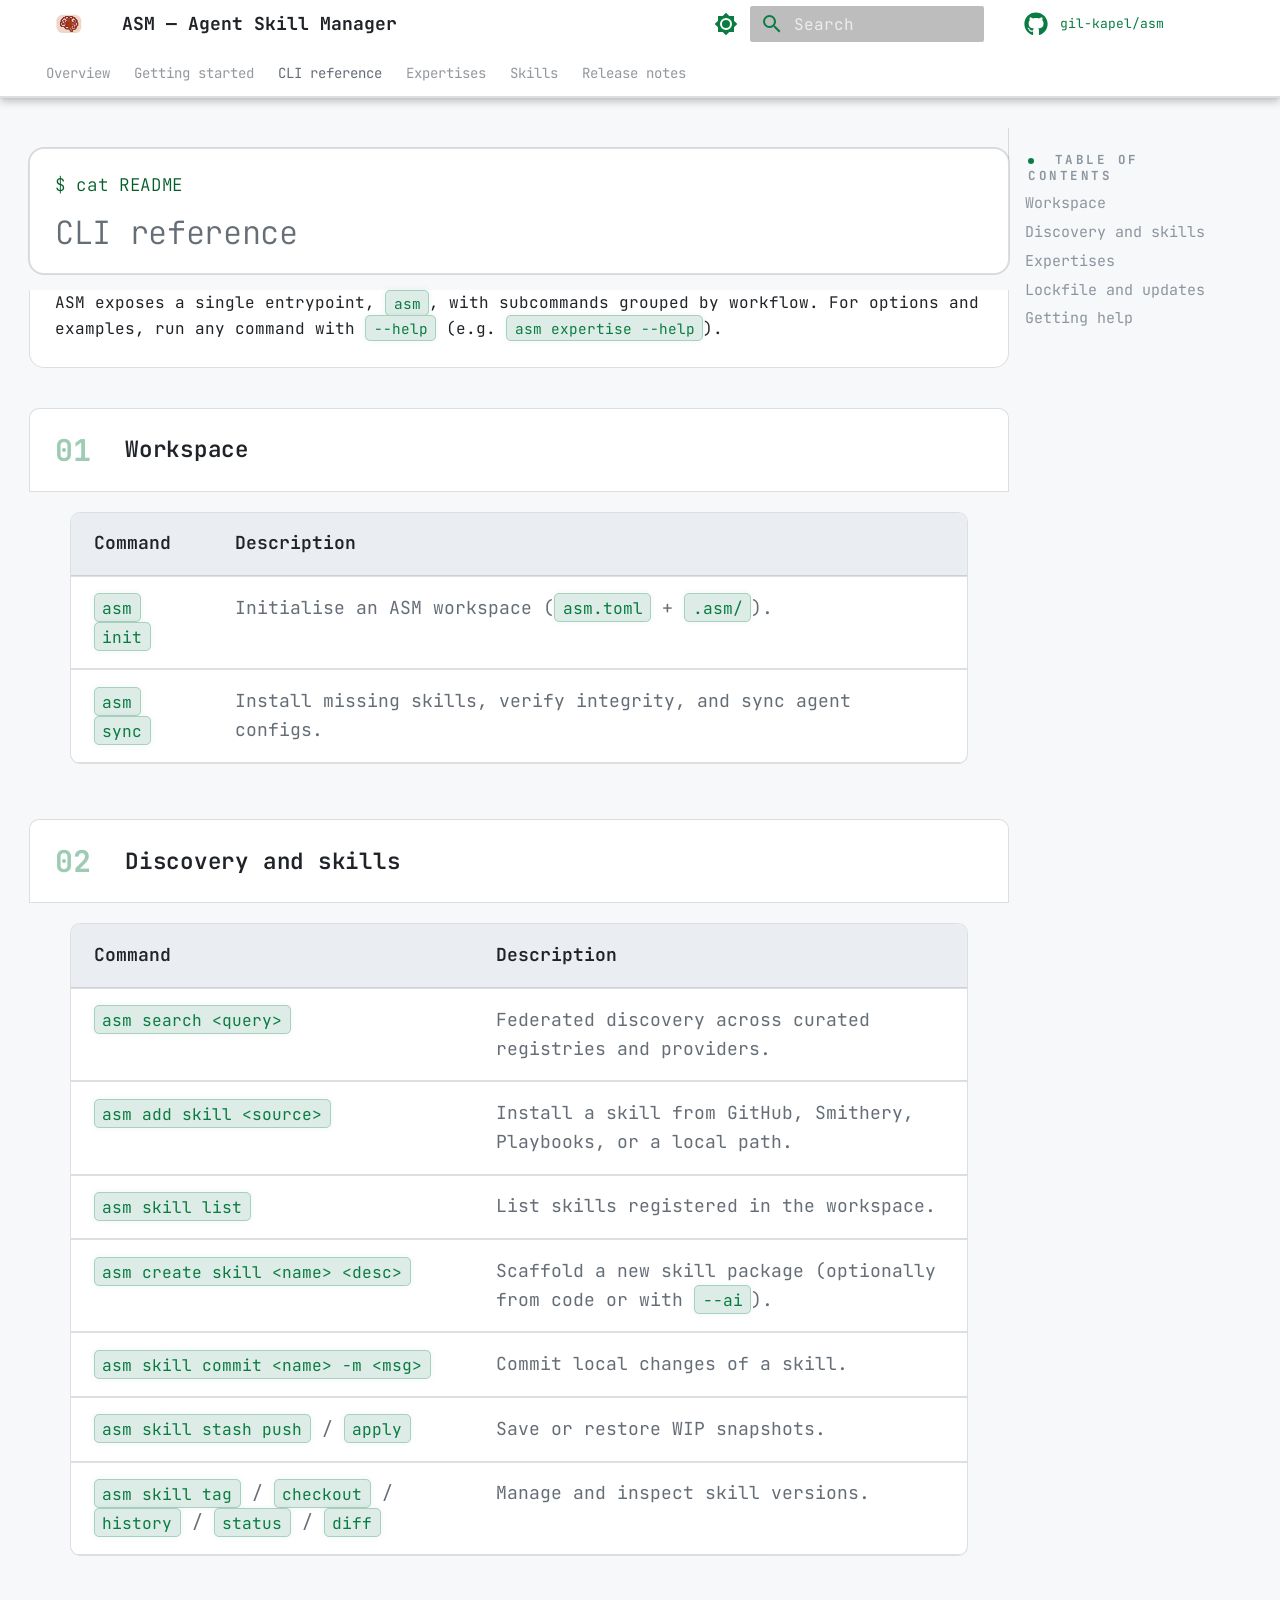
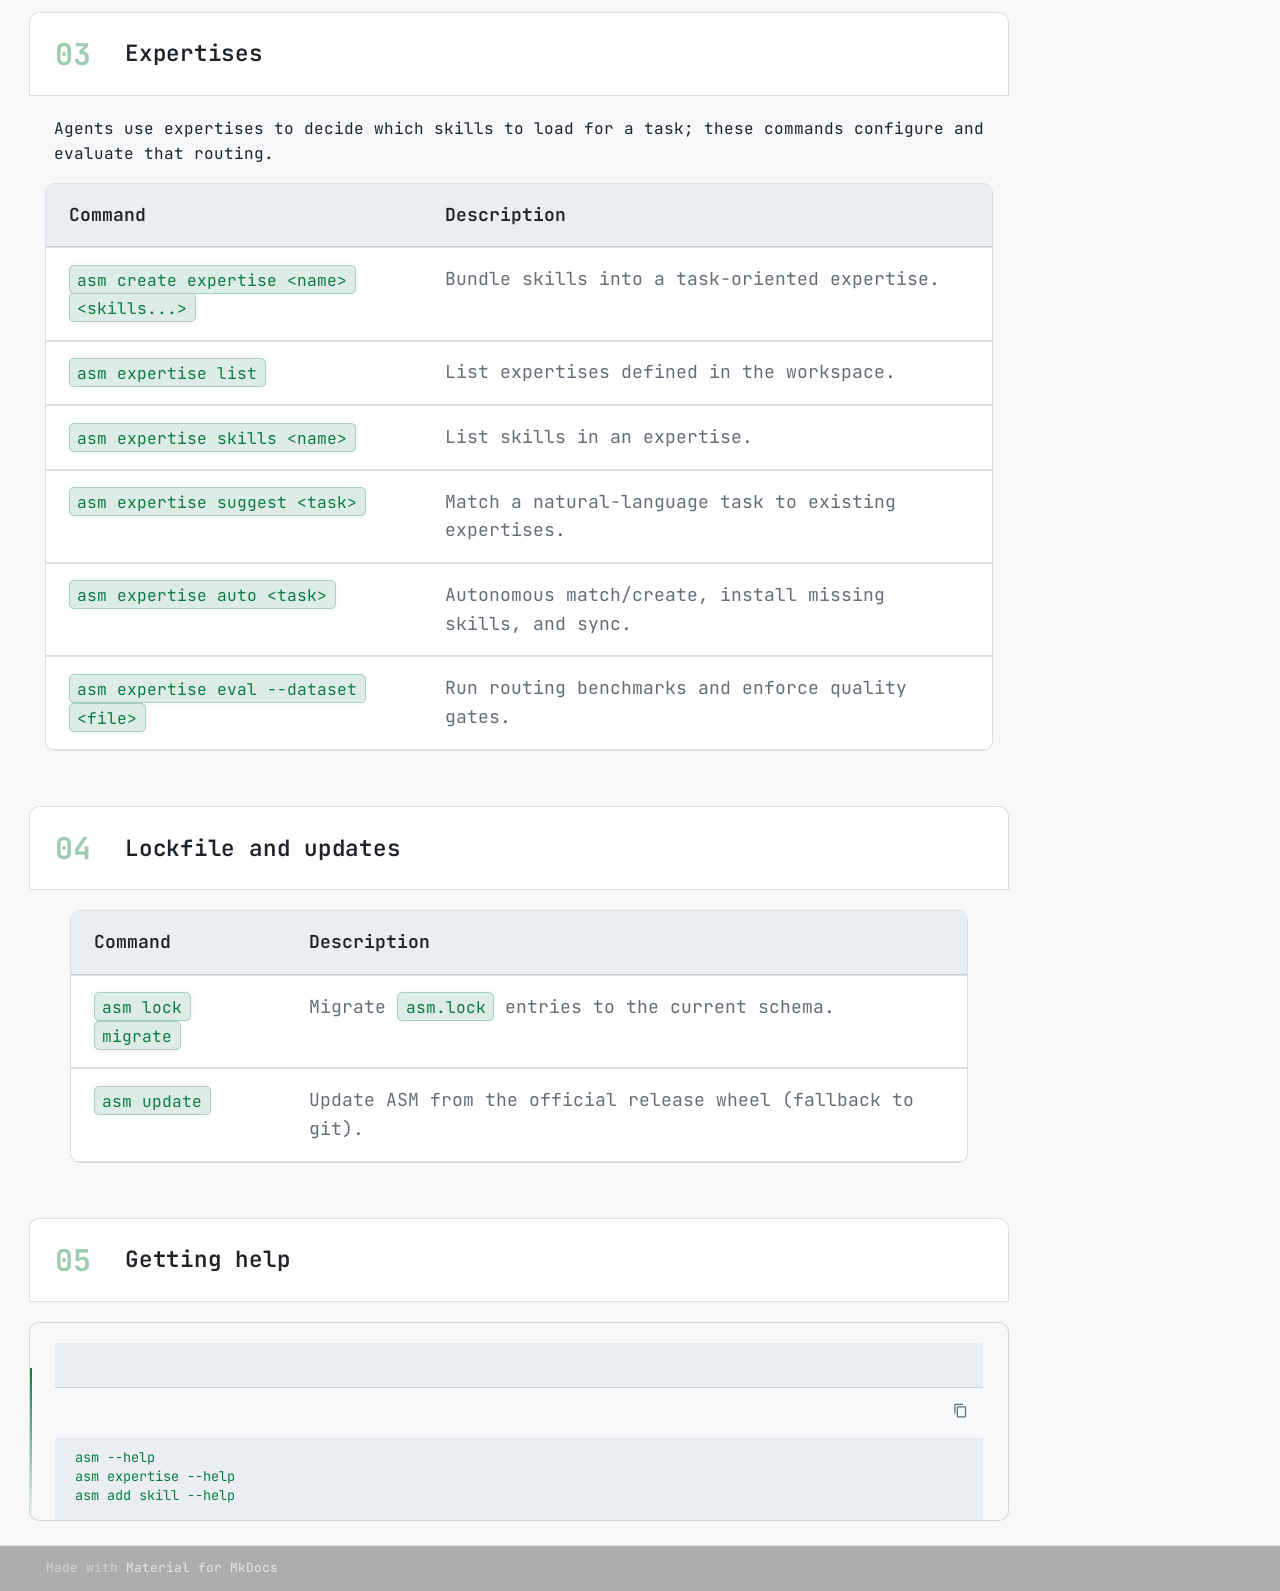
==== site/cli/index.html @ 40b1add9 "site" ====
<!doctype html>
<html lang="en" class="no-js">
  <head>
    
      <meta charset="utf-8">
      <meta name="viewport" content="width=device-width,initial-scale=1">
      
        <meta name="description" content="Agent Skill Manager — SOTA expertise for IDE agents">
      
      
      
      
        <link rel="prev" href="../getting-started/">
      
      
        <link rel="next" href="../expertises/">
      
      
        
      
      
      <link rel="icon" href="../assets/asm-logo.svg">
      <meta name="generator" content="mkdocs-1.6.1, mkdocs-material-9.7.3">
    
    
      
        <title>CLI reference - ASM — Agent Skill Manager</title>
      
    
    
      <link rel="stylesheet" href="../assets/stylesheets/main.484c7ddc.min.css">
      
        
        <link rel="stylesheet" href="../assets/stylesheets/palette.ab4e12ef.min.css">
      
      


    
    
      
    
    
      
        
        
        <link rel="preconnect" href="https://fonts.gstatic.com" crossorigin>
        <link rel="stylesheet" href="https://fonts.googleapis.com/css?family=JetBrains+Mono:300,300i,400,400i,700,700i%7CJetBrains+Mono:400,400i,700,700i&display=fallback">
        <style>:root{--md-text-font:"JetBrains Mono";--md-code-font:"JetBrains Mono"}</style>
      
    
    
      <link rel="stylesheet" href="../stylesheets/extra.css">
    
    <script>__md_scope=new URL("..",location),__md_hash=e=>[...e].reduce(((e,_)=>(e<<5)-e+_.charCodeAt(0)),0),__md_get=(e,_=localStorage,t=__md_scope)=>JSON.parse(_.getItem(t.pathname+"."+e)),__md_set=(e,_,t=localStorage,a=__md_scope)=>{try{t.setItem(a.pathname+"."+e,JSON.stringify(_))}catch(e){}}</script>
    
      

    
    
  </head>
  
  
    
    
      
    
    
    
    
    <body dir="ltr" data-md-color-scheme="default" data-md-color-primary="green" data-md-color-accent="cyan">
  
    
    <input class="md-toggle" data-md-toggle="drawer" type="checkbox" id="__drawer" autocomplete="off">
    <input class="md-toggle" data-md-toggle="search" type="checkbox" id="__search" autocomplete="off">
    <label class="md-overlay" for="__drawer"></label>
    <div data-md-component="skip">
      
        
        <a href="#cli-reference" class="md-skip">
          Skip to content
        </a>
      
    </div>
    <div data-md-component="announce">
      
    </div>
    
    
      

  

<header class="md-header md-header--shadow md-header--lifted" data-md-component="header">
  <nav class="md-header__inner md-grid" aria-label="Header">
    <a href=".." title="ASM — Agent Skill Manager" class="md-header__button md-logo" aria-label="ASM — Agent Skill Manager" data-md-component="logo">
      
  <img src="../assets/asm-logo.svg" alt="logo">

    </a>
    <label class="md-header__button md-icon" for="__drawer">
      
      <svg xmlns="http://www.w3.org/2000/svg" viewBox="0 0 24 24"><path d="M3 6h18v2H3zm0 5h18v2H3zm0 5h18v2H3z"/></svg>
    </label>
    <div class="md-header__title" data-md-component="header-title">
      <div class="md-header__ellipsis">
        <div class="md-header__topic">
          <span class="md-ellipsis">
            ASM — Agent Skill Manager
          </span>
        </div>
        <div class="md-header__topic" data-md-component="header-topic">
          <span class="md-ellipsis">
            
              CLI reference
            
          </span>
        </div>
      </div>
    </div>
    
      
        <form class="md-header__option" data-md-component="palette">
  
    
    
    
    <input class="md-option" data-md-color-media="(prefers-color-scheme: light)" data-md-color-scheme="default" data-md-color-primary="green" data-md-color-accent="cyan"  aria-label="Switch to dark mode"  type="radio" name="__palette" id="__palette_0">
    
      <label class="md-header__button md-icon" title="Switch to dark mode" for="__palette_1" hidden>
        <svg xmlns="http://www.w3.org/2000/svg" viewBox="0 0 24 24"><path d="M12 8a4 4 0 0 0-4 4 4 4 0 0 0 4 4 4 4 0 0 0 4-4 4 4 0 0 0-4-4m0 10a6 6 0 0 1-6-6 6 6 0 0 1 6-6 6 6 0 0 1 6 6 6 6 0 0 1-6 6m8-9.31V4h-4.69L12 .69 8.69 4H4v4.69L.69 12 4 15.31V20h4.69L12 23.31 15.31 20H20v-4.69L23.31 12z"/></svg>
      </label>
    
  
    
    
    
    <input class="md-option" data-md-color-media="(prefers-color-scheme: dark)" data-md-color-scheme="slate" data-md-color-primary="green" data-md-color-accent="cyan"  aria-label="Switch to light mode"  type="radio" name="__palette" id="__palette_1">
    
      <label class="md-header__button md-icon" title="Switch to light mode" for="__palette_0" hidden>
        <svg xmlns="http://www.w3.org/2000/svg" viewBox="0 0 24 24"><path d="M12 18c-.89 0-1.74-.2-2.5-.55C11.56 16.5 13 14.42 13 12s-1.44-4.5-3.5-5.45C10.26 6.2 11.11 6 12 6a6 6 0 0 1 6 6 6 6 0 0 1-6 6m8-9.31V4h-4.69L12 .69 8.69 4H4v4.69L.69 12 4 15.31V20h4.69L12 23.31 15.31 20H20v-4.69L23.31 12z"/></svg>
      </label>
    
  
</form>
      
    
    
      <script>var palette=__md_get("__palette");if(palette&&palette.color){if("(prefers-color-scheme)"===palette.color.media){var media=matchMedia("(prefers-color-scheme: light)"),input=document.querySelector(media.matches?"[data-md-color-media='(prefers-color-scheme: light)']":"[data-md-color-media='(prefers-color-scheme: dark)']");palette.color.media=input.getAttribute("data-md-color-media"),palette.color.scheme=input.getAttribute("data-md-color-scheme"),palette.color.primary=input.getAttribute("data-md-color-primary"),palette.color.accent=input.getAttribute("data-md-color-accent")}for(var[key,value]of Object.entries(palette.color))document.body.setAttribute("data-md-color-"+key,value)}</script>
    
    
    
      
      
        <label class="md-header__button md-icon" for="__search">
          
          <svg xmlns="http://www.w3.org/2000/svg" viewBox="0 0 24 24"><path d="M9.5 3A6.5 6.5 0 0 1 16 9.5c0 1.61-.59 3.09-1.56 4.23l.27.27h.79l5 5-1.5 1.5-5-5v-.79l-.27-.27A6.52 6.52 0 0 1 9.5 16 6.5 6.5 0 0 1 3 9.5 6.5 6.5 0 0 1 9.5 3m0 2C7 5 5 7 5 9.5S7 14 9.5 14 14 12 14 9.5 12 5 9.5 5"/></svg>
        </label>
        <div class="md-search" data-md-component="search" role="dialog">
  <label class="md-search__overlay" for="__search"></label>
  <div class="md-search__inner" role="search">
    <form class="md-search__form" name="search">
      <input type="text" class="md-search__input" name="query" aria-label="Search" placeholder="Search" autocapitalize="off" autocorrect="off" autocomplete="off" spellcheck="false" data-md-component="search-query" required>
      <label class="md-search__icon md-icon" for="__search">
        
        <svg xmlns="http://www.w3.org/2000/svg" viewBox="0 0 24 24"><path d="M9.5 3A6.5 6.5 0 0 1 16 9.5c0 1.61-.59 3.09-1.56 4.23l.27.27h.79l5 5-1.5 1.5-5-5v-.79l-.27-.27A6.52 6.52 0 0 1 9.5 16 6.5 6.5 0 0 1 3 9.5 6.5 6.5 0 0 1 9.5 3m0 2C7 5 5 7 5 9.5S7 14 9.5 14 14 12 14 9.5 12 5 9.5 5"/></svg>
        
        <svg xmlns="http://www.w3.org/2000/svg" viewBox="0 0 24 24"><path d="M20 11v2H8l5.5 5.5-1.42 1.42L4.16 12l7.92-7.92L13.5 5.5 8 11z"/></svg>
      </label>
      <nav class="md-search__options" aria-label="Search">
        
        <button type="reset" class="md-search__icon md-icon" title="Clear" aria-label="Clear" tabindex="-1">
          
          <svg xmlns="http://www.w3.org/2000/svg" viewBox="0 0 24 24"><path d="M19 6.41 17.59 5 12 10.59 6.41 5 5 6.41 10.59 12 5 17.59 6.41 19 12 13.41 17.59 19 19 17.59 13.41 12z"/></svg>
        </button>
      </nav>
      
        <div class="md-search__suggest" data-md-component="search-suggest"></div>
      
    </form>
    <div class="md-search__output">
      <div class="md-search__scrollwrap" tabindex="0" data-md-scrollfix>
        <div class="md-search-result" data-md-component="search-result">
          <div class="md-search-result__meta">
            Initializing search
          </div>
          <ol class="md-search-result__list" role="presentation"></ol>
        </div>
      </div>
    </div>
  </div>
</div>
      
    
    
      <div class="md-header__source">
        <a href="https://github.com/gil-kapel/asm" title="Go to repository" class="md-source" data-md-component="source">
  <div class="md-source__icon md-icon">
    
    <svg xmlns="http://www.w3.org/2000/svg" viewBox="0 0 512 512"><!--! Font Awesome Free 7.1.0 by @fontawesome - https://fontawesome.com License - https://fontawesome.com/license/free (Icons: CC BY 4.0, Fonts: SIL OFL 1.1, Code: MIT License) Copyright 2025 Fonticons, Inc.--><path d="M173.9 397.4c0 2-2.3 3.6-5.2 3.6-3.3.3-5.6-1.3-5.6-3.6 0-2 2.3-3.6 5.2-3.6 3-.3 5.6 1.3 5.6 3.6m-31.1-4.5c-.7 2 1.3 4.3 4.3 4.9 2.6 1 5.6 0 6.2-2s-1.3-4.3-4.3-5.2c-2.6-.7-5.5.3-6.2 2.3m44.2-1.7c-2.9.7-4.9 2.6-4.6 4.9.3 2 2.9 3.3 5.9 2.6 2.9-.7 4.9-2.6 4.6-4.6-.3-1.9-3-3.2-5.9-2.9M252.8 8C114.1 8 8 113.3 8 252c0 110.9 69.8 205.8 169.5 239.2 12.8 2.3 17.3-5.6 17.3-12.1 0-6.2-.3-40.4-.3-61.4 0 0-70 15-84.7-29.8 0 0-11.4-29.1-27.8-36.6 0 0-22.9-15.7 1.6-15.4 0 0 24.9 2 38.6 25.8 21.9 38.6 58.6 27.5 72.9 20.9 2.3-16 8.8-27.1 16-33.7-55.9-6.2-112.3-14.3-112.3-110.5 0-27.5 7.6-41.3 23.6-58.9-2.6-6.5-11.1-33.3 2.6-67.9 20.9-6.5 69 27 69 27 20-5.6 41.5-8.5 62.8-8.5s42.8 2.9 62.8 8.5c0 0 48.1-33.6 69-27 13.7 34.7 5.2 61.4 2.6 67.9 16 17.7 25.8 31.5 25.8 58.9 0 96.5-58.9 104.2-114.8 110.5 9.2 7.9 17 22.9 17 46.4 0 33.7-.3 75.4-.3 83.6 0 6.5 4.6 14.4 17.3 12.1C436.2 457.8 504 362.9 504 252 504 113.3 391.5 8 252.8 8M105.2 352.9c-1.3 1-1 3.3.7 5.2 1.6 1.6 3.9 2.3 5.2 1 1.3-1 1-3.3-.7-5.2-1.6-1.6-3.9-2.3-5.2-1m-10.8-8.1c-.7 1.3.3 2.9 2.3 3.9 1.6 1 3.6.7 4.3-.7.7-1.3-.3-2.9-2.3-3.9-2-.6-3.6-.3-4.3.7m32.4 35.6c-1.6 1.3-1 4.3 1.3 6.2 2.3 2.3 5.2 2.6 6.5 1 1.3-1.3.7-4.3-1.3-6.2-2.2-2.3-5.2-2.6-6.5-1m-11.4-14.7c-1.6 1-1.6 3.6 0 5.9s4.3 3.3 5.6 2.3c1.6-1.3 1.6-3.9 0-6.2-1.4-2.3-4-3.3-5.6-2"/></svg>
  </div>
  <div class="md-source__repository">
    gil-kapel/asm
  </div>
</a>
      </div>
    
  </nav>
  
    
      
<nav class="md-tabs" aria-label="Tabs" data-md-component="tabs">
  <div class="md-grid">
    <ul class="md-tabs__list">
      
        
  
  
  
  
    <li class="md-tabs__item">
      <a href=".." class="md-tabs__link">
        
  
  
    
  
  Overview

      </a>
    </li>
  

      
        
  
  
  
  
    <li class="md-tabs__item">
      <a href="../getting-started/" class="md-tabs__link">
        
  
  
    
  
  Getting started

      </a>
    </li>
  

      
        
  
  
  
    
  
  
    <li class="md-tabs__item md-tabs__item--active">
      <a href="./" class="md-tabs__link">
        
  
  
    
  
  CLI reference

      </a>
    </li>
  

      
        
  
  
  
  
    <li class="md-tabs__item">
      <a href="../expertises/" class="md-tabs__link">
        
  
  
    
  
  Expertises

      </a>
    </li>
  

      
        
  
  
  
  
    
    
      <li class="md-tabs__item">
        <a href="../skills/authoring/" class="md-tabs__link">
          
  
  
  Skills

        </a>
      </li>
    
  

      
        
  
  
  
  
    <li class="md-tabs__item">
      <a href="../releases/" class="md-tabs__link">
        
  
  
    
  
  Release notes

      </a>
    </li>
  

      
    </ul>
  </div>
</nav>
    
  
</header>
    
    <div class="md-container" data-md-component="container">
      
      
        
      
      <main class="md-main" data-md-component="main">
        <div class="md-main__inner md-grid">
          
            
              
              <div class="md-sidebar md-sidebar--primary" data-md-component="sidebar" data-md-type="navigation" >
                <div class="md-sidebar__scrollwrap">
                  <div class="md-sidebar__inner">
                    


  


<nav class="md-nav md-nav--primary md-nav--lifted" aria-label="Navigation" data-md-level="0">
  <label class="md-nav__title" for="__drawer">
    <a href=".." title="ASM — Agent Skill Manager" class="md-nav__button md-logo" aria-label="ASM — Agent Skill Manager" data-md-component="logo">
      
  <img src="../assets/asm-logo.svg" alt="logo">

    </a>
    ASM — Agent Skill Manager
  </label>
  
    <div class="md-nav__source">
      <a href="https://github.com/gil-kapel/asm" title="Go to repository" class="md-source" data-md-component="source">
  <div class="md-source__icon md-icon">
    
    <svg xmlns="http://www.w3.org/2000/svg" viewBox="0 0 512 512"><!--! Font Awesome Free 7.1.0 by @fontawesome - https://fontawesome.com License - https://fontawesome.com/license/free (Icons: CC BY 4.0, Fonts: SIL OFL 1.1, Code: MIT License) Copyright 2025 Fonticons, Inc.--><path d="M173.9 397.4c0 2-2.3 3.6-5.2 3.6-3.3.3-5.6-1.3-5.6-3.6 0-2 2.3-3.6 5.2-3.6 3-.3 5.6 1.3 5.6 3.6m-31.1-4.5c-.7 2 1.3 4.3 4.3 4.9 2.6 1 5.6 0 6.2-2s-1.3-4.3-4.3-5.2c-2.6-.7-5.5.3-6.2 2.3m44.2-1.7c-2.9.7-4.9 2.6-4.6 4.9.3 2 2.9 3.3 5.9 2.6 2.9-.7 4.9-2.6 4.6-4.6-.3-1.9-3-3.2-5.9-2.9M252.8 8C114.1 8 8 113.3 8 252c0 110.9 69.8 205.8 169.5 239.2 12.8 2.3 17.3-5.6 17.3-12.1 0-6.2-.3-40.4-.3-61.4 0 0-70 15-84.7-29.8 0 0-11.4-29.1-27.8-36.6 0 0-22.9-15.7 1.6-15.4 0 0 24.9 2 38.6 25.8 21.9 38.6 58.6 27.5 72.9 20.9 2.3-16 8.8-27.1 16-33.7-55.9-6.2-112.3-14.3-112.3-110.5 0-27.5 7.6-41.3 23.6-58.9-2.6-6.5-11.1-33.3 2.6-67.9 20.9-6.5 69 27 69 27 20-5.6 41.5-8.5 62.8-8.5s42.8 2.9 62.8 8.5c0 0 48.1-33.6 69-27 13.7 34.7 5.2 61.4 2.6 67.9 16 17.7 25.8 31.5 25.8 58.9 0 96.5-58.9 104.2-114.8 110.5 9.2 7.9 17 22.9 17 46.4 0 33.7-.3 75.4-.3 83.6 0 6.5 4.6 14.4 17.3 12.1C436.2 457.8 504 362.9 504 252 504 113.3 391.5 8 252.8 8M105.2 352.9c-1.3 1-1 3.3.7 5.2 1.6 1.6 3.9 2.3 5.2 1 1.3-1 1-3.3-.7-5.2-1.6-1.6-3.9-2.3-5.2-1m-10.8-8.1c-.7 1.3.3 2.9 2.3 3.9 1.6 1 3.6.7 4.3-.7.7-1.3-.3-2.9-2.3-3.9-2-.6-3.6-.3-4.3.7m32.4 35.6c-1.6 1.3-1 4.3 1.3 6.2 2.3 2.3 5.2 2.6 6.5 1 1.3-1.3.7-4.3-1.3-6.2-2.2-2.3-5.2-2.6-6.5-1m-11.4-14.7c-1.6 1-1.6 3.6 0 5.9s4.3 3.3 5.6 2.3c1.6-1.3 1.6-3.9 0-6.2-1.4-2.3-4-3.3-5.6-2"/></svg>
  </div>
  <div class="md-source__repository">
    gil-kapel/asm
  </div>
</a>
    </div>
  
  <ul class="md-nav__list" data-md-scrollfix>
    
      
      
  
  
  
  
    <li class="md-nav__item">
      <a href=".." class="md-nav__link">
        
  
  
  <span class="md-ellipsis">
    
  
    Overview
  

    
  </span>
  
  

      </a>
    </li>
  

    
      
      
  
  
  
  
    <li class="md-nav__item">
      <a href="../getting-started/" class="md-nav__link">
        
  
  
  <span class="md-ellipsis">
    
  
    Getting started
  

    
  </span>
  
  

      </a>
    </li>
  

    
      
      
  
  
    
  
  
  
    <li class="md-nav__item md-nav__item--active">
      
      <input class="md-nav__toggle md-toggle" type="checkbox" id="__toc">
      
      
        
      
      
        <label class="md-nav__link md-nav__link--active" for="__toc">
          
  
  
  <span class="md-ellipsis">
    
  
    CLI reference
  

    
  </span>
  
  

          <span class="md-nav__icon md-icon"></span>
        </label>
      
      <a href="./" class="md-nav__link md-nav__link--active">
        
  
  
  <span class="md-ellipsis">
    
  
    CLI reference
  

    
  </span>
  
  

      </a>
      
        

<nav class="md-nav md-nav--secondary" aria-label="Table of contents">
  
  
  
    
  
  
    <label class="md-nav__title" for="__toc">
      <span class="md-nav__icon md-icon"></span>
      Table of contents
    </label>
    <ul class="md-nav__list" data-md-component="toc" data-md-scrollfix>
      
        <li class="md-nav__item">
  <a href="#workspace" class="md-nav__link">
    <span class="md-ellipsis">
      
        Workspace
      
    </span>
  </a>
  
</li>
      
        <li class="md-nav__item">
  <a href="#discovery-and-skills" class="md-nav__link">
    <span class="md-ellipsis">
      
        Discovery and skills
      
    </span>
  </a>
  
</li>
      
        <li class="md-nav__item">
  <a href="#expertises" class="md-nav__link">
    <span class="md-ellipsis">
      
        Expertises
      
    </span>
  </a>
  
</li>
      
        <li class="md-nav__item">
  <a href="#lockfile-and-updates" class="md-nav__link">
    <span class="md-ellipsis">
      
        Lockfile and updates
      
    </span>
  </a>
  
</li>
      
        <li class="md-nav__item">
  <a href="#getting-help" class="md-nav__link">
    <span class="md-ellipsis">
      
        Getting help
      
    </span>
  </a>
  
</li>
      
    </ul>
  
</nav>
      
    </li>
  

    
      
      
  
  
  
  
    <li class="md-nav__item">
      <a href="../expertises/" class="md-nav__link">
        
  
  
  <span class="md-ellipsis">
    
  
    Expertises
  

    
  </span>
  
  

      </a>
    </li>
  

    
      
      
  
  
  
  
    
    
    
    
      
      
        
      
    
    
    <li class="md-nav__item md-nav__item--nested">
      
        
        
          
        
        <input class="md-nav__toggle md-toggle md-toggle--indeterminate" type="checkbox" id="__nav_5" >
        
          
          <label class="md-nav__link" for="__nav_5" id="__nav_5_label" tabindex="0">
            
  
  
  <span class="md-ellipsis">
    
  
    Skills
  

    
  </span>
  
  

            <span class="md-nav__icon md-icon"></span>
          </label>
        
        <nav class="md-nav" data-md-level="1" aria-labelledby="__nav_5_label" aria-expanded="false">
          <label class="md-nav__title" for="__nav_5">
            <span class="md-nav__icon md-icon"></span>
            
  
    Skills
  

          </label>
          <ul class="md-nav__list" data-md-scrollfix>
            
              
                
  
  
  
  
    <li class="md-nav__item">
      <a href="../skills/authoring/" class="md-nav__link">
        
  
  
  <span class="md-ellipsis">
    
  
    Authoring skills
  

    
  </span>
  
  

      </a>
    </li>
  

              
            
          </ul>
        </nav>
      
    </li>
  

    
      
      
  
  
  
  
    <li class="md-nav__item">
      <a href="../releases/" class="md-nav__link">
        
  
  
  <span class="md-ellipsis">
    
  
    Release notes
  

    
  </span>
  
  

      </a>
    </li>
  

    
  </ul>
</nav>
                  </div>
                </div>
              </div>
            
            
              
              <div class="md-sidebar md-sidebar--secondary" data-md-component="sidebar" data-md-type="toc" >
                <div class="md-sidebar__scrollwrap">
                  <div class="md-sidebar__inner">
                    

<nav class="md-nav md-nav--secondary" aria-label="Table of contents">
  
  
  
    
  
  
    <label class="md-nav__title" for="__toc">
      <span class="md-nav__icon md-icon"></span>
      Table of contents
    </label>
    <ul class="md-nav__list" data-md-component="toc" data-md-scrollfix>
      
        <li class="md-nav__item">
  <a href="#workspace" class="md-nav__link">
    <span class="md-ellipsis">
      
        Workspace
      
    </span>
  </a>
  
</li>
      
        <li class="md-nav__item">
  <a href="#discovery-and-skills" class="md-nav__link">
    <span class="md-ellipsis">
      
        Discovery and skills
      
    </span>
  </a>
  
</li>
      
        <li class="md-nav__item">
  <a href="#expertises" class="md-nav__link">
    <span class="md-ellipsis">
      
        Expertises
      
    </span>
  </a>
  
</li>
      
        <li class="md-nav__item">
  <a href="#lockfile-and-updates" class="md-nav__link">
    <span class="md-ellipsis">
      
        Lockfile and updates
      
    </span>
  </a>
  
</li>
      
        <li class="md-nav__item">
  <a href="#getting-help" class="md-nav__link">
    <span class="md-ellipsis">
      
        Getting help
      
    </span>
  </a>
  
</li>
      
    </ul>
  
</nav>
                  </div>
                </div>
              </div>
            
          
          
            <div class="md-content" data-md-component="content">
              
              <article class="md-content__inner md-typeset">
                
                  


  
  


<h1 id="cli-reference">CLI reference</h1>
<p>ASM exposes a single entrypoint, <code>asm</code>, with subcommands grouped by workflow. For options and examples, run any command with <code>--help</code> (e.g. <code>asm expertise --help</code>).</p>
<h2 id="workspace">Workspace</h2>
<table>
<thead>
<tr>
<th>Command</th>
<th>Description</th>
</tr>
</thead>
<tbody>
<tr>
<td><code>asm init</code></td>
<td>Initialise an ASM workspace (<code>asm.toml</code> + <code>.asm/</code>).</td>
</tr>
<tr>
<td><code>asm sync</code></td>
<td>Install missing skills, verify integrity, and sync agent configs.</td>
</tr>
</tbody>
</table>
<h2 id="discovery-and-skills">Discovery and skills</h2>
<table>
<thead>
<tr>
<th>Command</th>
<th>Description</th>
</tr>
</thead>
<tbody>
<tr>
<td><code>asm search &lt;query&gt;</code></td>
<td>Federated discovery across curated registries and providers.</td>
</tr>
<tr>
<td><code>asm add skill &lt;source&gt;</code></td>
<td>Install a skill from GitHub, Smithery, Playbooks, or a local path.</td>
</tr>
<tr>
<td><code>asm skill list</code></td>
<td>List skills registered in the workspace.</td>
</tr>
<tr>
<td><code>asm create skill &lt;name&gt; &lt;desc&gt;</code></td>
<td>Scaffold a new skill package (optionally from code or with <code>--ai</code>).</td>
</tr>
<tr>
<td><code>asm skill commit &lt;name&gt; -m &lt;msg&gt;</code></td>
<td>Commit local changes of a skill.</td>
</tr>
<tr>
<td><code>asm skill stash push</code> / <code>apply</code></td>
<td>Save or restore WIP snapshots.</td>
</tr>
<tr>
<td><code>asm skill tag</code> / <code>checkout</code> / <code>history</code> / <code>status</code> / <code>diff</code></td>
<td>Manage and inspect skill versions.</td>
</tr>
</tbody>
</table>
<h2 id="expertises">Expertises</h2>
<p>Agents use expertises to decide which skills to load for a task; these commands configure and evaluate that routing.</p>
<table>
<thead>
<tr>
<th>Command</th>
<th>Description</th>
</tr>
</thead>
<tbody>
<tr>
<td><code>asm create expertise &lt;name&gt; &lt;skills...&gt;</code></td>
<td>Bundle skills into a task-oriented expertise.</td>
</tr>
<tr>
<td><code>asm expertise list</code></td>
<td>List expertises defined in the workspace.</td>
</tr>
<tr>
<td><code>asm expertise skills &lt;name&gt;</code></td>
<td>List skills in an expertise.</td>
</tr>
<tr>
<td><code>asm expertise suggest &lt;task&gt;</code></td>
<td>Match a natural-language task to existing expertises.</td>
</tr>
<tr>
<td><code>asm expertise auto &lt;task&gt;</code></td>
<td>Autonomous match/create, install missing skills, and sync.</td>
</tr>
<tr>
<td><code>asm expertise eval --dataset &lt;file&gt;</code></td>
<td>Run routing benchmarks and enforce quality gates.</td>
</tr>
</tbody>
</table>
<h2 id="lockfile-and-updates">Lockfile and updates</h2>
<table>
<thead>
<tr>
<th>Command</th>
<th>Description</th>
</tr>
</thead>
<tbody>
<tr>
<td><code>asm lock migrate</code></td>
<td>Migrate <code>asm.lock</code> entries to the current schema.</td>
</tr>
<tr>
<td><code>asm update</code></td>
<td>Update ASM from the official release wheel (fallback to git).</td>
</tr>
</tbody>
</table>
<h2 id="getting-help">Getting help</h2>
<div class="highlight"><pre><span></span><code><a id="__codelineno-0-1" name="__codelineno-0-1" href="#__codelineno-0-1"></a>asm<span class="w"> </span>--help
<a id="__codelineno-0-2" name="__codelineno-0-2" href="#__codelineno-0-2"></a>asm<span class="w"> </span>expertise<span class="w"> </span>--help
<a id="__codelineno-0-3" name="__codelineno-0-3" href="#__codelineno-0-3"></a>asm<span class="w"> </span>add<span class="w"> </span>skill<span class="w"> </span>--help
</code></pre></div>







  
  






                
              </article>
            </div>
          
          
<script>var target=document.getElementById(location.hash.slice(1));target&&target.name&&(target.checked=target.name.startsWith("__tabbed_"))</script>
        </div>
        
          <button type="button" class="md-top md-icon" data-md-component="top" hidden>
  
  <svg xmlns="http://www.w3.org/2000/svg" viewBox="0 0 24 24"><path d="M13 20h-2V8l-5.5 5.5-1.42-1.42L12 4.16l7.92 7.92-1.42 1.42L13 8z"/></svg>
  Back to top
</button>
        
      </main>
      
        <footer class="md-footer">
  
  <div class="md-footer-meta md-typeset">
    <div class="md-footer-meta__inner md-grid">
      <div class="md-copyright">
  
  
    Made with
    <a href="https://squidfunk.github.io/mkdocs-material/" target="_blank" rel="noopener">
      Material for MkDocs
    </a>
  
</div>
      
    </div>
  </div>
</footer>
      
    </div>
    <div class="md-dialog" data-md-component="dialog">
      <div class="md-dialog__inner md-typeset"></div>
    </div>
    
    
    
      
      
      <script id="__config" type="application/json">{"annotate": null, "base": "..", "features": ["navigation.sections", "navigation.expand", "navigation.instant", "navigation.tracking", "navigation.tabs", "navigation.tabs.sticky", "navigation.top", "content.code.copy", "search.highlight", "search.suggest", "toc.follow"], "search": "../assets/javascripts/workers/search.2c215733.min.js", "tags": null, "translations": {"clipboard.copied": "Copied to clipboard", "clipboard.copy": "Copy to clipboard", "search.result.more.one": "1 more on this page", "search.result.more.other": "# more on this page", "search.result.none": "No matching documents", "search.result.one": "1 matching document", "search.result.other": "# matching documents", "search.result.placeholder": "Type to start searching", "search.result.term.missing": "Missing", "select.version": "Select version"}, "version": null}</script>
    
    
      <script src="../assets/javascripts/bundle.79ae519e.min.js"></script>
      
    
  </body>
</html>
---- site/assets/stylesheets/main.484c7ddc.min.css ----
@charset "UTF-8";html{-webkit-text-size-adjust:none;-moz-text-size-adjust:none;text-size-adjust:none;box-sizing:border-box}*,:after,:before{box-sizing:inherit}@media (prefers-reduced-motion){*,:after,:before{transition:none!important}}body{margin:0}a,button,input,label{-webkit-tap-highlight-color:transparent}a{color:inherit;text-decoration:none}hr{border:0;box-sizing:initial;display:block;height:.05rem;overflow:visible;padding:0}small{font-size:80%}sub,sup{line-height:1em}img{border-style:none}table{border-collapse:initial;border-spacing:0}td,th{font-weight:400;vertical-align:top}button{background:#0000;border:0;font-family:inherit;font-size:inherit;margin:0;padding:0}input{border:0;outline:none}:root{--md-primary-fg-color:#4051b5;--md-primary-fg-color--light:#5d6cc0;--md-primary-fg-color--dark:#303fa1;--md-primary-bg-color:#fff;--md-primary-bg-color--light:#ffffffb3;--md-accent-fg-color:#526cfe;--md-accent-fg-color--transparent:#526cfe1a;--md-accent-bg-color:#fff;--md-accent-bg-color--light:#ffffffb3}[data-md-color-scheme=default]{color-scheme:light}[data-md-color-scheme=default] img[src$="#gh-dark-mode-only"],[data-md-color-scheme=default] img[src$="#only-dark"]{display:none}:root,[data-md-color-scheme=default]{--md-hue:225deg;--md-default-fg-color:#000000de;--md-default-fg-color--light:#0000008a;--md-default-fg-color--lighter:#00000052;--md-default-fg-color--lightest:#00000012;--md-default-bg-color:#fff;--md-default-bg-color--light:#ffffffb3;--md-default-bg-color--lighter:#ffffff4d;--md-default-bg-color--lightest:#ffffff1f;--md-code-fg-color:#36464e;--md-code-bg-color:#f5f5f5;--md-code-bg-color--light:#f5f5f5b3;--md-code-bg-color--lighter:#f5f5f54d;--md-code-hl-color:#4287ff;--md-code-hl-color--light:#4287ff1a;--md-code-hl-number-color:#d52a2a;--md-code-hl-special-color:#db1457;--md-code-hl-function-color:#a846b9;--md-code-hl-constant-color:#6e59d9;--md-code-hl-keyword-color:#3f6ec6;--md-code-hl-string-color:#1c7d4d;--md-code-hl-name-color:var(--md-code-fg-color);--md-code-hl-operator-color:var(--md-default-fg-color--light);--md-code-hl-punctuation-color:var(--md-default-fg-color--light);--md-code-hl-comment-color:var(--md-default-fg-color--light);--md-code-hl-generic-color:var(--md-default-fg-color--light);--md-code-hl-variable-color:var(--md-default-fg-color--light);--md-typeset-color:var(--md-default-fg-color);--md-typeset-a-color:var(--md-primary-fg-color);--md-typeset-del-color:#f5503d26;--md-typeset-ins-color:#0bd57026;--md-typeset-kbd-color:#fafafa;--md-typeset-kbd-accent-color:#fff;--md-typeset-kbd-border-color:#b8b8b8;--md-typeset-mark-color:#ffff0080;--md-typeset-table-color:#0000001f;--md-typeset-table-color--light:rgba(0,0,0,.035);--md-admonition-fg-color:var(--md-default-fg-color);--md-admonition-bg-color:var(--md-default-bg-color);--md-warning-fg-color:#000000de;--md-warning-bg-color:#ff9;--md-footer-fg-color:#fff;--md-footer-fg-color--light:#ffffffb3;--md-footer-fg-color--lighter:#ffffff73;--md-footer-bg-color:#000000de;--md-footer-bg-color--dark:#00000052;--md-shadow-z1:0 0.2rem 0.5rem #0000000d,0 0 0.05rem #0000001a;--md-shadow-z2:0 0.2rem 0.5rem #0000001a,0 0 0.05rem #00000040;--md-shadow-z3:0 0.2rem 0.5rem #0003,0 0 0.05rem #00000059}.md-icon svg{fill:currentcolor;display:block;height:1.2rem;width:1.2rem}body{-webkit-font-smoothing:antialiased;-moz-osx-font-smoothing:grayscale;--md-text-font-family:var(--md-text-font,_),-apple-system,BlinkMacSystemFont,Helvetica,Arial,sans-serif;--md-code-font-family:var(--md-code-font,_),SFMono-Regular,Consolas,Menlo,monospace}aside,body,input{font-feature-settings:"kern","liga";color:var(--md-typeset-color);font-family:var(--md-text-font-family)}code,kbd,pre{font-feature-settings:"kern";font-family:var(--md-code-font-family)}:root{--md-typeset-table-sort-icon:url('data:image/svg+xml;charset=utf-8,<svg xmlns="http://www.w3.org/2000/svg" viewBox="0 0 24 24"><path d="m18 21-4-4h3V7h-3l4-4 4 4h-3v10h3M2 19v-2h10v2M2 13v-2h7v2M2 7V5h4v2z"/></svg>');--md-typeset-table-sort-icon--asc:url('data:image/svg+xml;charset=utf-8,<svg xmlns="http://www.w3.org/2000/svg" viewBox="0 0 24 24"><path d="M19 17h3l-4 4-4-4h3V3h2M2 17h10v2H2M6 5v2H2V5m0 6h7v2H2z"/></svg>');--md-typeset-table-sort-icon--desc:url('data:image/svg+xml;charset=utf-8,<svg xmlns="http://www.w3.org/2000/svg" viewBox="0 0 24 24"><path d="M19 7h3l-4-4-4 4h3v14h2M2 17h10v2H2M6 5v2H2V5m0 6h7v2H2z"/></svg>')}.md-typeset{-webkit-print-color-adjust:exact;color-adjust:exact;font-size:.8rem;line-height:1.6;overflow-wrap:break-word}@media print{.md-typeset{font-size:.68rem}}.md-typeset blockquote,.md-typeset dl,.md-typeset figure,.md-typeset ol,.md-typeset pre,.md-typeset ul{margin-bottom:1em;margin-top:1em}.md-typeset h1{color:var(--md-default-fg-color--light);font-size:2em;line-height:1.3;margin:0 0 1.25em}.md-typeset h1,.md-typeset h2{font-weight:300;letter-spacing:-.01em}.md-typeset h2{font-size:1.5625em;line-height:1.4;margin:1.6em 0 .64em}.md-typeset h3{font-size:1.25em;font-weight:400;letter-spacing:-.01em;line-height:1.5;margin:1.6em 0 .8em}.md-typeset h2+h3{margin-top:.8em}.md-typeset h4{font-weight:700;letter-spacing:-.01em;margin:1em 0}.md-typeset h5,.md-typeset h6{color:var(--md-default-fg-color--light);font-size:.8em;font-weight:700;letter-spacing:-.01em;margin:1.25em 0}.md-typeset h5{text-transform:uppercase}.md-typeset h5 code{text-transform:none}.md-typeset hr{border-bottom:.05rem solid var(--md-default-fg-color--lightest);display:flow-root;margin:1.5em 0}.md-typeset a{color:var(--md-typeset-a-color);word-break:break-word}.md-typeset a,.md-typeset a:before{transition:color 125ms}.md-typeset a:focus,.md-typeset a:hover{color:var(--md-accent-fg-color)}.md-typeset a:focus code,.md-typeset a:hover code{background-color:var(--md-accent-fg-color--transparent);color:var(--md-accent-fg-color)}.md-typeset a code{color:var(--md-typeset-a-color)}.md-typeset a.focus-visible{outline-color:var(--md-accent-fg-color);outline-offset:.2rem}.md-typeset code,.md-typeset kbd,.md-typeset pre{color:var(--md-code-fg-color);direction:ltr;font-variant-ligatures:none;transition:background-color 125ms}@media print{.md-typeset code,.md-typeset kbd,.md-typeset pre{white-space:pre-wrap}}.md-typeset code{background-color:var(--md-code-bg-color);border-radius:.1rem;-webkit-box-decoration-break:clone;box-decoration-break:clone;font-size:.85em;padding:0 .2941176471em;transition:color 125ms,background-color 125ms;word-break:break-word}.md-typeset code:not(.focus-visible){-webkit-tap-highlight-color:transparent;outline:none}.md-typeset pre{display:flow-root;line-height:1.4;position:relative}.md-typeset pre>code{-webkit-box-decoration-break:slice;box-decoration-break:slice;box-shadow:none;display:block;margin:0;outline-color:var(--md-accent-fg-color);overflow:auto;padding:.7720588235em 1.1764705882em;scrollbar-color:var(--md-default-fg-color--lighter) #0000;scrollbar-width:thin;touch-action:auto;word-break:normal}.md-typeset pre>code:hover{scrollbar-color:var(--md-accent-fg-color) #0000}.md-typeset pre>code::-webkit-scrollbar{height:.2rem;width:.2rem}.md-typeset pre>code::-webkit-scrollbar-thumb{background-color:var(--md-default-fg-color--lighter)}.md-typeset pre>code::-webkit-scrollbar-thumb:hover{background-color:var(--md-accent-fg-color)}.md-typeset kbd{background-color:var(--md-typeset-kbd-color);border-radius:.1rem;box-shadow:0 .1rem 0 .05rem var(--md-typeset-kbd-border-color),0 .1rem 0 var(--md-typeset-kbd-border-color),0 -.1rem .2rem var(--md-typeset-kbd-accent-color) inset;color:var(--md-default-fg-color);display:inline-block;font-size:.75em;padding:0 .6666666667em;vertical-align:text-top;word-break:break-word}.md-typeset mark{background-color:var(--md-typeset-mark-color);-webkit-box-decoration-break:clone;box-decoration-break:clone;color:inherit;word-break:break-word}.md-typeset abbr{cursor:help;text-decoration:none}.md-typeset [data-preview],.md-typeset abbr{border-bottom:.05rem dotted var(--md-default-fg-color--light)}.md-typeset small{opacity:.75}[dir=ltr] .md-typeset sub,[dir=ltr] .md-typeset sup{margin-left:.078125em}[dir=rtl] .md-typeset sub,[dir=rtl] .md-typeset sup{margin-right:.078125em}[dir=ltr] .md-typeset blockquote{padding-left:.6rem}[dir=rtl] .md-typeset blockquote{padding-right:.6rem}[dir=ltr] .md-typeset blockquote{border-left:.2rem solid var(--md-default-fg-color--lighter)}[dir=rtl] .md-typeset blockquote{border-right:.2rem solid var(--md-default-fg-color--lighter)}.md-typeset blockquote{color:var(--md-default-fg-color--light);margin-left:0;margin-right:0}.md-typeset ul{list-style-type:disc}.md-typeset ul[type]{list-style-type:revert-layer}[dir=ltr] .md-typeset ol,[dir=ltr] .md-typeset ul{margin-left:.625em}[dir=rtl] .md-typeset ol,[dir=rtl] .md-typeset ul{margin-right:.625em}.md-typeset ol,.md-typeset ul{padding:0}.md-typeset ol:not([hidden]),.md-typeset ul:not([hidden]){display:flow-root}.md-typeset ol ol,.md-typeset ul ol{list-style-type:lower-alpha}.md-typeset ol ol ol,.md-typeset ul ol ol{list-style-type:lower-roman}.md-typeset ol ol ol ol,.md-typeset ul ol ol ol{list-style-type:upper-alpha}.md-typeset ol ol ol ol ol,.md-typeset ul ol ol ol ol{list-style-type:upper-roman}.md-typeset ol[type],.md-typeset ul[type]{list-style-type:revert-layer}[dir=ltr] .md-typeset ol li,[dir=ltr] .md-typeset ul li{margin-left:1.25em}[dir=rtl] .md-typeset ol li,[dir=rtl] .md-typeset ul li{margin-right:1.25em}.md-typeset ol li,.md-typeset ul li{margin-bottom:.5em}.md-typeset ol li blockquote,.md-typeset ol li p,.md-typeset ul li blockquote,.md-typeset ul li p{margin:.5em 0}.md-typeset ol li:last-child,.md-typeset ul li:last-child{margin-bottom:0}[dir=ltr] .md-typeset ol li ol,[dir=ltr] .md-typeset ol li ul,[dir=ltr] .md-typeset ul li ol,[dir=ltr] .md-typeset ul li ul{margin-left:.625em}[dir=rtl] .md-typeset ol li ol,[dir=rtl] .md-typeset ol li ul,[dir=rtl] .md-typeset ul li ol,[dir=rtl] .md-typeset ul li ul{margin-right:.625em}.md-typeset ol li ol,.md-typeset ol li ul,.md-typeset ul li ol,.md-typeset ul li ul{margin-bottom:.5em;margin-top:.5em}[dir=ltr] .md-typeset dd{margin-left:1.875em}[dir=rtl] .md-typeset dd{margin-right:1.875em}.md-typeset dd{margin-bottom:1.5em;margin-top:1em}.md-typeset img,.md-typeset svg,.md-typeset video{height:auto;max-width:100%}.md-typeset img[align=left]{margin:1em 1em 1em 0}.md-typeset img[align=right]{margin:1em 0 1em 1em}.md-typeset img[align]:only-child{margin-top:0}.md-typeset figure{display:flow-root;margin:1em auto;max-width:100%;text-align:center;width:fit-content}.md-typeset figure img{display:block;margin:0 auto}.md-typeset figcaption{font-style:italic;margin:1em auto;max-width:24rem}.md-typeset iframe{max-width:100%}.md-typeset table:not([class]){background-color:var(--md-default-bg-color);border:.05rem solid var(--md-typeset-table-color);border-radius:.1rem;display:inline-block;font-size:.64rem;max-width:100%;overflow:auto;touch-action:auto}@media print{.md-typeset table:not([class]){display:table}}.md-typeset table:not([class])+*{margin-top:1.5em}.md-typeset table:not([class]) td>:first-child,.md-typeset table:not([class]) th>:first-child{margin-top:0}.md-typeset table:not([class]) td>:last-child,.md-typeset table:not([class]) th>:last-child{margin-bottom:0}.md-typeset table:not([class]) td:not([align]),.md-typeset table:not([class]) th:not([align]){text-align:left}[dir=rtl] .md-typeset table:not([class]) td:not([align]),[dir=rtl] .md-typeset table:not([class]) th:not([align]){text-align:right}.md-typeset table:not([class]) th{font-weight:700;min-width:5rem;padding:.9375em 1.25em;vertical-align:top}.md-typeset table:not([class]) td{border-top:.05rem solid var(--md-typeset-table-color);padding:.9375em 1.25em;vertical-align:top}.md-typeset table:not([class]) tbody tr{transition:background-color 125ms}.md-typeset table:not([class]) tbody tr:hover{background-color:var(--md-typeset-table-color--light);box-shadow:0 .05rem 0 var(--md-default-bg-color) inset}.md-typeset table:not([class]) a{word-break:normal}.md-typeset table th[role=columnheader]{cursor:pointer}[dir=ltr] .md-typeset table th[role=columnheader]:after{margin-left:.5em}[dir=rtl] .md-typeset table th[role=columnheader]:after{margin-right:.5em}.md-typeset table th[role=columnheader]:after{content:"";display:inline-block;height:1.2em;-webkit-mask-image:var(--md-typeset-table-sort-icon);mask-image:var(--md-typeset-table-sort-icon);-webkit-mask-repeat:no-repeat;mask-repeat:no-repeat;-webkit-mask-size:contain;mask-size:contain;transition:background-color 125ms;vertical-align:text-bottom;width:1.2em}.md-typeset table th[role=columnheader]:hover:after{background-color:var(--md-default-fg-color--lighter)}.md-typeset table th[role=columnheader][aria-sort=ascending]:after{background-color:var(--md-default-fg-color--light);-webkit-mask-image:var(--md-typeset-table-sort-icon--asc);mask-image:var(--md-typeset-table-sort-icon--asc)}.md-typeset table th[role=columnheader][aria-sort=descending]:after{background-color:var(--md-default-fg-color--light);-webkit-mask-image:var(--md-typeset-table-sort-icon--desc);mask-image:var(--md-typeset-table-sort-icon--desc)}.md-typeset__scrollwrap{margin:1em -.8rem;overflow-x:auto;touch-action:auto}.md-typeset__table{display:inline-block;margin-bottom:.5em;padding:0 .8rem}@media print{.md-typeset__table{display:block}}html .md-typeset__table table{display:table;margin:0;overflow:hidden;width:100%}@media screen and (max-width:44.984375em){.md-content__inner>pre{margin:1em -.8rem}.md-content__inner>pre code{border-radius:0}}.md-typeset .md-author{border-radius:100%;display:block;flex-shrink:0;height:1.6rem;overflow:hidden;position:relative;transition:color 125ms,transform 125ms;width:1.6rem}.md-typeset .md-author img{display:block}.md-typeset .md-author--more{background:var(--md-default-fg-color--lightest);color:var(--md-default-fg-color--lighter);font-size:.6rem;font-weight:700;line-height:1.6rem;text-align:center}.md-typeset .md-author--long{height:2.4rem;width:2.4rem}.md-typeset a.md-author{transform:scale(1)}.md-typeset a.md-author img{border-radius:100%;filter:grayscale(100%) opacity(75%);transition:filter 125ms}.md-typeset a.md-author:focus,.md-typeset a.md-author:hover{transform:scale(1.1);z-index:1}.md-typeset a.md-author:focus img,.md-typeset a.md-author:hover img{filter:grayscale(0)}.md-banner{background-color:var(--md-footer-bg-color);color:var(--md-footer-fg-color);overflow:auto}@media print{.md-banner{display:none}}.md-banner--warning{background-color:var(--md-warning-bg-color);color:var(--md-warning-fg-color)}.md-banner__inner{font-size:.7rem;margin:.6rem auto;padding:0 .8rem}[dir=ltr] .md-banner__button{float:right}[dir=rtl] .md-banner__button{float:left}.md-banner__button{color:inherit;cursor:pointer;transition:opacity .25s}.no-js .md-banner__button{display:none}.md-banner__button:hover{opacity:.7}html{font-size:125%;height:100%;overflow-x:hidden}@media screen and (min-width:100em){html{font-size:137.5%}}@media screen and (min-width:125em){html{font-size:150%}}body{background-color:var(--md-default-bg-color);display:flex;flex-direction:column;font-size:.5rem;min-height:100%;position:relative;width:100%}@media print{body{display:block}}@media screen and (max-width:59.984375em){body[data-md-scrolllock]{position:fixed}}.md-grid{margin-left:auto;margin-right:auto;max-width:61rem}.md-container{display:flex;flex-direction:column;flex-grow:1}@media print{.md-container{display:block}}.md-main{flex-grow:1}.md-main__inner{display:flex;height:100%;margin-top:1.5rem}.md-ellipsis{overflow:hidden;text-overflow:ellipsis}.md-toggle{display:none}.md-option{height:0;opacity:0;position:absolute;width:0}.md-option:checked+label:not([hidden]){display:block}.md-option.focus-visible+label{outline-color:var(--md-accent-fg-color);outline-style:auto}.md-skip{background-color:var(--md-default-fg-color);border-radius:.1rem;color:var(--md-default-bg-color);font-size:.64rem;margin:.5rem;opacity:0;outline-color:var(--md-accent-fg-color);padding:.3rem .5rem;position:fixed;transform:translateY(.4rem);z-index:-1}.md-skip:focus{opacity:1;transform:translateY(0);transition:transform .25s cubic-bezier(.4,0,.2,1),opacity 175ms 75ms;z-index:10}@page{margin:25mm}:root{--md-clipboard-icon:url('data:image/svg+xml;charset=utf-8,<svg xmlns="http://www.w3.org/2000/svg" viewBox="0 0 24 24"><path d="M19 21H8V7h11m0-2H8a2 2 0 0 0-2 2v14a2 2 0 0 0 2 2h11a2 2 0 0 0 2-2V7a2 2 0 0 0-2-2m-3-4H4a2 2 0 0 0-2 2v14h2V3h12z"/></svg>')}.md-clipboard{border-radius:.1rem;color:var(--md-default-fg-color--lightest);cursor:pointer;height:1.5em;outline-color:var(--md-accent-fg-color);outline-offset:.1rem;transition:color .25s;width:1.5em;z-index:1}@media print{.md-clipboard{display:none}}.md-clipboard:not(.focus-visible){-webkit-tap-highlight-color:transparent;outline:none}:hover>.md-clipboard{color:var(--md-default-fg-color--light)}.md-clipboard:focus,.md-clipboard:hover{color:var(--md-accent-fg-color)}.md-clipboard:after{background-color:currentcolor;content:"";display:block;height:1.125em;margin:0 auto;-webkit-mask-image:var(--md-clipboard-icon);mask-image:var(--md-clipboard-icon);-webkit-mask-position:center;mask-position:center;-webkit-mask-repeat:no-repeat;mask-repeat:no-repeat;-webkit-mask-size:contain;mask-size:contain;width:1.125em}.md-clipboard--inline{cursor:pointer}.md-clipboard--inline code{transition:color .25s,background-color .25s}.md-clipboard--inline:focus code,.md-clipboard--inline:hover code{background-color:var(--md-accent-fg-color--transparent);color:var(--md-accent-fg-color)}:root{--md-code-select-icon:url('data:image/svg+xml;charset=utf-8,<svg xmlns="http://www.w3.org/2000/svg" viewBox="0 0 24 24"><path d="M19 19h-4v2h4c1.1 0 2-.9 2-2v-4h-2m0-12h-4v2h4v4h2V5c0-1.1-.9-2-2-2M5 5h4V3H5c-1.1 0-2 .9-2 2v4h2m0 6H3v4c0 1.1.9 2 2 2h4v-2H5zm2-4h2v2H7zm4 0h2v2h-2zm4 0h2v2h-2zM7 7h2v2H7zm4 0h2v2h-2zm4 0h2v2h-2zm-8 8h2v2H7zm4 0h2v2h-2zm4 0h2v2h-2z"/></svg>');--md-code-copy-icon:url('data:image/svg+xml;charset=utf-8,<svg xmlns="http://www.w3.org/2000/svg" viewBox="0 0 24 24"><path d="M19 21H8V7h11m0-2H8a2 2 0 0 0-2 2v14a2 2 0 0 0 2 2h11a2 2 0 0 0 2-2V7a2 2 0 0 0-2-2m-3-4H4a2 2 0 0 0-2 2v14h2V3h12z"/></svg>')}.md-typeset .md-code__content{display:grid}.md-code__nav{background-color:var(--md-code-bg-color--lighter);border-radius:.1rem;display:flex;gap:.2rem;padding:.2rem;position:absolute;right:.25em;top:.25em;transition:background-color .25s;z-index:1}:hover>.md-code__nav{background-color:var(--md-code-bg-color--light)}.md-code__button{color:var(--md-default-fg-color--lightest);cursor:pointer;display:block;height:1.5em;outline-color:var(--md-accent-fg-color);outline-offset:.1rem;transition:color .25s;width:1.5em}:hover>*>.md-code__button{color:var(--md-default-fg-color--light)}.md-code__button.focus-visible,.md-code__button:hover{color:var(--md-accent-fg-color)}.md-code__button--active{color:var(--md-default-fg-color)!important}.md-code__button:after{background-color:currentcolor;content:"";display:block;height:1.125em;margin:0 auto;-webkit-mask-position:center;mask-position:center;-webkit-mask-repeat:no-repeat;mask-repeat:no-repeat;-webkit-mask-size:contain;mask-size:contain;width:1.125em}.md-code__button[data-md-type=select]:after{-webkit-mask-image:var(--md-code-select-icon);mask-image:var(--md-code-select-icon)}.md-code__button[data-md-type=copy]:after{-webkit-mask-image:var(--md-code-copy-icon);mask-image:var(--md-code-copy-icon)}@keyframes consent{0%{opacity:0;transform:translateY(100%)}to{opacity:1;transform:translateY(0)}}@keyframes overlay{0%{opacity:0}to{opacity:1}}.md-consent__overlay{animation:overlay .25s both;-webkit-backdrop-filter:blur(.1rem);backdrop-filter:blur(.1rem);background-color:#0000008a;height:100%;opacity:1;position:fixed;top:0;width:100%;z-index:5}.md-consent__inner{animation:consent .5s cubic-bezier(.1,.7,.1,1) both;background-color:var(--md-default-bg-color);border:0;border-radius:.1rem;bottom:0;box-shadow:0 0 .2rem #0000001a,0 .2rem .4rem #0003;max-height:100%;overflow:auto;padding:0;position:fixed;width:100%;z-index:5}.md-consent__form{padding:.8rem}.md-consent__settings{display:none;margin:1em 0}input:checked+.md-consent__settings{display:block}.md-consent__controls{margin-bottom:.8rem}.md-typeset .md-consent__controls .md-button{display:inline}@media screen and (max-width:44.984375em){.md-typeset .md-consent__controls .md-button{display:block;margin-top:.4rem;text-align:center;width:100%}}.md-consent label{cursor:pointer}.md-content{flex-grow:1;min-width:0}.md-content__inner{margin:0 .8rem 1.2rem;padding-top:.6rem}@media screen and (min-width:76.25em){[dir=ltr] .md-sidebar--primary:not([hidden])~.md-content>.md-content__inner{margin-left:1.2rem}[dir=ltr] .md-sidebar--secondary:not([hidden])~.md-content>.md-content__inner,[dir=rtl] .md-sidebar--primary:not([hidden])~.md-content>.md-content__inner{margin-right:1.2rem}[dir=rtl] .md-sidebar--secondary:not([hidden])~.md-content>.md-content__inner{margin-left:1.2rem}}.md-content__inner:before{content:"";display:block;height:.4rem}.md-content__inner>:last-child{margin-bottom:0}[dir=ltr] .md-content__button{float:right}[dir=rtl] .md-content__button{float:left}[dir=ltr] .md-content__button{margin-left:.4rem}[dir=rtl] .md-content__button{margin-right:.4rem}.md-content__button{margin:.4rem 0;padding:0}@media print{.md-content__button{display:none}}.md-typeset .md-content__button{color:var(--md-default-fg-color--lighter)}.md-content__button svg{display:inline;vertical-align:top}[dir=rtl] .md-content__button svg{transform:scaleX(-1)}[dir=ltr] .md-dialog{right:.8rem}[dir=rtl] .md-dialog{left:.8rem}.md-dialog{background-color:var(--md-default-fg-color);border-radius:.1rem;bottom:.8rem;box-shadow:var(--md-shadow-z3);min-width:11.1rem;opacity:0;padding:.4rem .6rem;pointer-events:none;position:fixed;transform:translateY(100%);transition:transform 0ms .4s,opacity .4s;z-index:4}@media print{.md-dialog{display:none}}.md-dialog--active{opacity:1;pointer-events:auto;transform:translateY(0);transition:transform .4s cubic-bezier(.075,.85,.175,1),opacity .4s}.md-dialog__inner{color:var(--md-default-bg-color);font-size:.7rem}.md-feedback{margin:2em 0 1em;text-align:center}.md-feedback fieldset{border:none;margin:0;padding:0}.md-feedback__title{font-weight:700;margin:1em auto}.md-feedback__inner{position:relative}.md-feedback__list{display:flex;flex-wrap:wrap;place-content:baseline center;position:relative}.md-feedback__list:hover .md-icon:not(:disabled){color:var(--md-default-fg-color--lighter)}:disabled .md-feedback__list{min-height:1.8rem}.md-feedback__icon{color:var(--md-default-fg-color--light);cursor:pointer;flex-shrink:0;margin:0 .1rem;transition:color 125ms}.md-feedback__icon:not(:disabled).md-icon:hover{color:var(--md-accent-fg-color)}.md-feedback__icon:disabled{color:var(--md-default-fg-color--lightest);pointer-events:none}.md-feedback__note{opacity:0;position:relative;transform:translateY(.4rem);transition:transform .4s cubic-bezier(.1,.7,.1,1),opacity .15s}.md-feedback__note>*{margin:0 auto;max-width:16rem}:disabled .md-feedback__note{opacity:1;transform:translateY(0)}@media print{.md-feedback{display:none}}.md-footer{background-color:var(--md-footer-bg-color);color:var(--md-footer-fg-color)}@media print{.md-footer{display:none}}.md-footer__inner{justify-content:space-between;overflow:auto;padding:.2rem}.md-footer__inner:not([hidden]){display:flex}.md-footer__link{align-items:end;display:flex;flex-grow:0.01;margin-bottom:.4rem;margin-top:1rem;max-width:100%;outline-color:var(--md-accent-fg-color);overflow:hidden;transition:opacity .25s}.md-footer__link:focus,.md-footer__link:hover{opacity:.7}[dir=rtl] .md-footer__link svg{transform:scaleX(-1)}@media screen and (max-width:44.984375em){.md-footer__link--prev{flex-shrink:0}.md-footer__link--prev .md-footer__title{display:none}}[dir=ltr] .md-footer__link--next{margin-left:auto}[dir=rtl] .md-footer__link--next{margin-right:auto}.md-footer__link--next{text-align:right}[dir=rtl] .md-footer__link--next{text-align:left}.md-footer__title{flex-grow:1;font-size:.9rem;margin-bottom:.7rem;max-width:calc(100% - 2.4rem);padding:0 1rem;white-space:nowrap}.md-footer__button{margin:.2rem;padding:.4rem}.md-footer__direction{font-size:.64rem;opacity:.7}.md-footer-meta{background-color:var(--md-footer-bg-color--dark)}.md-footer-meta__inner{display:flex;flex-wrap:wrap;justify-content:space-between;padding:.2rem}html .md-footer-meta.md-typeset a{color:var(--md-footer-fg-color--light)}html .md-footer-meta.md-typeset a:focus,html .md-footer-meta.md-typeset a:hover{color:var(--md-footer-fg-color)}.md-copyright{color:var(--md-footer-fg-color--lighter);font-size:.64rem;margin:auto .6rem;padding:.4rem 0;width:100%}@media screen and (min-width:45em){.md-copyright{width:auto}}.md-copyright__highlight{color:var(--md-footer-fg-color--light)}.md-social{display:inline-flex;gap:.2rem;margin:0 .4rem;padding:.2rem 0 .6rem}@media screen and (min-width:45em){.md-social{padding:.6rem 0}}.md-social__link{display:inline-block;height:1.6rem;text-align:center;width:1.6rem}.md-social__link:before{line-height:1.9}.md-social__link svg{fill:currentcolor;max-height:.8rem;vertical-align:-25%}.md-typeset .md-button{border:.1rem solid;border-radius:.1rem;color:var(--md-primary-fg-color);cursor:pointer;display:inline-block;font-weight:700;padding:.625em 2em;transition:color 125ms,background-color 125ms,border-color 125ms}.md-typeset .md-button--primary{background-color:var(--md-primary-fg-color);border-color:var(--md-primary-fg-color);color:var(--md-primary-bg-color)}.md-typeset .md-button:focus,.md-typeset .md-button:hover{background-color:var(--md-accent-fg-color);border-color:var(--md-accent-fg-color);color:var(--md-accent-bg-color)}[dir=ltr] .md-typeset .md-input{border-top-left-radius:.1rem}[dir=ltr] .md-typeset .md-input,[dir=rtl] .md-typeset .md-input{border-top-right-radius:.1rem}[dir=rtl] .md-typeset .md-input{border-top-left-radius:.1rem}.md-typeset .md-input{border-bottom:.1rem solid var(--md-default-fg-color--lighter);box-shadow:var(--md-shadow-z1);font-size:.8rem;height:1.8rem;padding:0 .6rem;transition:border .25s,box-shadow .25s}.md-typeset .md-input:focus,.md-typeset .md-input:hover{border-bottom-color:var(--md-accent-fg-color);box-shadow:var(--md-shadow-z2)}.md-typeset .md-input--stretch{width:100%}.md-header{background-color:var(--md-primary-fg-color);box-shadow:0 0 .2rem #0000,0 .2rem .4rem #0000;color:var(--md-primary-bg-color);display:block;left:0;position:sticky;right:0;top:0;z-index:4}@media print{.md-header{display:none}}.md-header[hidden]{transform:translateY(-100%);transition:transform .25s cubic-bezier(.8,0,.6,1),box-shadow .25s}.md-header--shadow{box-shadow:0 0 .2rem #0000001a,0 .2rem .4rem #0003;transition:transform .25s cubic-bezier(.1,.7,.1,1),box-shadow .25s}.md-header__inner{align-items:center;display:flex;padding:0 .2rem}.md-header__button{color:currentcolor;cursor:pointer;margin:.2rem;outline-color:var(--md-accent-fg-color);padding:.4rem;position:relative;transition:opacity .25s;vertical-align:middle;z-index:1}.md-header__button:hover{opacity:.7}.md-header__button:not([hidden]){display:inline-block}.md-header__button:not(.focus-visible){-webkit-tap-highlight-color:transparent;outline:none}.md-header__button.md-logo{margin:.2rem;padding:.4rem}@media screen and (max-width:76.234375em){.md-header__button.md-logo{display:none}}.md-header__button.md-logo img,.md-header__button.md-logo svg{fill:currentcolor;display:block;height:1.2rem;width:auto}@media screen and (min-width:60em){.md-header__button[for=__search]{display:none}}.no-js .md-header__button[for=__search]{display:none}[dir=rtl] .md-header__button[for=__search] svg{transform:scaleX(-1)}@media screen and (min-width:76.25em){.md-header__button[for=__drawer]{display:none}}.md-header__topic{display:flex;max-width:100%;position:absolute;transition:transform .4s cubic-bezier(.1,.7,.1,1),opacity .15s;white-space:nowrap}.md-header__topic+.md-header__topic{opacity:0;pointer-events:none;transform:translateX(1.25rem);transition:transform .4s cubic-bezier(1,.7,.1,.1),opacity .15s;z-index:-1}[dir=rtl] .md-header__topic+.md-header__topic{transform:translateX(-1.25rem)}.md-header__topic:first-child{font-weight:700}[dir=ltr] .md-header__title{margin-left:1rem;margin-right:.4rem}[dir=rtl] .md-header__title{margin-left:.4rem;margin-right:1rem}.md-header__title{flex-grow:1;font-size:.9rem;height:2.4rem;line-height:2.4rem}.md-header__title--active .md-header__topic{opacity:0;pointer-events:none;transform:translateX(-1.25rem);transition:transform .4s cubic-bezier(1,.7,.1,.1),opacity .15s;z-index:-1}[dir=rtl] .md-header__title--active .md-header__topic{transform:translateX(1.25rem)}.md-header__title--active .md-header__topic+.md-header__topic{opacity:1;pointer-events:auto;transform:translateX(0);transition:transform .4s cubic-bezier(.1,.7,.1,1),opacity .15s;z-index:0}.md-header__title>.md-header__ellipsis{height:100%;position:relative;width:100%}.md-header__option{display:flex;flex-shrink:0;max-width:100%;transition:max-width 0ms .25s,opacity .25s .25s;white-space:nowrap}[data-md-toggle=search]:checked~.md-header .md-header__option{max-width:0;opacity:0;transition:max-width 0ms,opacity 0ms}.md-header__option>input{bottom:0}.md-header__source{display:none}@media screen and (min-width:60em){[dir=ltr] .md-header__source{margin-left:1rem}[dir=rtl] .md-header__source{margin-right:1rem}.md-header__source{display:block;max-width:11.7rem;width:11.7rem}}@media screen and (min-width:76.25em){[dir=ltr] .md-header__source{margin-left:1.4rem}[dir=rtl] .md-header__source{margin-right:1.4rem}}.md-meta{color:var(--md-default-fg-color--light);font-size:.7rem;line-height:1.3}.md-meta__list{display:inline-flex;flex-wrap:wrap;list-style:none;margin:0;padding:0}.md-meta__item:not(:last-child):after{content:"·";margin-left:.2rem;margin-right:.2rem}.md-meta__link{color:var(--md-typeset-a-color)}.md-meta__link:focus,.md-meta__link:hover{color:var(--md-accent-fg-color)}.md-draft{background-color:#ff1744;border-radius:.125em;color:#fff;display:inline-block;font-weight:700;padding-left:.5714285714em;padding-right:.5714285714em}:root{--md-nav-icon--prev:url('data:image/svg+xml;charset=utf-8,<svg xmlns="http://www.w3.org/2000/svg" viewBox="0 0 24 24"><path d="M20 11v2H8l5.5 5.5-1.42 1.42L4.16 12l7.92-7.92L13.5 5.5 8 11z"/></svg>');--md-nav-icon--next:url('data:image/svg+xml;charset=utf-8,<svg xmlns="http://www.w3.org/2000/svg" viewBox="0 0 24 24"><path d="M8.59 16.58 13.17 12 8.59 7.41 10 6l6 6-6 6z"/></svg>');--md-toc-icon:url('data:image/svg+xml;charset=utf-8,<svg xmlns="http://www.w3.org/2000/svg" viewBox="0 0 24 24"><path d="M3 9h14V7H3zm0 4h14v-2H3zm0 4h14v-2H3zm16 0h2v-2h-2zm0-10v2h2V7zm0 6h2v-2h-2z"/></svg>')}.md-nav{font-size:.7rem;line-height:1.3}.md-nav__title{color:var(--md-default-fg-color--light);display:block;font-weight:700;overflow:hidden;padding:0 .6rem;text-overflow:ellipsis}.md-nav__title .md-nav__button{display:none}.md-nav__title .md-nav__button img{height:100%;width:auto}.md-nav__title .md-nav__button.md-logo img,.md-nav__title .md-nav__button.md-logo svg{fill:currentcolor;display:block;height:2.4rem;max-width:100%;object-fit:contain;width:auto}.md-nav__list{list-style:none;margin:0;padding:0}.md-nav__link{align-items:flex-start;display:flex;gap:.4rem;margin-top:.625em;scroll-snap-align:start;transition:color 125ms}.md-nav__link--passed,.md-nav__link--passed code{color:var(--md-default-fg-color--light)}.md-nav__item .md-nav__link--active,.md-nav__item .md-nav__link--active code{color:var(--md-typeset-a-color)}.md-nav__link .md-ellipsis{position:relative}.md-nav__link .md-ellipsis code{word-break:normal}[dir=ltr] .md-nav__link .md-icon:last-child{margin-left:auto}[dir=rtl] .md-nav__link .md-icon:last-child{margin-right:auto}.md-nav__link .md-typeset{font-size:.7rem;line-height:1.3}.md-nav__link svg{fill:currentcolor;flex-shrink:0;height:1.3em;position:relative}.md-nav__link[for]:focus,.md-nav__link[for]:hover,.md-nav__link[href]:focus,.md-nav__link[href]:hover{color:var(--md-accent-fg-color);cursor:pointer}.md-nav__link[for]:focus code,.md-nav__link[for]:hover code,.md-nav__link[href]:focus code,.md-nav__link[href]:hover code{background-color:var(--md-accent-fg-color--transparent);color:var(--md-accent-fg-color)}.md-nav__link.focus-visible{outline-color:var(--md-accent-fg-color);outline-offset:.2rem}.md-nav--primary .md-nav__link[for=__toc]{display:none}.md-nav--primary .md-nav__link[for=__toc] .md-icon:after{background-color:currentcolor;display:block;height:100%;-webkit-mask-image:var(--md-toc-icon);mask-image:var(--md-toc-icon);width:100%}.md-nav--primary .md-nav__link[for=__toc]~.md-nav{display:none}.md-nav__container>.md-nav__link{margin-top:0}.md-nav__container>.md-nav__link:first-child{flex-grow:1;min-width:0}.md-nav__icon{flex-shrink:0}.md-nav__source{display:none}@media screen and (max-width:76.234375em){.md-nav--primary,.md-nav--primary .md-nav{background-color:var(--md-default-bg-color);display:flex;flex-direction:column;height:100%;left:0;position:absolute;right:0;top:0;z-index:1}.md-nav--primary .md-nav__item,.md-nav--primary .md-nav__title{font-size:.8rem;line-height:1.5}.md-nav--primary .md-nav__title{background-color:var(--md-default-fg-color--lightest);color:var(--md-default-fg-color--light);cursor:pointer;height:5.6rem;line-height:2.4rem;padding:3rem .8rem .2rem;position:relative;white-space:nowrap}[dir=ltr] .md-nav--primary .md-nav__title .md-nav__icon{left:.4rem}[dir=rtl] .md-nav--primary .md-nav__title .md-nav__icon{right:.4rem}.md-nav--primary .md-nav__title .md-nav__icon{display:block;height:1.2rem;margin:.2rem;position:absolute;top:.4rem;width:1.2rem}.md-nav--primary .md-nav__title .md-nav__icon:after{background-color:currentcolor;content:"";display:block;height:100%;-webkit-mask-image:var(--md-nav-icon--prev);mask-image:var(--md-nav-icon--prev);-webkit-mask-position:center;mask-position:center;-webkit-mask-repeat:no-repeat;mask-repeat:no-repeat;-webkit-mask-size:contain;mask-size:contain;width:100%}.md-nav--primary .md-nav__title~.md-nav__list{background-color:var(--md-default-bg-color);box-shadow:0 .05rem 0 var(--md-default-fg-color--lightest) inset;overflow-y:auto;scroll-snap-type:y mandatory;touch-action:pan-y}.md-nav--primary .md-nav__title~.md-nav__list>:first-child{border-top:0}.md-nav--primary .md-nav__title[for=__drawer]{background-color:var(--md-primary-fg-color);color:var(--md-primary-bg-color);font-weight:700}.md-nav--primary .md-nav__title .md-logo{display:block;left:.2rem;margin:.2rem;padding:.4rem;position:absolute;right:.2rem;top:.2rem}.md-nav--primary .md-nav__list{flex:1}.md-nav--primary .md-nav__item{border-top:.05rem solid var(--md-default-fg-color--lightest)}.md-nav--primary .md-nav__item--active>.md-nav__link{color:var(--md-typeset-a-color)}.md-nav--primary .md-nav__item--active>.md-nav__link:focus,.md-nav--primary .md-nav__item--active>.md-nav__link:hover{color:var(--md-accent-fg-color)}.md-nav--primary .md-nav__link{margin-top:0;padding:.6rem .8rem}.md-nav--primary .md-nav__link svg{margin-top:.1em}.md-nav--primary .md-nav__link>.md-nav__link{padding:0}[dir=ltr] .md-nav--primary .md-nav__link .md-nav__icon{margin-right:-.2rem}[dir=rtl] .md-nav--primary .md-nav__link .md-nav__icon{margin-left:-.2rem}.md-nav--primary .md-nav__link .md-nav__icon{font-size:1.2rem;height:1.2rem;width:1.2rem}.md-nav--primary .md-nav__link .md-nav__icon:after{background-color:currentcolor;content:"";display:block;height:100%;-webkit-mask-image:var(--md-nav-icon--next);mask-image:var(--md-nav-icon--next);-webkit-mask-position:center;mask-position:center;-webkit-mask-repeat:no-repeat;mask-repeat:no-repeat;-webkit-mask-size:contain;mask-size:contain;width:100%}[dir=rtl] .md-nav--primary .md-nav__icon:after{transform:scale(-1)}.md-nav--primary .md-nav--secondary .md-nav{background-color:initial;position:static}[dir=ltr] .md-nav--primary .md-nav--secondary .md-nav .md-nav__link{padding-left:1.4rem}[dir=rtl] .md-nav--primary .md-nav--secondary .md-nav .md-nav__link{padding-right:1.4rem}[dir=ltr] .md-nav--primary .md-nav--secondary .md-nav .md-nav .md-nav__link{padding-left:2rem}[dir=rtl] .md-nav--primary .md-nav--secondary .md-nav .md-nav .md-nav__link{padding-right:2rem}[dir=ltr] .md-nav--primary .md-nav--secondary .md-nav .md-nav .md-nav .md-nav__link{padding-left:2.6rem}[dir=rtl] .md-nav--primary .md-nav--secondary .md-nav .md-nav .md-nav .md-nav__link{padding-right:2.6rem}[dir=ltr] .md-nav--primary .md-nav--secondary .md-nav .md-nav .md-nav .md-nav .md-nav__link{padding-left:3.2rem}[dir=rtl] .md-nav--primary .md-nav--secondary .md-nav .md-nav .md-nav .md-nav .md-nav__link{padding-right:3.2rem}.md-nav--secondary{background-color:initial}.md-nav__toggle~.md-nav{display:flex;opacity:0;transform:translateX(100%);transition:transform .25s cubic-bezier(.8,0,.6,1),opacity 125ms 50ms}[dir=rtl] .md-nav__toggle~.md-nav{transform:translateX(-100%)}.md-nav__toggle:checked~.md-nav{opacity:1;transform:translateX(0);transition:transform .25s cubic-bezier(.4,0,.2,1),opacity 125ms 125ms}.md-nav__toggle:checked~.md-nav>.md-nav__list{backface-visibility:hidden}}@media screen and (max-width:59.984375em){.md-nav--primary .md-nav__link[for=__toc]{display:flex}.md-nav--primary .md-nav__link[for=__toc] .md-icon:after{content:""}.md-nav--primary .md-nav__link[for=__toc]+.md-nav__link{display:none}.md-nav--primary .md-nav__link[for=__toc]~.md-nav{display:flex}.md-nav__source{background-color:var(--md-primary-fg-color--dark);color:var(--md-primary-bg-color);display:block;padding:0 .2rem}}@media screen and (min-width:60em) and (max-width:76.234375em){.md-nav--integrated .md-nav__link[for=__toc]{display:flex}.md-nav--integrated .md-nav__link[for=__toc] .md-icon:after{content:""}.md-nav--integrated .md-nav__link[for=__toc]+.md-nav__link{display:none}.md-nav--integrated .md-nav__link[for=__toc]~.md-nav{display:flex}}@media screen and (min-width:60em){.md-nav{margin-bottom:-.4rem}.md-nav--secondary .md-nav__title{background:var(--md-default-bg-color);box-shadow:0 0 .4rem .4rem var(--md-default-bg-color);position:sticky;top:0;z-index:1}.md-nav--secondary .md-nav__title[for=__toc]{scroll-snap-align:start}.md-nav--secondary .md-nav__title .md-nav__icon{display:none}[dir=ltr] .md-nav--secondary .md-nav__list{padding-left:.6rem}[dir=rtl] .md-nav--secondary .md-nav__list{padding-right:.6rem}.md-nav--secondary .md-nav__list{padding-bottom:.4rem}[dir=ltr] .md-nav--secondary .md-nav__item>.md-nav__link{margin-right:.4rem}[dir=rtl] .md-nav--secondary .md-nav__item>.md-nav__link{margin-left:.4rem}}@media screen and (min-width:76.25em){.md-nav{margin-bottom:-.4rem;transition:max-height .25s cubic-bezier(.86,0,.07,1)}.md-nav--primary .md-nav__title{background:var(--md-default-bg-color);box-shadow:0 0 .4rem .4rem var(--md-default-bg-color);position:sticky;top:0;z-index:1}.md-nav--primary .md-nav__title[for=__drawer]{scroll-snap-align:start}.md-nav--primary .md-nav__title .md-nav__icon{display:none}[dir=ltr] .md-nav--primary .md-nav__list{padding-left:.6rem}[dir=rtl] .md-nav--primary .md-nav__list{padding-right:.6rem}.md-nav--primary .md-nav__list{padding-bottom:.4rem}[dir=ltr] .md-nav--primary .md-nav__item>.md-nav__link{margin-right:.4rem}[dir=rtl] .md-nav--primary .md-nav__item>.md-nav__link{margin-left:.4rem}.md-nav__toggle~.md-nav{display:grid;grid-template-rows:minmax(.4rem,0fr);opacity:0;transition:grid-template-rows .25s cubic-bezier(.86,0,.07,1),opacity .25s,visibility 0ms .25s;visibility:collapse}.md-nav__toggle~.md-nav>.md-nav__list{overflow:hidden}.md-nav__toggle.md-toggle--indeterminate~.md-nav,.md-nav__toggle:checked~.md-nav{grid-template-rows:minmax(.4rem,1fr);opacity:1;transition:grid-template-rows .25s cubic-bezier(.86,0,.07,1),opacity .15s .1s,visibility 0ms;visibility:visible}.md-nav__toggle.md-toggle--indeterminate~.md-nav{transition:none}.md-nav__item--nested>.md-nav>.md-nav__title{display:none}.md-nav__item--section{display:block;margin:1.25em 0}.md-nav__item--section:last-child{margin-bottom:0}.md-nav__item--section>.md-nav__link{font-weight:700}.md-nav__item--section>.md-nav__link[for]{color:var(--md-default-fg-color--light)}.md-nav__item--section>.md-nav__link:not(.md-nav__container){pointer-events:none}.md-nav__item--section>.md-nav__link .md-icon,.md-nav__item--section>.md-nav__link>[for]{display:none}[dir=ltr] .md-nav__item--section>.md-nav{margin-left:-.6rem}[dir=rtl] .md-nav__item--section>.md-nav{margin-right:-.6rem}.md-nav__item--section>.md-nav{display:block;opacity:1;visibility:visible}.md-nav__item--section>.md-nav>.md-nav__list>.md-nav__item{padding:0}.md-nav__icon{border-radius:100%;height:.9rem;transition:background-color .25s;width:.9rem}.md-nav__icon:hover{background-color:var(--md-accent-fg-color--transparent)}.md-nav__icon:after{background-color:currentcolor;border-radius:100%;content:"";display:inline-block;height:100%;-webkit-mask-image:var(--md-nav-icon--next);mask-image:var(--md-nav-icon--next);-webkit-mask-position:center;mask-position:center;-webkit-mask-repeat:no-repeat;mask-repeat:no-repeat;-webkit-mask-size:contain;mask-size:contain;transition:transform .25s;vertical-align:-.1rem;width:100%}[dir=rtl] .md-nav__icon:after{transform:rotate(180deg)}.md-nav__item--nested .md-nav__toggle:checked~.md-nav__link .md-nav__icon:after,.md-nav__item--nested .md-toggle--indeterminate~.md-nav__link .md-nav__icon:after{transform:rotate(90deg)}.md-nav--lifted>.md-nav__list>.md-nav__item,.md-nav--lifted>.md-nav__title{display:none}.md-nav--lifted>.md-nav__list>.md-nav__item--active{display:block}.md-nav--lifted>.md-nav__list>.md-nav__item--active>.md-nav__link{background:var(--md-default-bg-color);box-shadow:0 0 .4rem .4rem var(--md-default-bg-color);margin-top:0;position:sticky;top:0;z-index:1}.md-nav--lifted>.md-nav__list>.md-nav__item--active>.md-nav__link:not(.md-nav__container){pointer-events:none}.md-nav--lifted>.md-nav__list>.md-nav__item--active.md-nav__item--section{margin:0}[dir=ltr] .md-nav--lifted>.md-nav__list>.md-nav__item>.md-nav:not(.md-nav--secondary){margin-left:-.6rem}[dir=rtl] .md-nav--lifted>.md-nav__list>.md-nav__item>.md-nav:not(.md-nav--secondary){margin-right:-.6rem}.md-nav--lifted>.md-nav__list>.md-nav__item>[for]{color:var(--md-default-fg-color--light)}.md-nav--lifted .md-nav[data-md-level="1"]{grid-template-rows:minmax(.4rem,1fr);opacity:1;visibility:visible}[dir=ltr] .md-nav--integrated>.md-nav__list>.md-nav__item--active .md-nav--secondary{border-left:.05rem solid var(--md-primary-fg-color)}[dir=rtl] .md-nav--integrated>.md-nav__list>.md-nav__item--active .md-nav--secondary{border-right:.05rem solid var(--md-primary-fg-color)}.md-nav--integrated>.md-nav__list>.md-nav__item--active .md-nav--secondary{display:block;margin-bottom:1.25em;opacity:1;visibility:visible}.md-nav--integrated>.md-nav__list>.md-nav__item--active .md-nav--secondary>.md-nav__list{overflow:visible;padding-bottom:0}.md-nav--integrated>.md-nav__list>.md-nav__item--active .md-nav--secondary>.md-nav__title{display:none}}.md-pagination{font-size:.8rem;font-weight:700;gap:.4rem}.md-pagination,.md-pagination>*{align-items:center;display:flex;justify-content:center}.md-pagination>*{border-radius:.2rem;height:1.8rem;min-width:1.8rem;text-align:center}.md-pagination__current{background-color:var(--md-default-fg-color--lightest);color:var(--md-default-fg-color--light)}.md-pagination__link{transition:color 125ms,background-color 125ms}.md-pagination__link:focus,.md-pagination__link:hover{background-color:var(--md-accent-fg-color--transparent);color:var(--md-accent-fg-color)}.md-pagination__link:focus svg,.md-pagination__link:hover svg{color:var(--md-accent-fg-color)}.md-pagination__link.focus-visible{outline-color:var(--md-accent-fg-color);outline-offset:.2rem}.md-pagination__link svg{fill:currentcolor;color:var(--md-default-fg-color--lighter);display:block;max-height:100%;width:1.2rem}:root{--md-path-icon:url('data:image/svg+xml;charset=utf-8,<svg xmlns="http://www.w3.org/2000/svg" viewBox="0 0 24 24"><path d="M8.59 16.58 13.17 12 8.59 7.41 10 6l6 6-6 6z"/></svg>')}.md-path{font-size:.7rem;margin:0 .8rem;overflow:auto;padding-top:1.2rem}.md-path:not([hidden]){display:block}@media screen and (min-width:76.25em){.md-path{margin:0 1.2rem}}.md-path__list{align-items:center;display:flex;gap:.2rem;list-style:none;margin:0;padding:0}.md-path__item:not(:first-child){display:inline-flex;gap:.2rem;white-space:nowrap}.md-path__item:not(:first-child):before{background-color:var(--md-default-fg-color--lighter);content:"";display:inline;height:.8rem;-webkit-mask-image:var(--md-path-icon);mask-image:var(--md-path-icon);width:.8rem}.md-path__link{align-items:center;color:var(--md-default-fg-color--light);display:flex}.md-path__link:focus,.md-path__link:hover{color:var(--md-accent-fg-color)}:root{--md-post-pin-icon:url('data:image/svg+xml;charset=utf-8,<svg xmlns="http://www.w3.org/2000/svg" viewBox="0 0 24 24"><path d="M16 12V4h1V2H7v2h1v8l-2 2v2h5.2v6h1.6v-6H18v-2z"/></svg>')}.md-post__back{border-bottom:.05rem solid var(--md-default-fg-color--lightest);margin-bottom:1.2rem;padding-bottom:1.2rem}@media screen and (max-width:76.234375em){.md-post__back{display:none}}[dir=rtl] .md-post__back svg{transform:scaleX(-1)}.md-post__authors{display:flex;flex-direction:column;gap:.6rem;margin:0 .6rem 1.2rem}.md-post .md-post__meta a{transition:color 125ms}.md-post .md-post__meta a:focus,.md-post .md-post__meta a:hover{color:var(--md-accent-fg-color)}.md-post__title{color:var(--md-default-fg-color--light);font-weight:700}.md-post--excerpt{margin-bottom:3.2rem}.md-post--excerpt .md-post__header{align-items:center;display:flex;gap:.6rem;min-height:1.6rem}.md-post--excerpt .md-post__authors{align-items:center;display:inline-flex;flex-direction:row;gap:.2rem;margin:0;min-height:2.4rem}[dir=ltr] .md-post--excerpt .md-post__meta .md-meta__list{margin-right:.4rem}[dir=rtl] .md-post--excerpt .md-post__meta .md-meta__list{margin-left:.4rem}.md-post--excerpt .md-post__content>:first-child{--md-scroll-margin:6rem;margin-top:0}.md-post>.md-nav--secondary{margin:1em 0}.md-pin{background:var(--md-default-fg-color--lightest);border-radius:1rem;margin-top:-.05rem;padding:.2rem}.md-pin:after{background-color:currentcolor;content:"";display:block;height:.6rem;margin:0 auto;-webkit-mask-image:var(--md-post-pin-icon);mask-image:var(--md-post-pin-icon);-webkit-mask-position:center;mask-position:center;-webkit-mask-repeat:no-repeat;mask-repeat:no-repeat;-webkit-mask-size:contain;mask-size:contain;width:.6rem}.md-profile{align-items:center;display:flex;font-size:.7rem;gap:.6rem;line-height:1.4;width:100%}.md-profile__description{flex-grow:1}.md-content--post{display:flex}@media screen and (max-width:76.234375em){.md-content--post{flex-flow:column-reverse}}.md-content--post>.md-content__inner{flex-grow:1;min-width:0}@media screen and (min-width:76.25em){[dir=ltr] .md-content--post>.md-content__inner{margin-left:1.2rem}[dir=rtl] .md-content--post>.md-content__inner{margin-right:1.2rem}}@media screen and (max-width:76.234375em){.md-sidebar.md-sidebar--post{padding:0;position:static;width:100%}.md-sidebar.md-sidebar--post .md-sidebar__scrollwrap{overflow:visible}.md-sidebar.md-sidebar--post .md-sidebar__inner{padding:0}.md-sidebar.md-sidebar--post .md-post__meta{margin-left:.6rem;margin-right:.6rem}.md-sidebar.md-sidebar--post .md-nav__item{border:none;display:inline}.md-sidebar.md-sidebar--post .md-nav__list{display:inline-flex;flex-wrap:wrap;gap:.6rem;padding-bottom:.6rem;padding-top:.6rem}.md-sidebar.md-sidebar--post .md-nav__link{padding:0}.md-sidebar.md-sidebar--post .md-nav{height:auto;margin-bottom:0;position:static}}:root{--md-progress-value:0;--md-progress-delay:400ms}.md-progress{background:var(--md-primary-bg-color);height:.075rem;opacity:min(clamp(0,var(--md-progress-value),1),clamp(0,100 - var(--md-progress-value),1));position:fixed;top:0;transform:scaleX(calc(var(--md-progress-value)*1%));transform-origin:left;transition:transform .5s cubic-bezier(.19,1,.22,1),opacity .25s var(--md-progress-delay);width:100%;z-index:4}:root{--md-search-result-icon:url('data:image/svg+xml;charset=utf-8,<svg xmlns="http://www.w3.org/2000/svg" viewBox="0 0 24 24"><path d="M14 2H6a2 2 0 0 0-2 2v16a2 2 0 0 0 2 2h7c-.41-.25-.8-.56-1.14-.9-.33-.33-.61-.7-.86-1.1H6V4h7v5h5v1.18c.71.16 1.39.43 2 .82V8zm6.31 16.9c1.33-2.11.69-4.9-1.4-6.22-2.11-1.33-4.91-.68-6.22 1.4-1.34 2.11-.69 4.89 1.4 6.22 1.46.93 3.32.93 4.79.02L22 23.39 23.39 22zm-3.81.1a2.5 2.5 0 0 1-2.5-2.5 2.5 2.5 0 0 1 2.5-2.5 2.5 2.5 0 0 1 2.5 2.5 2.5 2.5 0 0 1-2.5 2.5"/></svg>')}.md-search{position:relative}@media screen and (min-width:60em){.md-search{padding:.2rem 0}}.no-js .md-search{display:none}.md-search__overlay{opacity:0;z-index:1}@media screen and (max-width:59.984375em){[dir=ltr] .md-search__overlay{left:-2.2rem}[dir=rtl] .md-search__overlay{right:-2.2rem}.md-search__overlay{background-color:var(--md-default-bg-color);border-radius:1rem;height:2rem;overflow:hidden;pointer-events:none;position:absolute;top:-1rem;transform-origin:center;transition:transform .3s .1s,opacity .2s .2s;width:2rem}[data-md-toggle=search]:checked~.md-header .md-search__overlay{opacity:1;transition:transform .4s,opacity .1s}}@media screen and (min-width:60em){[dir=ltr] .md-search__overlay{left:0}[dir=rtl] .md-search__overlay{right:0}.md-search__overlay{background-color:#0000008a;cursor:pointer;height:0;position:fixed;top:0;transition:width 0ms .25s,height 0ms .25s,opacity .25s;width:0}[data-md-toggle=search]:checked~.md-header .md-search__overlay{height:200vh;opacity:1;transition:width 0ms,height 0ms,opacity .25s;width:100%}}@media screen and (max-width:29.984375em){[data-md-toggle=search]:checked~.md-header .md-search__overlay{transform:scale(45)}}@media screen and (min-width:30em) and (max-width:44.984375em){[data-md-toggle=search]:checked~.md-header .md-search__overlay{transform:scale(60)}}@media screen and (min-width:45em) and (max-width:59.984375em){[data-md-toggle=search]:checked~.md-header .md-search__overlay{transform:scale(75)}}.md-search__inner{backface-visibility:hidden}@media screen and (max-width:59.984375em){[dir=ltr] .md-search__inner{left:0}[dir=rtl] .md-search__inner{right:0}.md-search__inner{height:0;opacity:0;overflow:hidden;position:fixed;top:0;transform:translateX(5%);transition:width 0ms .3s,height 0ms .3s,transform .15s cubic-bezier(.4,0,.2,1) .15s,opacity .15s .15s;width:0;z-index:2}[dir=rtl] .md-search__inner{transform:translateX(-5%)}[data-md-toggle=search]:checked~.md-header .md-search__inner{height:100%;opacity:1;transform:translateX(0);transition:width 0ms 0ms,height 0ms 0ms,transform .15s cubic-bezier(.1,.7,.1,1) .15s,opacity .15s .15s;width:100%}}@media screen and (min-width:60em){[dir=ltr] .md-search__inner{float:right}[dir=rtl] .md-search__inner{float:left}.md-search__inner{padding:.1rem 0;position:relative;transition:width .25s cubic-bezier(.1,.7,.1,1);width:11.7rem}}@media screen and (min-width:60em) and (max-width:76.234375em){[data-md-toggle=search]:checked~.md-header .md-search__inner{width:23.4rem}}@media screen and (min-width:76.25em){[data-md-toggle=search]:checked~.md-header .md-search__inner{width:34.4rem}}.md-search__form{background-color:var(--md-default-bg-color);box-shadow:0 0 .6rem #0000;height:2.4rem;position:relative;transition:color .25s,background-color .25s;z-index:2}@media screen and (min-width:60em){.md-search__form{background-color:#00000042;border-radius:.1rem;height:1.8rem}.md-search__form:hover{background-color:#ffffff1f}}[data-md-toggle=search]:checked~.md-header .md-search__form{background-color:var(--md-default-bg-color);border-radius:.1rem .1rem 0 0;box-shadow:0 0 .6rem #00000012;color:var(--md-default-fg-color)}[dir=ltr] .md-search__input{padding-left:3.6rem;padding-right:2.2rem}[dir=rtl] .md-search__input{padding-left:2.2rem;padding-right:3.6rem}.md-search__input{background:#0000;font-size:.9rem;height:100%;position:relative;text-overflow:ellipsis;width:100%;z-index:2}.md-search__input::placeholder{transition:color .25s}.md-search__input::placeholder,.md-search__input~.md-search__icon{color:var(--md-default-fg-color--light)}.md-search__input::-ms-clear{display:none}@media screen and (max-width:59.984375em){.md-search__input{font-size:.9rem;height:2.4rem;width:100%}}@media screen and (min-width:60em){[dir=ltr] .md-search__input{padding-left:2.2rem}[dir=rtl] .md-search__input{padding-right:2.2rem}.md-search__input{color:inherit;font-size:.8rem}.md-search__input::placeholder{color:var(--md-primary-bg-color--light)}.md-search__input+.md-search__icon{color:var(--md-primary-bg-color)}[data-md-toggle=search]:checked~.md-header .md-search__input{text-overflow:clip}[data-md-toggle=search]:checked~.md-header .md-search__input+.md-search__icon{color:var(--md-default-fg-color--light)}[data-md-toggle=search]:checked~.md-header .md-search__input::placeholder{color:#0000}}.md-search__icon{cursor:pointer;display:inline-block;height:1.2rem;transition:color .25s,opacity .25s;width:1.2rem}.md-search__icon:hover{opacity:.7}[dir=ltr] .md-search__icon[for=__search]{left:.5rem}[dir=rtl] .md-search__icon[for=__search]{right:.5rem}.md-search__icon[for=__search]{position:absolute;top:.3rem;z-index:2}[dir=rtl] .md-search__icon[for=__search] svg{transform:scaleX(-1)}@media screen and (max-width:59.984375em){[dir=ltr] .md-search__icon[for=__search]{left:.8rem}[dir=rtl] .md-search__icon[for=__search]{right:.8rem}.md-search__icon[for=__search]{top:.6rem}.md-search__icon[for=__search] svg:first-child{display:none}}@media screen and (min-width:60em){.md-search__icon[for=__search]{pointer-events:none}.md-search__icon[for=__search] svg:last-child{display:none}}[dir=ltr] .md-search__options{right:.5rem}[dir=rtl] .md-search__options{left:.5rem}.md-search__options{pointer-events:none;position:absolute;top:.3rem;z-index:2}@media screen and (max-width:59.984375em){[dir=ltr] .md-search__options{right:.8rem}[dir=rtl] .md-search__options{left:.8rem}.md-search__options{top:.6rem}}[dir=ltr] .md-search__options>.md-icon{margin-left:.2rem}[dir=rtl] .md-search__options>.md-icon{margin-right:.2rem}.md-search__options>.md-icon{color:var(--md-default-fg-color--light);opacity:0;transform:scale(.75);transition:transform .15s cubic-bezier(.1,.7,.1,1),opacity .15s}.md-search__options>.md-icon:not(.focus-visible){-webkit-tap-highlight-color:transparent;outline:none}[data-md-toggle=search]:checked~.md-header .md-search__input:valid~.md-search__options>.md-icon{opacity:1;pointer-events:auto;transform:scale(1)}[data-md-toggle=search]:checked~.md-header .md-search__input:valid~.md-search__options>.md-icon:hover{opacity:.7}[dir=ltr] .md-search__suggest{padding-left:3.6rem;padding-right:2.2rem}[dir=rtl] .md-search__suggest{padding-left:2.2rem;padding-right:3.6rem}.md-search__suggest{align-items:center;color:var(--md-default-fg-color--lighter);display:flex;font-size:.9rem;height:100%;opacity:0;position:absolute;top:0;transition:opacity 50ms;white-space:nowrap;width:100%}@media screen and (min-width:60em){[dir=ltr] .md-search__suggest{padding-left:2.2rem}[dir=rtl] .md-search__suggest{padding-right:2.2rem}.md-search__suggest{font-size:.8rem}}[data-md-toggle=search]:checked~.md-header .md-search__suggest{opacity:1;transition:opacity .3s .1s}[dir=ltr] .md-search__output{border-bottom-left-radius:.1rem}[dir=ltr] .md-search__output,[dir=rtl] .md-search__output{border-bottom-right-radius:.1rem}[dir=rtl] .md-search__output{border-bottom-left-radius:.1rem}.md-search__output{overflow:hidden;position:absolute;width:100%;z-index:1}@media screen and (max-width:59.984375em){.md-search__output{bottom:0;top:2.4rem}}@media screen and (min-width:60em){.md-search__output{opacity:0;top:1.9rem;transition:opacity .4s}[data-md-toggle=search]:checked~.md-header .md-search__output{box-shadow:var(--md-shadow-z3);opacity:1}}.md-search__scrollwrap{backface-visibility:hidden;background-color:var(--md-default-bg-color);height:100%;overflow-y:auto;touch-action:pan-y}@media (-webkit-max-device-pixel-ratio:1),(max-resolution:1dppx){.md-search__scrollwrap{transform:translateZ(0)}}@media screen and (min-width:60em) and (max-width:76.234375em){.md-search__scrollwrap{width:23.4rem}}@media screen and (min-width:76.25em){.md-search__scrollwrap{width:34.4rem}}@media screen and (min-width:60em){.md-search__scrollwrap{max-height:0;scrollbar-color:var(--md-default-fg-color--lighter) #0000;scrollbar-width:thin}[data-md-toggle=search]:checked~.md-header .md-search__scrollwrap{max-height:75vh}.md-search__scrollwrap:hover{scrollbar-color:var(--md-accent-fg-color) #0000}.md-search__scrollwrap::-webkit-scrollbar{height:.2rem;width:.2rem}.md-search__scrollwrap::-webkit-scrollbar-thumb{background-color:var(--md-default-fg-color--lighter)}.md-search__scrollwrap::-webkit-scrollbar-thumb:hover{background-color:var(--md-accent-fg-color)}}.md-search-result{color:var(--md-default-fg-color);word-break:break-word}.md-search-result__meta{background-color:var(--md-default-fg-color--lightest);color:var(--md-default-fg-color--light);font-size:.64rem;line-height:1.8rem;padding:0 .8rem;scroll-snap-align:start}@media screen and (min-width:60em){[dir=ltr] .md-search-result__meta{padding-left:2.2rem}[dir=rtl] .md-search-result__meta{padding-right:2.2rem}}.md-search-result__list{list-style:none;margin:0;padding:0;-webkit-user-select:none;user-select:none}.md-search-result__item{box-shadow:0 -.05rem var(--md-default-fg-color--lightest)}.md-search-result__item:first-child{box-shadow:none}.md-search-result__link{display:block;outline:none;scroll-snap-align:start;transition:background-color .25s}.md-search-result__link:focus,.md-search-result__link:hover{background-color:var(--md-accent-fg-color--transparent)}.md-search-result__link:last-child p:last-child{margin-bottom:.6rem}.md-search-result__more>summary{cursor:pointer;display:block;outline:none;position:sticky;scroll-snap-align:start;top:0;z-index:1}.md-search-result__more>summary::marker{display:none}.md-search-result__more>summary::-webkit-details-marker{display:none}.md-search-result__more>summary>div{color:var(--md-typeset-a-color);font-size:.64rem;padding:.75em .8rem;transition:color .25s,background-color .25s}@media screen and (min-width:60em){[dir=ltr] .md-search-result__more>summary>div{padding-left:2.2rem}[dir=rtl] .md-search-result__more>summary>div{padding-right:2.2rem}}.md-search-result__more>summary:focus>div,.md-search-result__more>summary:hover>div{background-color:var(--md-accent-fg-color--transparent);color:var(--md-accent-fg-color)}.md-search-result__more[open]>summary{background-color:var(--md-default-bg-color)}.md-search-result__article{overflow:hidden;padding:0 .8rem;position:relative}@media screen and (min-width:60em){[dir=ltr] .md-search-result__article{padding-left:2.2rem}[dir=rtl] .md-search-result__article{padding-right:2.2rem}}[dir=ltr] .md-search-result__icon{left:0}[dir=rtl] .md-search-result__icon{right:0}.md-search-result__icon{color:var(--md-default-fg-color--light);height:1.2rem;margin:.5rem;position:absolute;width:1.2rem}@media screen and (max-width:59.984375em){.md-search-result__icon{display:none}}.md-search-result__icon:after{background-color:currentcolor;content:"";display:inline-block;height:100%;-webkit-mask-image:var(--md-search-result-icon);mask-image:var(--md-search-result-icon);-webkit-mask-position:center;mask-position:center;-webkit-mask-repeat:no-repeat;mask-repeat:no-repeat;-webkit-mask-size:contain;mask-size:contain;width:100%}[dir=rtl] .md-search-result__icon:after{transform:scaleX(-1)}.md-search-result .md-typeset{color:var(--md-default-fg-color--light);font-size:.64rem;line-height:1.6}.md-search-result .md-typeset h1{color:var(--md-default-fg-color);font-size:.8rem;font-weight:400;line-height:1.4;margin:.55rem 0}.md-search-result .md-typeset h1 mark{text-decoration:none}.md-search-result .md-typeset h2{color:var(--md-default-fg-color);font-size:.64rem;font-weight:700;line-height:1.6;margin:.5em 0}.md-search-result .md-typeset h2 mark{text-decoration:none}.md-search-result__terms{color:var(--md-default-fg-color);display:block;font-size:.64rem;font-style:italic;margin:.5em 0}.md-search-result mark{background-color:initial;color:var(--md-accent-fg-color);text-decoration:underline}.md-select{position:relative;z-index:1}.md-select__inner{background-color:var(--md-default-bg-color);border-radius:.1rem;box-shadow:var(--md-shadow-z2);color:var(--md-default-fg-color);left:50%;margin-top:.2rem;max-height:0;opacity:0;position:absolute;top:calc(100% - .2rem);transform:translate3d(-50%,.3rem,0);transition:transform .25s 375ms,opacity .25s .25s,max-height 0ms .5s}.md-select:focus-within .md-select__inner,.md-select:hover .md-select__inner{max-height:10rem;opacity:1;transform:translate3d(-50%,0,0);transition:transform .25s cubic-bezier(.1,.7,.1,1),opacity .25s,max-height 0ms}.md-select__inner:after{border-bottom:.2rem solid #0000;border-bottom-color:var(--md-default-bg-color);border-left:.2rem solid #0000;border-right:.2rem solid #0000;border-top:0;content:"";height:0;left:50%;margin-left:-.2rem;margin-top:-.2rem;position:absolute;top:0;width:0}.md-select__list{border-radius:.1rem;font-size:.8rem;list-style-type:none;margin:0;max-height:inherit;overflow:auto;padding:0}.md-select__item{line-height:1.8rem}[dir=ltr] .md-select__link{padding-left:.6rem;padding-right:1.2rem}[dir=rtl] .md-select__link{padding-left:1.2rem;padding-right:.6rem}.md-select__link{cursor:pointer;display:block;outline:none;scroll-snap-align:start;transition:background-color .25s,color .25s;width:100%}.md-select__link:focus,.md-select__link:hover{color:var(--md-accent-fg-color)}.md-select__link:focus{background-color:var(--md-default-fg-color--lightest)}.md-sidebar{align-self:flex-start;flex-shrink:0;padding:1.2rem 0;position:sticky;top:2.4rem;width:12.1rem}@media print{.md-sidebar{display:none}}@media screen and (max-width:76.234375em){[dir=ltr] .md-sidebar--primary{left:-12.1rem}[dir=rtl] .md-sidebar--primary{right:-12.1rem}.md-sidebar--primary{background-color:var(--md-default-bg-color);display:block;height:100%;position:fixed;top:0;transform:translateX(0);transition:transform .25s cubic-bezier(.4,0,.2,1),box-shadow .25s;width:12.1rem;z-index:5}[data-md-toggle=drawer]:checked~.md-container .md-sidebar--primary{box-shadow:var(--md-shadow-z3);transform:translateX(12.1rem)}[dir=rtl] [data-md-toggle=drawer]:checked~.md-container .md-sidebar--primary{transform:translateX(-12.1rem)}.md-sidebar--primary .md-sidebar__scrollwrap{bottom:0;left:0;margin:0;overflow:hidden;position:absolute;right:0;scroll-snap-type:none;top:0}}@media screen and (min-width:76.25em){.md-sidebar{height:0}.no-js .md-sidebar{height:auto}.md-header--lifted~.md-container .md-sidebar{top:4.8rem}}.md-sidebar--secondary{display:none;order:2}@media screen and (min-width:60em){.md-sidebar--secondary{height:0}.no-js .md-sidebar--secondary{height:auto}.md-sidebar--secondary:not([hidden]){display:block}.md-sidebar--secondary .md-sidebar__scrollwrap{touch-action:pan-y}}.md-sidebar__scrollwrap{backface-visibility:hidden;margin:0 .2rem;overflow-y:auto;scrollbar-color:var(--md-default-fg-color--lighter) #0000}@media screen and (min-width:60em){.md-sidebar__scrollwrap{scrollbar-gutter:stable;scrollbar-width:thin}}.md-sidebar__scrollwrap::-webkit-scrollbar{height:.2rem;width:.2rem}.md-sidebar__scrollwrap:focus-within,.md-sidebar__scrollwrap:hover{scrollbar-color:var(--md-accent-fg-color) #0000}.md-sidebar__scrollwrap:focus-within::-webkit-scrollbar-thumb,.md-sidebar__scrollwrap:hover::-webkit-scrollbar-thumb{background-color:var(--md-default-fg-color--lighter)}.md-sidebar__scrollwrap:focus-within::-webkit-scrollbar-thumb:hover,.md-sidebar__scrollwrap:hover::-webkit-scrollbar-thumb:hover{background-color:var(--md-accent-fg-color)}@supports selector(::-webkit-scrollbar){.md-sidebar__scrollwrap{scrollbar-gutter:auto}[dir=ltr] .md-sidebar__inner{padding-right:calc(100% - 11.5rem)}[dir=rtl] .md-sidebar__inner{padding-left:calc(100% - 11.5rem)}}@media screen and (max-width:76.234375em){.md-overlay{background-color:#0000008a;height:0;opacity:0;position:fixed;top:0;transition:width 0ms .25s,height 0ms .25s,opacity .25s;width:0;z-index:5}[data-md-toggle=drawer]:checked~.md-overlay{height:100%;opacity:1;transition:width 0ms,height 0ms,opacity .25s;width:100%}}@keyframes facts{0%{height:0}to{height:.65rem}}@keyframes fact{0%{opacity:0;transform:translateY(100%)}50%{opacity:0}to{opacity:1;transform:translateY(0)}}:root{--md-source-forks-icon:url('data:image/svg+xml;charset=utf-8,<svg xmlns="http://www.w3.org/2000/svg" viewBox="0 0 16 16"><path d="M5 5.372v.878c0 .414.336.75.75.75h4.5a.75.75 0 0 0 .75-.75v-.878a2.25 2.25 0 1 1 1.5 0v.878a2.25 2.25 0 0 1-2.25 2.25h-1.5v2.128a2.251 2.251 0 1 1-1.5 0V8.5h-1.5A2.25 2.25 0 0 1 3.5 6.25v-.878a2.25 2.25 0 1 1 1.5 0M5 3.25a.75.75 0 1 0-1.5 0 .75.75 0 0 0 1.5 0m6.75.75a.75.75 0 1 0 0-1.5.75.75 0 0 0 0 1.5m-3 8.75a.75.75 0 1 0-1.5 0 .75.75 0 0 0 1.5 0"/></svg>');--md-source-repositories-icon:url('data:image/svg+xml;charset=utf-8,<svg xmlns="http://www.w3.org/2000/svg" viewBox="0 0 16 16"><path d="M2 2.5A2.5 2.5 0 0 1 4.5 0h8.75a.75.75 0 0 1 .75.75v12.5a.75.75 0 0 1-.75.75h-2.5a.75.75 0 0 1 0-1.5h1.75v-2h-8a1 1 0 0 0-.714 1.7.75.75 0 1 1-1.072 1.05A2.5 2.5 0 0 1 2 11.5Zm10.5-1h-8a1 1 0 0 0-1 1v6.708A2.5 2.5 0 0 1 4.5 9h8ZM5 12.25a.25.25 0 0 1 .25-.25h3.5a.25.25 0 0 1 .25.25v3.25a.25.25 0 0 1-.4.2l-1.45-1.087a.25.25 0 0 0-.3 0L5.4 15.7a.25.25 0 0 1-.4-.2Z"/></svg>');--md-source-stars-icon:url('data:image/svg+xml;charset=utf-8,<svg xmlns="http://www.w3.org/2000/svg" viewBox="0 0 16 16"><path d="M8 .25a.75.75 0 0 1 .673.418l1.882 3.815 4.21.612a.75.75 0 0 1 .416 1.279l-3.046 2.97.719 4.192a.751.751 0 0 1-1.088.791L8 12.347l-3.766 1.98a.75.75 0 0 1-1.088-.79l.72-4.194L.818 6.374a.75.75 0 0 1 .416-1.28l4.21-.611L7.327.668A.75.75 0 0 1 8 .25m0 2.445L6.615 5.5a.75.75 0 0 1-.564.41l-3.097.45 2.24 2.184a.75.75 0 0 1 .216.664l-.528 3.084 2.769-1.456a.75.75 0 0 1 .698 0l2.77 1.456-.53-3.084a.75.75 0 0 1 .216-.664l2.24-2.183-3.096-.45a.75.75 0 0 1-.564-.41z"/></svg>');--md-source-version-icon:url('data:image/svg+xml;charset=utf-8,<svg xmlns="http://www.w3.org/2000/svg" viewBox="0 0 16 16"><path d="M1 7.775V2.75C1 1.784 1.784 1 2.75 1h5.025c.464 0 .91.184 1.238.513l6.25 6.25a1.75 1.75 0 0 1 0 2.474l-5.026 5.026a1.75 1.75 0 0 1-2.474 0l-6.25-6.25A1.75 1.75 0 0 1 1 7.775m1.5 0c0 .066.026.13.073.177l6.25 6.25a.25.25 0 0 0 .354 0l5.025-5.025a.25.25 0 0 0 0-.354l-6.25-6.25a.25.25 0 0 0-.177-.073H2.75a.25.25 0 0 0-.25.25ZM6 5a1 1 0 1 1 0 2 1 1 0 0 1 0-2"/></svg>')}.md-source{backface-visibility:hidden;display:block;font-size:.65rem;line-height:1.2;outline-color:var(--md-accent-fg-color);transition:opacity .25s;white-space:nowrap}.md-source:hover{opacity:.7}.md-source__icon{display:inline-block;height:2.4rem;vertical-align:middle;width:2rem}[dir=ltr] .md-source__icon svg{margin-left:.6rem}[dir=rtl] .md-source__icon svg{margin-right:.6rem}.md-source__icon svg{margin-top:.6rem}[dir=ltr] .md-source__icon+.md-source__repository{padding-left:2rem}[dir=rtl] .md-source__icon+.md-source__repository{padding-right:2rem}[dir=ltr] .md-source__icon+.md-source__repository{margin-left:-2rem}[dir=rtl] .md-source__icon+.md-source__repository{margin-right:-2rem}[dir=ltr] .md-source__repository{margin-left:.6rem}[dir=rtl] .md-source__repository{margin-right:.6rem}.md-source__repository{display:inline-block;max-width:calc(100% - 1.2rem);overflow:hidden;text-overflow:ellipsis;vertical-align:middle}.md-source__facts{display:flex;font-size:.55rem;gap:.4rem;list-style-type:none;margin:.1rem 0 0;opacity:.75;overflow:hidden;padding:0;width:100%}.md-source__repository--active .md-source__facts{animation:facts .25s ease-in}.md-source__fact{overflow:hidden;text-overflow:ellipsis}.md-source__repository--active .md-source__fact{animation:fact .4s ease-out}[dir=ltr] .md-source__fact:before{margin-right:.1rem}[dir=rtl] .md-source__fact:before{margin-left:.1rem}.md-source__fact:before{background-color:currentcolor;content:"";display:inline-block;height:.6rem;-webkit-mask-position:center;mask-position:center;-webkit-mask-repeat:no-repeat;mask-repeat:no-repeat;-webkit-mask-size:contain;mask-size:contain;vertical-align:text-top;width:.6rem}.md-source__fact:nth-child(1n+2){flex-shrink:0}.md-source__fact--version:before{-webkit-mask-image:var(--md-source-version-icon);mask-image:var(--md-source-version-icon)}.md-source__fact--stars:before{-webkit-mask-image:var(--md-source-stars-icon);mask-image:var(--md-source-stars-icon)}.md-source__fact--forks:before{-webkit-mask-image:var(--md-source-forks-icon);mask-image:var(--md-source-forks-icon)}.md-source__fact--repositories:before{-webkit-mask-image:var(--md-source-repositories-icon);mask-image:var(--md-source-repositories-icon)}.md-source-file{margin:1em 0}[dir=ltr] .md-source-file__fact{margin-right:.6rem}[dir=rtl] .md-source-file__fact{margin-left:.6rem}.md-source-file__fact{align-items:center;color:var(--md-default-fg-color--light);display:inline-flex;font-size:.68rem;gap:.3rem}.md-source-file__fact .md-icon{flex-shrink:0;margin-bottom:.05rem}[dir=ltr] .md-source-file__fact .md-author{float:left}[dir=rtl] .md-source-file__fact .md-author{float:right}.md-source-file__fact .md-author{margin-right:.2rem}.md-source-file__fact svg{width:.9rem}:root{--md-status:url('data:image/svg+xml;charset=utf-8,<svg xmlns="http://www.w3.org/2000/svg" viewBox="0 0 24 24"><path d="M11 9h2V7h-2m1 13c-4.41 0-8-3.59-8-8s3.59-8 8-8 8 3.59 8 8-3.59 8-8 8m0-18A10 10 0 0 0 2 12a10 10 0 0 0 10 10 10 10 0 0 0 10-10A10 10 0 0 0 12 2m-1 15h2v-6h-2z"/></svg>');--md-status--new:url('data:image/svg+xml;charset=utf-8,<svg xmlns="http://www.w3.org/2000/svg" viewBox="0 0 24 24"><path d="m23 12-2.44-2.78.34-3.68-3.61-.82-1.89-3.18L12 3 8.6 1.54 6.71 4.72l-3.61.81.34 3.68L1 12l2.44 2.78-.34 3.69 3.61.82 1.89 3.18L12 21l3.4 1.46 1.89-3.18 3.61-.82-.34-3.68zm-10 5h-2v-2h2zm0-4h-2V7h2z"/></svg>');--md-status--deprecated:url('data:image/svg+xml;charset=utf-8,<svg xmlns="http://www.w3.org/2000/svg" viewBox="0 0 24 24"><path d="M9 3v1H4v2h1v13a2 2 0 0 0 2 2h10a2 2 0 0 0 2-2V6h1V4h-5V3zm0 5h2v9H9zm4 0h2v9h-2z"/></svg>');--md-status--encrypted:url('data:image/svg+xml;charset=utf-8,<svg xmlns="http://www.w3.org/2000/svg" viewBox="0 0 24 24"><path d="M12 1 3 5v6c0 5.55 3.84 10.74 9 12 5.16-1.26 9-6.45 9-12V5zm0 6c1.4 0 2.8 1.1 2.8 2.5V11c.6 0 1.2.6 1.2 1.3v3.5c0 .6-.6 1.2-1.3 1.2H9.2c-.6 0-1.2-.6-1.2-1.3v-3.5c0-.6.6-1.2 1.2-1.2V9.5C9.2 8.1 10.6 7 12 7m0 1.2c-.8 0-1.5.5-1.5 1.3V11h3V9.5c0-.8-.7-1.3-1.5-1.3"/></svg>')}.md-status:after{background-color:var(--md-default-fg-color--light);content:"";display:inline-block;height:1.125em;-webkit-mask-image:var(--md-status);mask-image:var(--md-status);-webkit-mask-position:center;mask-position:center;-webkit-mask-repeat:no-repeat;mask-repeat:no-repeat;-webkit-mask-size:contain;mask-size:contain;vertical-align:text-bottom;width:1.125em}.md-status:hover:after{background-color:currentcolor}.md-status--new:after{-webkit-mask-image:var(--md-status--new);mask-image:var(--md-status--new)}.md-status--deprecated:after{-webkit-mask-image:var(--md-status--deprecated);mask-image:var(--md-status--deprecated)}.md-status--encrypted:after{-webkit-mask-image:var(--md-status--encrypted);mask-image:var(--md-status--encrypted)}.md-tabs{background-color:var(--md-primary-fg-color);color:var(--md-primary-bg-color);display:block;line-height:1.3;overflow:auto;width:100%;z-index:3}@media print{.md-tabs{display:none}}@media screen and (max-width:76.234375em){.md-tabs{display:none}}.md-tabs[hidden]{pointer-events:none}[dir=ltr] .md-tabs__list{margin-left:.2rem}[dir=rtl] .md-tabs__list{margin-right:.2rem}.md-tabs__list{contain:content;display:flex;list-style:none;margin:0;overflow:auto;padding:0;scrollbar-width:none;white-space:nowrap}.md-tabs__list::-webkit-scrollbar{display:none}.md-tabs__item{height:2.4rem;padding-left:.6rem;padding-right:.6rem}.md-tabs__item--active .md-tabs__link{color:inherit;opacity:1}.md-tabs__link{backface-visibility:hidden;display:flex;font-size:.7rem;margin-top:.8rem;opacity:.7;outline-color:var(--md-accent-fg-color);outline-offset:.2rem;transition:transform .4s cubic-bezier(.1,.7,.1,1),opacity .25s}.md-tabs__link:focus,.md-tabs__link:hover{color:inherit;opacity:1}[dir=ltr] .md-tabs__link svg{margin-right:.4rem}[dir=rtl] .md-tabs__link svg{margin-left:.4rem}.md-tabs__link svg{fill:currentcolor;height:1.3em}.md-tabs__item:nth-child(2) .md-tabs__link{transition-delay:20ms}.md-tabs__item:nth-child(3) .md-tabs__link{transition-delay:40ms}.md-tabs__item:nth-child(4) .md-tabs__link{transition-delay:60ms}.md-tabs__item:nth-child(5) .md-tabs__link{transition-delay:80ms}.md-tabs__item:nth-child(6) .md-tabs__link{transition-delay:.1s}.md-tabs__item:nth-child(7) .md-tabs__link{transition-delay:.12s}.md-tabs__item:nth-child(8) .md-tabs__link{transition-delay:.14s}.md-tabs__item:nth-child(9) .md-tabs__link{transition-delay:.16s}.md-tabs__item:nth-child(10) .md-tabs__link{transition-delay:.18s}.md-tabs__item:nth-child(11) .md-tabs__link{transition-delay:.2s}.md-tabs__item:nth-child(12) .md-tabs__link{transition-delay:.22s}.md-tabs__item:nth-child(13) .md-tabs__link{transition-delay:.24s}.md-tabs__item:nth-child(14) .md-tabs__link{transition-delay:.26s}.md-tabs__item:nth-child(15) .md-tabs__link{transition-delay:.28s}.md-tabs__item:nth-child(16) .md-tabs__link{transition-delay:.3s}.md-tabs[hidden] .md-tabs__link{opacity:0;transform:translateY(50%);transition:transform 0ms .1s,opacity .1s}:root{--md-tag-icon:url('data:image/svg+xml;charset=utf-8,<svg xmlns="http://www.w3.org/2000/svg" viewBox="0 0 24 24"><path d="m5.41 21 .71-4h-4l.35-2h4l1.06-6h-4l.35-2h4l.71-4h2l-.71 4h6l.71-4h2l-.71 4h4l-.35 2h-4l-1.06 6h4l-.35 2h-4l-.71 4h-2l.71-4h-6l-.71 4zM9.53 9l-1.06 6h6l1.06-6z"/></svg>')}.md-typeset .md-tags:not([hidden]){display:inline-flex;flex-wrap:wrap;gap:.5em;margin-bottom:.75em;margin-top:-.125em}.md-typeset .md-tag{align-items:center;background:var(--md-default-fg-color--lightest);border-radius:2.4rem;display:inline-flex;font-size:.64rem;font-size:min(.8em,.64rem);font-weight:700;gap:.5em;letter-spacing:normal;line-height:1.6;padding:.3125em .78125em}.md-typeset .md-tag[href]{-webkit-tap-highlight-color:transparent;color:inherit;outline:none;transition:color 125ms,background-color 125ms}.md-typeset .md-tag[href]:focus,.md-typeset .md-tag[href]:hover{background-color:var(--md-accent-fg-color);color:var(--md-accent-bg-color)}[id]>.md-typeset .md-tag{vertical-align:text-top}.md-typeset .md-tag-shadow{opacity:.5}.md-typeset .md-tag-icon:before{background-color:var(--md-default-fg-color--lighter);content:"";display:inline-block;height:1.2em;-webkit-mask-image:var(--md-tag-icon);mask-image:var(--md-tag-icon);-webkit-mask-position:center;mask-position:center;-webkit-mask-repeat:no-repeat;mask-repeat:no-repeat;-webkit-mask-size:contain;mask-size:contain;transition:background-color 125ms;vertical-align:text-bottom;width:1.2em}.md-typeset .md-tag-icon[href]:focus:before,.md-typeset .md-tag-icon[href]:hover:before{background-color:var(--md-accent-bg-color)}@keyframes pulse{0%{transform:scale(.95)}75%{transform:scale(1)}to{transform:scale(.95)}}:root{--md-annotation-bg-icon:url('data:image/svg+xml;charset=utf-8,<svg xmlns="http://www.w3.org/2000/svg" viewBox="0 0 24 24"><path d="M12 2A10 10 0 0 0 2 12a10 10 0 0 0 10 10 10 10 0 0 0 10-10A10 10 0 0 0 12 2"/></svg>');--md-annotation-icon:url('data:image/svg+xml;charset=utf-8,<svg xmlns="http://www.w3.org/2000/svg" viewBox="0 0 24 24"><path d="M17 13h-4v4h-2v-4H7v-2h4V7h2v4h4m-5-9A10 10 0 0 0 2 12a10 10 0 0 0 10 10 10 10 0 0 0 10-10A10 10 0 0 0 12 2"/></svg>')}.md-tooltip{backface-visibility:hidden;background-color:var(--md-default-bg-color);border-radius:.1rem;box-shadow:var(--md-shadow-z2);color:var(--md-default-fg-color);font-family:var(--md-text-font-family);left:clamp(var(--md-tooltip-0,0rem) + .8rem,var(--md-tooltip-x),100vw + var(--md-tooltip-0,0rem) + .8rem - var(--md-tooltip-width) - 2 * .8rem);max-width:calc(100vw - 1.6rem);opacity:0;position:absolute;top:var(--md-tooltip-y);transform:translateY(-.4rem);transition:transform 0ms .25s,opacity .25s,z-index .25s;width:var(--md-tooltip-width);z-index:0}.md-tooltip--active{opacity:1;transform:translateY(0);transition:transform .25s cubic-bezier(.1,.7,.1,1),opacity .25s,z-index 0ms;z-index:2}.md-tooltip--inline{font-weight:700;-webkit-user-select:none;user-select:none;width:auto}.md-tooltip--inline:not(.md-tooltip--active){transform:translateY(.2rem) scale(.9)}.md-tooltip--inline .md-tooltip__inner{font-size:.5rem;padding:.2rem .4rem}[hidden]+.md-tooltip--inline{display:none}.focus-visible>.md-tooltip,.md-tooltip:target{outline:var(--md-accent-fg-color) auto}.md-tooltip__inner{font-size:.64rem;padding:.8rem}.md-tooltip__inner.md-typeset>:first-child{margin-top:0}.md-tooltip__inner.md-typeset>:last-child{margin-bottom:0}.md-annotation{font-style:normal;font-weight:400;outline:none;text-align:initial;vertical-align:text-bottom;white-space:normal}[dir=rtl] .md-annotation{direction:rtl}code .md-annotation{font-family:var(--md-code-font-family);font-size:inherit}.md-annotation:not([hidden]){display:inline-block;line-height:1.25}.md-annotation__index{border-radius:.01px;cursor:pointer;display:inline-block;margin-left:.4ch;margin-right:.4ch;outline:none;overflow:hidden;position:relative;-webkit-user-select:none;user-select:none;vertical-align:text-top;z-index:0}.md-annotation .md-annotation__index{transition:z-index .25s}@media screen{.md-annotation__index{width:2.2ch}[data-md-visible]>.md-annotation__index{animation:pulse 2s infinite}.md-annotation__index:before{background:var(--md-default-bg-color);-webkit-mask-image:var(--md-annotation-bg-icon);mask-image:var(--md-annotation-bg-icon)}.md-annotation__index:after,.md-annotation__index:before{content:"";height:2.2ch;-webkit-mask-position:center;mask-position:center;-webkit-mask-repeat:no-repeat;mask-repeat:no-repeat;-webkit-mask-size:contain;mask-size:contain;position:absolute;top:-.1ch;width:2.2ch;z-index:-1}.md-annotation__index:after{background-color:var(--md-default-fg-color--lighter);-webkit-mask-image:var(--md-annotation-icon);mask-image:var(--md-annotation-icon);transform:scale(1.0001);transition:background-color .25s,transform .25s}.md-tooltip--active+.md-annotation__index:after{transform:rotate(45deg)}.md-tooltip--active+.md-annotation__index:after,:hover>.md-annotation__index:after{background-color:var(--md-accent-fg-color)}}.md-tooltip--active+.md-annotation__index{animation-play-state:paused;transition-duration:0ms;z-index:2}.md-annotation__index [data-md-annotation-id]{display:inline-block}@media print{.md-annotation__index [data-md-annotation-id]{background:var(--md-default-fg-color--lighter);border-radius:2ch;color:var(--md-default-bg-color);font-weight:700;padding:0 .6ch;white-space:nowrap}.md-annotation__index [data-md-annotation-id]:after{content:attr(data-md-annotation-id)}}.md-typeset .md-annotation-list{counter-reset:annotation;list-style:none!important}.md-typeset .md-annotation-list li{position:relative}[dir=ltr] .md-typeset .md-annotation-list li:before{left:-2.125em}[dir=rtl] .md-typeset .md-annotation-list li:before{right:-2.125em}.md-typeset .md-annotation-list li:before{background:var(--md-default-fg-color--lighter);border-radius:2ch;color:var(--md-default-bg-color);content:counter(annotation);counter-increment:annotation;font-size:.8875em;font-weight:700;height:2ch;line-height:1.25;min-width:2ch;padding:0 .6ch;position:absolute;text-align:center;top:.25em}:root{--md-tooltip-width:20rem;--md-tooltip-tail:0.3rem}.md-tooltip2{backface-visibility:hidden;color:var(--md-default-fg-color);font-family:var(--md-text-font-family);opacity:0;pointer-events:none;position:absolute;top:calc(var(--md-tooltip-host-y) + var(--md-tooltip-y));transform:translateY(-.4rem);transform-origin:calc(var(--md-tooltip-host-x) + var(--md-tooltip-x)) 0;transition:transform 0ms .25s,opacity .25s,z-index .25s;width:100%;z-index:0}.md-tooltip2:before{border-left:var(--md-tooltip-tail) solid #0000;border-right:var(--md-tooltip-tail) solid #0000;content:"";display:block;left:clamp(1.5 * .8rem,var(--md-tooltip-host-x) + var(--md-tooltip-x) - var(--md-tooltip-tail),100vw - 2 * var(--md-tooltip-tail) - 1.5 * .8rem);position:absolute;z-index:1}.md-tooltip2--top:before{border-top:var(--md-tooltip-tail) solid var(--md-default-bg-color);bottom:calc(var(--md-tooltip-tail)*-1 + .025rem);filter:drop-shadow(0 1px 0 hsla(0,0%,0%,.05))}.md-tooltip2--bottom:before{border-bottom:var(--md-tooltip-tail) solid var(--md-default-bg-color);filter:drop-shadow(0 -1px 0 hsla(0,0%,0%,.05));top:calc(var(--md-tooltip-tail)*-1 + .025rem)}.md-tooltip2--active{opacity:1;transform:translateY(0);transition:transform .4s cubic-bezier(0,1,.5,1),opacity .25s,z-index 0ms;z-index:2}.md-tooltip2__inner{scrollbar-gutter:stable;background-color:var(--md-default-bg-color);border-radius:.1rem;box-shadow:var(--md-shadow-z2);left:clamp(.8rem,var(--md-tooltip-host-x) - .8rem,100vw - var(--md-tooltip-width) - .8rem);max-height:40vh;max-width:calc(100vw - 1.6rem);position:relative;scrollbar-width:thin}.md-tooltip2__inner::-webkit-scrollbar{height:.2rem;width:.2rem}.md-tooltip2__inner::-webkit-scrollbar-thumb{background-color:var(--md-default-fg-color--lighter)}.md-tooltip2__inner::-webkit-scrollbar-thumb:hover{background-color:var(--md-accent-fg-color)}[role=dialog]>.md-tooltip2__inner{font-size:.64rem;overflow:auto;padding:0 .8rem;pointer-events:auto;width:var(--md-tooltip-width)}[role=dialog]>.md-tooltip2__inner:after,[role=dialog]>.md-tooltip2__inner:before{content:"";display:block;height:.8rem;position:sticky;width:100%;z-index:10}[role=dialog]>.md-tooltip2__inner:before{background:linear-gradient(var(--md-default-bg-color),#0000 75%);top:0}[role=dialog]>.md-tooltip2__inner:after{background:linear-gradient(#0000,var(--md-default-bg-color) 75%);bottom:0}[role=tooltip]>.md-tooltip2__inner{font-size:.5rem;font-weight:700;left:clamp(.8rem,var(--md-tooltip-host-x) + var(--md-tooltip-x) - var(--md-tooltip-width)/2,100vw - var(--md-tooltip-width) - .8rem);max-width:min(100vw - 2 * .8rem,400px);padding:.2rem .4rem;-webkit-user-select:none;user-select:none;width:fit-content}.md-tooltip2__inner.md-typeset>:first-child{margin-top:0}.md-tooltip2__inner.md-typeset>:last-child{margin-bottom:0}[dir=ltr] .md-top{margin-left:50%}[dir=rtl] .md-top{margin-right:50%}.md-top{background-color:var(--md-default-bg-color);border-radius:1.6rem;box-shadow:var(--md-shadow-z2);color:var(--md-default-fg-color--light);cursor:pointer;display:block;font-size:.7rem;outline:none;padding:.4rem .8rem;position:fixed;top:3.2rem;transform:translate(-50%);transition:color 125ms,background-color 125ms,transform 125ms cubic-bezier(.4,0,.2,1),opacity 125ms;z-index:2}@media print{.md-top{display:none}}[dir=rtl] .md-top{transform:translate(50%)}.md-top[hidden]{opacity:0;pointer-events:none;transform:translate(-50%,.2rem);transition-duration:0ms}[dir=rtl] .md-top[hidden]{transform:translate(50%,.2rem)}.md-top:focus,.md-top:hover{background-color:var(--md-accent-fg-color);color:var(--md-accent-bg-color)}.md-top svg{display:inline-block;vertical-align:-.5em}@keyframes hoverfix{0%{pointer-events:none}}:root{--md-version-icon:url('data:image/svg+xml;charset=utf-8,<svg xmlns="http://www.w3.org/2000/svg" viewBox="0 0 320 512"><!--! Font Awesome Free 7.1.0 by @fontawesome - https://fontawesome.com License - https://fontawesome.com/license/free (Icons: CC BY 4.0, Fonts: SIL OFL 1.1, Code: MIT License) Copyright 2025 Fonticons, Inc.--><path d="M140.3 376.8c12.6 10.2 31.1 9.5 42.8-2.2l128-128c9.2-9.2 11.9-22.9 6.9-34.9S301.4 192 288.5 192h-256c-12.9 0-24.6 7.8-29.6 19.8s-2.2 25.7 7 34.8l128 128z"/></svg>')}.md-version{flex-shrink:0;font-size:.8rem;height:2.4rem}[dir=ltr] .md-version__current{margin-left:1.4rem;margin-right:.4rem}[dir=rtl] .md-version__current{margin-left:.4rem;margin-right:1.4rem}.md-version__current{color:inherit;cursor:pointer;outline:none;position:relative;top:.05rem}[dir=ltr] .md-version__current:after{margin-left:.4rem}[dir=rtl] .md-version__current:after{margin-right:.4rem}.md-version__current:after{background-color:currentcolor;content:"";display:inline-block;height:.6rem;-webkit-mask-image:var(--md-version-icon);mask-image:var(--md-version-icon);-webkit-mask-position:center;mask-position:center;-webkit-mask-repeat:no-repeat;mask-repeat:no-repeat;-webkit-mask-size:contain;mask-size:contain;width:.4rem}.md-version__alias{margin-left:.3rem;opacity:.7}.md-version__list{background-color:var(--md-default-bg-color);border-radius:.1rem;box-shadow:var(--md-shadow-z2);color:var(--md-default-fg-color);list-style-type:none;margin:.2rem .8rem;max-height:0;opacity:0;overflow:auto;padding:0;position:absolute;scroll-snap-type:y mandatory;top:.15rem;transition:max-height 0ms .5s,opacity .25s .25s;z-index:3}.md-version:focus-within .md-version__list,.md-version:hover .md-version__list{max-height:10rem;opacity:1;transition:max-height 0ms,opacity .25s}@media (hover:none),(pointer:coarse){.md-version:hover .md-version__list{animation:hoverfix .25s forwards}.md-version:focus-within .md-version__list{animation:none}}.md-version__item{line-height:1.8rem}[dir=ltr] .md-version__link{padding-left:.6rem;padding-right:1.2rem}[dir=rtl] .md-version__link{padding-left:1.2rem;padding-right:.6rem}.md-version__link{cursor:pointer;display:block;outline:none;scroll-snap-align:start;transition:color .25s,background-color .25s;white-space:nowrap;width:100%}.md-version__link:focus,.md-version__link:hover{color:var(--md-accent-fg-color)}.md-version__link:focus{background-color:var(--md-default-fg-color--lightest)}:root{--md-admonition-icon--note:url('data:image/svg+xml;charset=utf-8,<svg xmlns="http://www.w3.org/2000/svg" viewBox="0 0 24 24"><path d="M12 2C6.47 2 2 6.47 2 12s4.47 10 10 10 10-4.47 10-10S17.53 2 12 2m3.1 5.07c.14 0 .28.05.4.16l1.27 1.27c.23.22.23.57 0 .78l-1 1-2.05-2.05 1-1c.1-.11.24-.16.38-.16m-1.97 1.74 2.06 2.06-6.06 6.06H7.07v-2.06z"/></svg>');--md-admonition-icon--abstract:url('data:image/svg+xml;charset=utf-8,<svg xmlns="http://www.w3.org/2000/svg" viewBox="0 0 24 24"><path d="M17 9H7V7h10m0 6H7v-2h10m-3 6H7v-2h7M12 3a1 1 0 0 1 1 1 1 1 0 0 1-1 1 1 1 0 0 1-1-1 1 1 0 0 1 1-1m7 0h-4.18C14.4 1.84 13.3 1 12 1s-2.4.84-2.82 2H5a2 2 0 0 0-2 2v14a2 2 0 0 0 2 2h14a2 2 0 0 0 2-2V5a2 2 0 0 0-2-2"/></svg>');--md-admonition-icon--info:url('data:image/svg+xml;charset=utf-8,<svg xmlns="http://www.w3.org/2000/svg" viewBox="0 0 24 24"><path d="M13 9h-2V7h2m0 10h-2v-6h2m-1-9A10 10 0 0 0 2 12a10 10 0 0 0 10 10 10 10 0 0 0 10-10A10 10 0 0 0 12 2"/></svg>');--md-admonition-icon--tip:url('data:image/svg+xml;charset=utf-8,<svg xmlns="http://www.w3.org/2000/svg" viewBox="0 0 24 24"><path d="M17.66 11.2c-.23-.3-.51-.56-.77-.82-.67-.6-1.43-1.03-2.07-1.66C13.33 7.26 13 4.85 13.95 3c-.95.23-1.78.75-2.49 1.32-2.59 2.08-3.61 5.75-2.39 8.9.04.1.08.2.08.33 0 .22-.15.42-.35.5-.23.1-.47.04-.66-.12a.6.6 0 0 1-.14-.17c-1.13-1.43-1.31-3.48-.55-5.12C5.78 10 4.87 12.3 5 14.47c.06.5.12 1 .29 1.5.14.6.41 1.2.71 1.73 1.08 1.73 2.95 2.97 4.96 3.22 2.14.27 4.43-.12 6.07-1.6 1.83-1.66 2.47-4.32 1.53-6.6l-.13-.26c-.21-.46-.77-1.26-.77-1.26m-3.16 6.3c-.28.24-.74.5-1.1.6-1.12.4-2.24-.16-2.9-.82 1.19-.28 1.9-1.16 2.11-2.05.17-.8-.15-1.46-.28-2.23-.12-.74-.1-1.37.17-2.06.19.38.39.76.63 1.06.77 1 1.98 1.44 2.24 2.8.04.14.06.28.06.43.03.82-.33 1.72-.93 2.27"/></svg>');--md-admonition-icon--success:url('data:image/svg+xml;charset=utf-8,<svg xmlns="http://www.w3.org/2000/svg" viewBox="0 0 24 24"><path d="M21 7 9 19l-5.5-5.5 1.41-1.41L9 16.17 19.59 5.59z"/></svg>');--md-admonition-icon--question:url('data:image/svg+xml;charset=utf-8,<svg xmlns="http://www.w3.org/2000/svg" viewBox="0 0 24 24"><path d="m15.07 11.25-.9.92C13.45 12.89 13 13.5 13 15h-2v-.5c0-1.11.45-2.11 1.17-2.83l1.24-1.26c.37-.36.59-.86.59-1.41a2 2 0 0 0-2-2 2 2 0 0 0-2 2H8a4 4 0 0 1 4-4 4 4 0 0 1 4 4 3.2 3.2 0 0 1-.93 2.25M13 19h-2v-2h2M12 2A10 10 0 0 0 2 12a10 10 0 0 0 10 10 10 10 0 0 0 10-10c0-5.53-4.5-10-10-10"/></svg>');--md-admonition-icon--warning:url('data:image/svg+xml;charset=utf-8,<svg xmlns="http://www.w3.org/2000/svg" viewBox="0 0 24 24"><path d="M13 14h-2V9h2m0 9h-2v-2h2M1 21h22L12 2z"/></svg>');--md-admonition-icon--failure:url('data:image/svg+xml;charset=utf-8,<svg xmlns="http://www.w3.org/2000/svg" viewBox="0 0 24 24"><path d="M19 6.41 17.59 5 12 10.59 6.41 5 5 6.41 10.59 12 5 17.59 6.41 19 12 13.41 17.59 19 19 17.59 13.41 12z"/></svg>');--md-admonition-icon--danger:url('data:image/svg+xml;charset=utf-8,<svg xmlns="http://www.w3.org/2000/svg" viewBox="0 0 24 24"><path d="m11.5 20 4.86-9.73H13V4l-5 9.73h3.5zM12 2c2.75 0 5.1 1 7.05 2.95S22 9.25 22 12s-1 5.1-2.95 7.05S14.75 22 12 22s-5.1-1-7.05-2.95S2 14.75 2 12s1-5.1 2.95-7.05S9.25 2 12 2"/></svg>');--md-admonition-icon--bug:url('data:image/svg+xml;charset=utf-8,<svg xmlns="http://www.w3.org/2000/svg" viewBox="0 0 24 24"><path d="M11 13h2v1h-2zm10-8v6c0 5.5-3.8 10.7-9 12-5.2-1.3-9-6.5-9-12V5l9-4zm-4 5h-2.2c-.2-.6-.6-1.1-1.1-1.5l1.2-1.2-.7-.7L12.8 8H12c-.2 0-.5 0-.7.1L9.9 6.6l-.8.8 1.2 1.2c-.5.3-.9.8-1.1 1.4H7v1h2v1H7v1h2v1H7v1h2.2c.4 1.2 1.5 2 2.8 2s2.4-.8 2.8-2H17v-1h-2v-1h2v-1h-2v-1h2zm-6 2h2v-1h-2z"/></svg>');--md-admonition-icon--example:url('data:image/svg+xml;charset=utf-8,<svg xmlns="http://www.w3.org/2000/svg" viewBox="0 0 24 24"><path d="M7 2v2h1v14a4 4 0 0 0 4 4 4 4 0 0 0 4-4V4h1V2zm4 14c-.6 0-1-.4-1-1s.4-1 1-1 1 .4 1 1-.4 1-1 1m2-4c-.6 0-1-.4-1-1s.4-1 1-1 1 .4 1 1-.4 1-1 1m1-5h-4V4h4z"/></svg>');--md-admonition-icon--quote:url('data:image/svg+xml;charset=utf-8,<svg xmlns="http://www.w3.org/2000/svg" viewBox="0 0 24 24"><path d="M14 17h3l2-4V7h-6v6h3M6 17h3l2-4V7H5v6h3z"/></svg>')}.md-typeset .admonition,.md-typeset details{background-color:var(--md-admonition-bg-color);border:.075rem solid #448aff;border-radius:.2rem;box-shadow:var(--md-shadow-z1);color:var(--md-admonition-fg-color);display:flow-root;font-size:.64rem;margin:1.5625em 0;padding:0 .6rem;page-break-inside:avoid;transition:box-shadow 125ms}@media print{.md-typeset .admonition,.md-typeset details{box-shadow:none}}.md-typeset .admonition:focus-within,.md-typeset details:focus-within{box-shadow:0 0 0 .2rem #448aff1a}.md-typeset .admonition>*,.md-typeset details>*{box-sizing:border-box}.md-typeset .admonition .admonition,.md-typeset .admonition details,.md-typeset details .admonition,.md-typeset details details{margin-bottom:1em;margin-top:1em}.md-typeset .admonition .md-typeset__scrollwrap,.md-typeset details .md-typeset__scrollwrap{margin:1em -.6rem}.md-typeset .admonition .md-typeset__table,.md-typeset details .md-typeset__table{padding:0 .6rem}.md-typeset .admonition>.tabbed-set:only-child,.md-typeset details>.tabbed-set:only-child{margin-top:0}html .md-typeset .admonition>:last-child,html .md-typeset details>:last-child{margin-bottom:.6rem}[dir=ltr] .md-typeset .admonition-title,[dir=ltr] .md-typeset summary{padding-left:2rem;padding-right:.6rem}[dir=rtl] .md-typeset .admonition-title,[dir=rtl] .md-typeset summary{padding-left:.6rem;padding-right:2rem}[dir=ltr] .md-typeset .admonition-title,[dir=ltr] .md-typeset summary{border-left-width:.2rem}[dir=rtl] .md-typeset .admonition-title,[dir=rtl] .md-typeset summary{border-right-width:.2rem}[dir=ltr] .md-typeset .admonition-title,[dir=ltr] .md-typeset summary{border-top-left-radius:.1rem}[dir=ltr] .md-typeset .admonition-title,[dir=ltr] .md-typeset summary,[dir=rtl] .md-typeset .admonition-title,[dir=rtl] .md-typeset summary{border-top-right-radius:.1rem}[dir=rtl] .md-typeset .admonition-title,[dir=rtl] .md-typeset summary{border-top-left-radius:.1rem}.md-typeset .admonition-title,.md-typeset summary{background-color:#448aff1a;border:none;font-weight:700;margin:0 -.6rem;padding-bottom:.4rem;padding-top:.4rem;position:relative}html .md-typeset .admonition-title:last-child,html .md-typeset summary:last-child{margin-bottom:0}[dir=ltr] .md-typeset .admonition-title:before,[dir=ltr] .md-typeset summary:before{left:.6rem}[dir=rtl] .md-typeset .admonition-title:before,[dir=rtl] .md-typeset summary:before{right:.6rem}.md-typeset .admonition-title:before,.md-typeset summary:before{background-color:#448aff;content:"";height:1rem;-webkit-mask-image:var(--md-admonition-icon--note);mask-image:var(--md-admonition-icon--note);-webkit-mask-position:center;mask-position:center;-webkit-mask-repeat:no-repeat;mask-repeat:no-repeat;-webkit-mask-size:contain;mask-size:contain;position:absolute;top:.625em;width:1rem}.md-typeset .admonition-title code,.md-typeset summary code{box-shadow:0 0 0 .05rem var(--md-default-fg-color--lightest)}.md-typeset .admonition.note,.md-typeset details.note{border-color:#448aff}.md-typeset .admonition.note:focus-within,.md-typeset details.note:focus-within{box-shadow:0 0 0 .2rem #448aff1a}.md-typeset .note>.admonition-title,.md-typeset .note>summary{background-color:#448aff1a}.md-typeset .note>.admonition-title:before,.md-typeset .note>summary:before{background-color:#448aff;-webkit-mask-image:var(--md-admonition-icon--note);mask-image:var(--md-admonition-icon--note)}.md-typeset .note>.admonition-title:after,.md-typeset .note>summary:after{color:#448aff}.md-typeset .admonition.abstract,.md-typeset details.abstract{border-color:#00b0ff}.md-typeset .admonition.abstract:focus-within,.md-typeset details.abstract:focus-within{box-shadow:0 0 0 .2rem #00b0ff1a}.md-typeset .abstract>.admonition-title,.md-typeset .abstract>summary{background-color:#00b0ff1a}.md-typeset .abstract>.admonition-title:before,.md-typeset .abstract>summary:before{background-color:#00b0ff;-webkit-mask-image:var(--md-admonition-icon--abstract);mask-image:var(--md-admonition-icon--abstract)}.md-typeset .abstract>.admonition-title:after,.md-typeset .abstract>summary:after{color:#00b0ff}.md-typeset .admonition.info,.md-typeset details.info{border-color:#00b8d4}.md-typeset .admonition.info:focus-within,.md-typeset details.info:focus-within{box-shadow:0 0 0 .2rem #00b8d41a}.md-typeset .info>.admonition-title,.md-typeset .info>summary{background-color:#00b8d41a}.md-typeset .info>.admonition-title:before,.md-typeset .info>summary:before{background-color:#00b8d4;-webkit-mask-image:var(--md-admonition-icon--info);mask-image:var(--md-admonition-icon--info)}.md-typeset .info>.admonition-title:after,.md-typeset .info>summary:after{color:#00b8d4}.md-typeset .admonition.tip,.md-typeset details.tip{border-color:#00bfa5}.md-typeset .admonition.tip:focus-within,.md-typeset details.tip:focus-within{box-shadow:0 0 0 .2rem #00bfa51a}.md-typeset .tip>.admonition-title,.md-typeset .tip>summary{background-color:#00bfa51a}.md-typeset .tip>.admonition-title:before,.md-typeset .tip>summary:before{background-color:#00bfa5;-webkit-mask-image:var(--md-admonition-icon--tip);mask-image:var(--md-admonition-icon--tip)}.md-typeset .tip>.admonition-title:after,.md-typeset .tip>summary:after{color:#00bfa5}.md-typeset .admonition.success,.md-typeset details.success{border-color:#00c853}.md-typeset .admonition.success:focus-within,.md-typeset details.success:focus-within{box-shadow:0 0 0 .2rem #00c8531a}.md-typeset .success>.admonition-title,.md-typeset .success>summary{background-color:#00c8531a}.md-typeset .success>.admonition-title:before,.md-typeset .success>summary:before{background-color:#00c853;-webkit-mask-image:var(--md-admonition-icon--success);mask-image:var(--md-admonition-icon--success)}.md-typeset .success>.admonition-title:after,.md-typeset .success>summary:after{color:#00c853}.md-typeset .admonition.question,.md-typeset details.question{border-color:#64dd17}.md-typeset .admonition.question:focus-within,.md-typeset details.question:focus-within{box-shadow:0 0 0 .2rem #64dd171a}.md-typeset .question>.admonition-title,.md-typeset .question>summary{background-color:#64dd171a}.md-typeset .question>.admonition-title:before,.md-typeset .question>summary:before{background-color:#64dd17;-webkit-mask-image:var(--md-admonition-icon--question);mask-image:var(--md-admonition-icon--question)}.md-typeset .question>.admonition-title:after,.md-typeset .question>summary:after{color:#64dd17}.md-typeset .admonition.warning,.md-typeset details.warning{border-color:#ff9100}.md-typeset .admonition.warning:focus-within,.md-typeset details.warning:focus-within{box-shadow:0 0 0 .2rem #ff91001a}.md-typeset .warning>.admonition-title,.md-typeset .warning>summary{background-color:#ff91001a}.md-typeset .warning>.admonition-title:before,.md-typeset .warning>summary:before{background-color:#ff9100;-webkit-mask-image:var(--md-admonition-icon--warning);mask-image:var(--md-admonition-icon--warning)}.md-typeset .warning>.admonition-title:after,.md-typeset .warning>summary:after{color:#ff9100}.md-typeset .admonition.failure,.md-typeset details.failure{border-color:#ff5252}.md-typeset .admonition.failure:focus-within,.md-typeset details.failure:focus-within{box-shadow:0 0 0 .2rem #ff52521a}.md-typeset .failure>.admonition-title,.md-typeset .failure>summary{background-color:#ff52521a}.md-typeset .failure>.admonition-title:before,.md-typeset .failure>summary:before{background-color:#ff5252;-webkit-mask-image:var(--md-admonition-icon--failure);mask-image:var(--md-admonition-icon--failure)}.md-typeset .failure>.admonition-title:after,.md-typeset .failure>summary:after{color:#ff5252}.md-typeset .admonition.danger,.md-typeset details.danger{border-color:#ff1744}.md-typeset .admonition.danger:focus-within,.md-typeset details.danger:focus-within{box-shadow:0 0 0 .2rem #ff17441a}.md-typeset .danger>.admonition-title,.md-typeset .danger>summary{background-color:#ff17441a}.md-typeset .danger>.admonition-title:before,.md-typeset .danger>summary:before{background-color:#ff1744;-webkit-mask-image:var(--md-admonition-icon--danger);mask-image:var(--md-admonition-icon--danger)}.md-typeset .danger>.admonition-title:after,.md-typeset .danger>summary:after{color:#ff1744}.md-typeset .admonition.bug,.md-typeset details.bug{border-color:#f50057}.md-typeset .admonition.bug:focus-within,.md-typeset details.bug:focus-within{box-shadow:0 0 0 .2rem #f500571a}.md-typeset .bug>.admonition-title,.md-typeset .bug>summary{background-color:#f500571a}.md-typeset .bug>.admonition-title:before,.md-typeset .bug>summary:before{background-color:#f50057;-webkit-mask-image:var(--md-admonition-icon--bug);mask-image:var(--md-admonition-icon--bug)}.md-typeset .bug>.admonition-title:after,.md-typeset .bug>summary:after{color:#f50057}.md-typeset .admonition.example,.md-typeset details.example{border-color:#7c4dff}.md-typeset .admonition.example:focus-within,.md-typeset details.example:focus-within{box-shadow:0 0 0 .2rem #7c4dff1a}.md-typeset .example>.admonition-title,.md-typeset .example>summary{background-color:#7c4dff1a}.md-typeset .example>.admonition-title:before,.md-typeset .example>summary:before{background-color:#7c4dff;-webkit-mask-image:var(--md-admonition-icon--example);mask-image:var(--md-admonition-icon--example)}.md-typeset .example>.admonition-title:after,.md-typeset .example>summary:after{color:#7c4dff}.md-typeset .admonition.quote,.md-typeset details.quote{border-color:#9e9e9e}.md-typeset .admonition.quote:focus-within,.md-typeset details.quote:focus-within{box-shadow:0 0 0 .2rem #9e9e9e1a}.md-typeset .quote>.admonition-title,.md-typeset .quote>summary{background-color:#9e9e9e1a}.md-typeset .quote>.admonition-title:before,.md-typeset .quote>summary:before{background-color:#9e9e9e;-webkit-mask-image:var(--md-admonition-icon--quote);mask-image:var(--md-admonition-icon--quote)}.md-typeset .quote>.admonition-title:after,.md-typeset .quote>summary:after{color:#9e9e9e}:root{--md-footnotes-icon:url('data:image/svg+xml;charset=utf-8,<svg xmlns="http://www.w3.org/2000/svg" viewBox="0 0 24 24"><path d="M19 7v4H5.83l3.58-3.59L8 6l-6 6 6 6 1.41-1.42L5.83 13H21V7z"/></svg>')}.md-typeset .footnote{color:var(--md-default-fg-color--light);font-size:.64rem}[dir=ltr] .md-typeset .footnote>ol{margin-left:0}[dir=rtl] .md-typeset .footnote>ol{margin-right:0}.md-typeset .footnote>ol>li{transition:color 125ms}.md-typeset .footnote>ol>li:target{color:var(--md-default-fg-color)}.md-typeset .footnote>ol>li:focus-within .footnote-backref{opacity:1;transform:translateX(0);transition:none}.md-typeset .footnote>ol>li:hover .footnote-backref,.md-typeset .footnote>ol>li:target .footnote-backref{opacity:1;transform:translateX(0)}.md-typeset .footnote>ol>li>:first-child{margin-top:0}.md-typeset .footnote-ref{font-size:.75em;font-weight:700}html .md-typeset .footnote-ref{outline-offset:.1rem}.md-typeset [id^="fnref:"]:target>.footnote-ref{outline:auto}.md-typeset .footnote-backref{color:var(--md-typeset-a-color);display:inline-block;font-size:0;opacity:0;transform:translateX(.25rem);transition:color .25s,transform .25s .25s,opacity 125ms .25s;vertical-align:text-bottom}@media print{.md-typeset .footnote-backref{color:var(--md-typeset-a-color);opacity:1;transform:translateX(0)}}[dir=rtl] .md-typeset .footnote-backref{transform:translateX(-.25rem)}.md-typeset .footnote-backref:hover{color:var(--md-accent-fg-color)}.md-typeset .footnote-backref:before{background-color:currentcolor;content:"";display:inline-block;height:.8rem;-webkit-mask-image:var(--md-footnotes-icon);mask-image:var(--md-footnotes-icon);-webkit-mask-position:center;mask-position:center;-webkit-mask-repeat:no-repeat;mask-repeat:no-repeat;-webkit-mask-size:contain;mask-size:contain;width:.8rem}[dir=rtl] .md-typeset .footnote-backref:before{transform:scaleX(-1)}[dir=ltr] .md-typeset .headerlink{margin-left:.5rem}[dir=rtl] .md-typeset .headerlink{margin-right:.5rem}.md-typeset .headerlink{color:var(--md-default-fg-color--lighter);display:inline-block;opacity:0;transition:color .25s,opacity 125ms}@media print{.md-typeset .headerlink{display:none}}.md-typeset .headerlink:focus,.md-typeset :hover>.headerlink,.md-typeset :target>.headerlink{opacity:1;transition:color .25s,opacity 125ms}.md-typeset .headerlink:focus,.md-typeset .headerlink:hover,.md-typeset :target>.headerlink{color:var(--md-accent-fg-color)}.md-typeset :target{--md-scroll-margin:3.6rem;--md-scroll-offset:0rem;scroll-margin-top:calc(var(--md-scroll-margin) - var(--md-scroll-offset))}@media screen and (min-width:76.25em){.md-header--lifted~.md-container .md-typeset :target{--md-scroll-margin:6rem}}.md-typeset h1:target,.md-typeset h2:target,.md-typeset h3:target{--md-scroll-offset:0.2rem}.md-typeset h4:target{--md-scroll-offset:0.15rem}.md-typeset div.arithmatex{overflow:auto}@media screen and (max-width:44.984375em){.md-typeset div.arithmatex{margin:0 -.8rem}.md-typeset div.arithmatex>*{width:min-content}}.md-typeset div.arithmatex>*{margin-left:auto!important;margin-right:auto!important;padding:0 .8rem;touch-action:auto}.md-typeset div.arithmatex>* mjx-container{margin:0!important}.md-typeset div.arithmatex mjx-assistive-mml{height:0}.md-typeset .katex-html svg{max-width:revert}.md-typeset del.critic{background-color:var(--md-typeset-del-color)}.md-typeset del.critic,.md-typeset ins.critic{-webkit-box-decoration-break:clone;box-decoration-break:clone}.md-typeset ins.critic{background-color:var(--md-typeset-ins-color)}.md-typeset .critic.comment{-webkit-box-decoration-break:clone;box-decoration-break:clone;color:var(--md-code-hl-comment-color)}.md-typeset .critic.comment:before{content:"/* "}.md-typeset .critic.comment:after{content:" */"}.md-typeset .critic.block{box-shadow:none;display:block;margin:1em 0;overflow:auto;padding-left:.8rem;padding-right:.8rem}.md-typeset .critic.block>:first-child{margin-top:.5em}.md-typeset .critic.block>:last-child{margin-bottom:.5em}:root{--md-details-icon:url('data:image/svg+xml;charset=utf-8,<svg xmlns="http://www.w3.org/2000/svg" viewBox="0 0 24 24"><path d="M8.59 16.58 13.17 12 8.59 7.41 10 6l6 6-6 6z"/></svg>')}.md-typeset details{display:flow-root;overflow:visible;padding-top:0}.md-typeset details[open]>summary:after{transform:rotate(90deg)}.md-typeset details:not([open]){box-shadow:none;padding-bottom:0}.md-typeset details:not([open])>summary{border-radius:.1rem}[dir=ltr] .md-typeset summary{padding-right:1.8rem}[dir=rtl] .md-typeset summary{padding-left:1.8rem}[dir=ltr] .md-typeset summary{border-top-left-radius:.1rem}[dir=ltr] .md-typeset summary,[dir=rtl] .md-typeset summary{border-top-right-radius:.1rem}[dir=rtl] .md-typeset summary{border-top-left-radius:.1rem}.md-typeset summary{cursor:pointer;display:block;min-height:1rem;overflow:hidden}.md-typeset summary.focus-visible{outline-color:var(--md-accent-fg-color);outline-offset:.2rem}.md-typeset summary:not(.focus-visible){-webkit-tap-highlight-color:transparent;outline:none}[dir=ltr] .md-typeset summary:after{right:.4rem}[dir=rtl] .md-typeset summary:after{left:.4rem}.md-typeset summary:after{background-color:currentcolor;content:"";height:1rem;-webkit-mask-image:var(--md-details-icon);mask-image:var(--md-details-icon);-webkit-mask-position:center;mask-position:center;-webkit-mask-repeat:no-repeat;mask-repeat:no-repeat;-webkit-mask-size:contain;mask-size:contain;position:absolute;top:.625em;transform:rotate(0deg);transition:transform .25s;width:1rem}[dir=rtl] .md-typeset summary:after{transform:rotate(180deg)}.md-typeset summary::marker{display:none}.md-typeset summary::-webkit-details-marker{display:none}.md-typeset .emojione,.md-typeset .gemoji,.md-typeset .twemoji{--md-icon-size:1.125em;display:inline-flex;height:var(--md-icon-size);vertical-align:text-top}.md-typeset .emojione svg,.md-typeset .gemoji svg,.md-typeset .twemoji svg{fill:currentcolor;max-height:100%;width:var(--md-icon-size)}.md-typeset .lg,.md-typeset .xl,.md-typeset .xxl,.md-typeset .xxxl{vertical-align:text-bottom}.md-typeset .middle{vertical-align:middle}.md-typeset .lg{--md-icon-size:1.5em}.md-typeset .xl{--md-icon-size:2.25em}.md-typeset .xxl{--md-icon-size:3em}.md-typeset .xxxl{--md-icon-size:4em}.highlight .o,.highlight .ow{color:var(--md-code-hl-operator-color)}.highlight .p{color:var(--md-code-hl-punctuation-color)}.highlight .cpf,.highlight .l,.highlight .s,.highlight .s1,.highlight .s2,.highlight .sb,.highlight .sc,.highlight .si,.highlight .ss{color:var(--md-code-hl-string-color)}.highlight .cp,.highlight .se,.highlight .sh,.highlight .sr,.highlight .sx{color:var(--md-code-hl-special-color)}.highlight .il,.highlight .m,.highlight .mb,.highlight .mf,.highlight .mh,.highlight .mi,.highlight .mo{color:var(--md-code-hl-number-color)}.highlight .k,.highlight .kd,.highlight .kn,.highlight .kp,.highlight .kr,.highlight .kt{color:var(--md-code-hl-keyword-color)}.highlight .kc,.highlight .n{color:var(--md-code-hl-name-color)}.highlight .bp,.highlight .nb,.highlight .no{color:var(--md-code-hl-constant-color)}.highlight .nc,.highlight .ne,.highlight .nf,.highlight .nn{color:var(--md-code-hl-function-color)}.highlight .nd,.highlight .ni,.highlight .nl,.highlight .nt{color:var(--md-code-hl-keyword-color)}.highlight .c,.highlight .c1,.highlight .ch,.highlight .cm,.highlight .cs,.highlight .sd{color:var(--md-code-hl-comment-color)}.highlight .na,.highlight .nv,.highlight .vc,.highlight .vg,.highlight .vi{color:var(--md-code-hl-variable-color)}.highlight .ge,.highlight .gh,.highlight .go,.highlight .gp,.highlight .gr,.highlight .gs,.highlight .gt,.highlight .gu{color:var(--md-code-hl-generic-color)}.highlight .gd,.highlight .gi{border-radius:.1rem;margin:0 -.125em;padding:0 .125em}.highlight .gd{background-color:var(--md-typeset-del-color)}.highlight .gi{background-color:var(--md-typeset-ins-color)}.highlight .hll{background-color:var(--md-code-hl-color--light);box-shadow:2px 0 0 0 var(--md-code-hl-color) inset;display:block;margin:0 -1.1764705882em;padding:0 1.1764705882em}.highlight span.filename{background-color:var(--md-code-bg-color);border-bottom:.05rem solid var(--md-default-fg-color--lightest);border-top-left-radius:.1rem;border-top-right-radius:.1rem;display:flow-root;font-size:.85em;font-weight:700;margin-top:1em;padding:.6617647059em 1.1764705882em;position:relative}.highlight span.filename+pre{margin-top:0}.highlight span.filename+pre>code{border-top-left-radius:0;border-top-right-radius:0}.highlight [data-linenos]:before{background-color:var(--md-code-bg-color);box-shadow:-.05rem 0 var(--md-default-fg-color--lightest) inset;color:var(--md-default-fg-color--light);content:attr(data-linenos);float:left;left:-1.1764705882em;margin-left:-1.1764705882em;margin-right:1.1764705882em;padding-left:1.1764705882em;position:sticky;-webkit-user-select:none;user-select:none;z-index:3}.highlight code a[id]{position:absolute;visibility:hidden}.highlight code[data-md-copying]{display:initial}.highlight code[data-md-copying] .hll{display:contents}.highlight code[data-md-copying] .md-annotation{display:none}.highlighttable{display:flow-root}.highlighttable tbody,.highlighttable td{display:block;padding:0}.highlighttable tr{display:flex}.highlighttable pre{margin:0}.highlighttable th.filename{flex-grow:1;padding:0;text-align:left}.highlighttable th.filename span.filename{margin-top:0}.highlighttable .linenos{background-color:var(--md-code-bg-color);border-bottom-left-radius:.1rem;border-top-left-radius:.1rem;font-size:.85em;padding:.7720588235em 0 .7720588235em 1.1764705882em;-webkit-user-select:none;user-select:none}.highlighttable .linenodiv{box-shadow:-.05rem 0 var(--md-default-fg-color--lightest) inset}.highlighttable .linenodiv pre{color:var(--md-default-fg-color--light);text-align:right}.highlighttable .linenodiv span[class]{padding-right:.5882352941em}.highlighttable .code{flex:1;min-width:0}.linenodiv a{color:inherit}.md-typeset .highlighttable{direction:ltr;margin:1em 0}.md-typeset .highlighttable>tbody>tr>.code>div>pre>code{border-bottom-left-radius:0;border-top-left-radius:0}.md-typeset .highlight+.result{border:.05rem solid var(--md-code-bg-color);border-bottom-left-radius:.1rem;border-bottom-right-radius:.1rem;border-top-width:.1rem;margin-top:-1.125em;overflow:visible;padding:0 1em}.md-typeset .highlight+.result:after{clear:both;content:"";display:block}@media screen and (max-width:44.984375em){.md-content__inner>.highlight{margin:1em -.8rem}.md-content__inner>.highlight>.filename,.md-content__inner>.highlight>.highlighttable>tbody>tr>.code>div>pre>code,.md-content__inner>.highlight>.highlighttable>tbody>tr>.filename span.filename,.md-content__inner>.highlight>.highlighttable>tbody>tr>.linenos,.md-content__inner>.highlight>pre>code{border-radius:0}.md-content__inner>.highlight+.result{border-left-width:0;border-radius:0;border-right-width:0;margin-left:-.8rem;margin-right:-.8rem}}.md-typeset .keys kbd:after,.md-typeset .keys kbd:before{-moz-osx-font-smoothing:initial;-webkit-font-smoothing:initial;color:inherit;margin:0;position:relative}.md-typeset .keys span{color:var(--md-default-fg-color--light);padding:0 .2em}.md-typeset .keys .key-alt:before,.md-typeset .keys .key-left-alt:before,.md-typeset .keys .key-right-alt:before{content:"⎇";padding-right:.4em}.md-typeset .keys .key-command:before,.md-typeset .keys .key-left-command:before,.md-typeset .keys .key-right-command:before{content:"⌘";padding-right:.4em}.md-typeset .keys .key-control:before,.md-typeset .keys .key-left-control:before,.md-typeset .keys .key-right-control:before{content:"⌃";padding-right:.4em}.md-typeset .keys .key-left-meta:before,.md-typeset .keys .key-meta:before,.md-typeset .keys .key-right-meta:before{content:"◆";padding-right:.4em}.md-typeset .keys .key-left-option:before,.md-typeset .keys .key-option:before,.md-typeset .keys .key-right-option:before{content:"⌥";padding-right:.4em}.md-typeset .keys .key-left-shift:before,.md-typeset .keys .key-right-shift:before,.md-typeset .keys .key-shift:before{content:"⇧";padding-right:.4em}.md-typeset .keys .key-left-super:before,.md-typeset .keys .key-right-super:before,.md-typeset .keys .key-super:before{content:"❖";padding-right:.4em}.md-typeset .keys .key-left-windows:before,.md-typeset .keys .key-right-windows:before,.md-typeset .keys .key-windows:before{content:"⊞";padding-right:.4em}.md-typeset .keys .key-arrow-down:before{content:"↓";padding-right:.4em}.md-typeset .keys .key-arrow-left:before{content:"←";padding-right:.4em}.md-typeset .keys .key-arrow-right:before{content:"→";padding-right:.4em}.md-typeset .keys .key-arrow-up:before{content:"↑";padding-right:.4em}.md-typeset .keys .key-backspace:before{content:"⌫";padding-right:.4em}.md-typeset .keys .key-backtab:before{content:"⇤";padding-right:.4em}.md-typeset .keys .key-caps-lock:before{content:"⇪";padding-right:.4em}.md-typeset .keys .key-clear:before{content:"⌧";padding-right:.4em}.md-typeset .keys .key-context-menu:before{content:"☰";padding-right:.4em}.md-typeset .keys .key-delete:before{content:"⌦";padding-right:.4em}.md-typeset .keys .key-eject:before{content:"⏏";padding-right:.4em}.md-typeset .keys .key-end:before{content:"⤓";padding-right:.4em}.md-typeset .keys .key-escape:before{content:"⎋";padding-right:.4em}.md-typeset .keys .key-home:before{content:"⤒";padding-right:.4em}.md-typeset .keys .key-insert:before{content:"⎀";padding-right:.4em}.md-typeset .keys .key-page-down:before{content:"⇟";padding-right:.4em}.md-typeset .keys .key-page-up:before{content:"⇞";padding-right:.4em}.md-typeset .keys .key-print-screen:before{content:"⎙";padding-right:.4em}.md-typeset .keys .key-tab:after{content:"⇥";padding-left:.4em}.md-typeset .keys .key-num-enter:after{content:"⌤";padding-left:.4em}.md-typeset .keys .key-enter:after{content:"⏎";padding-left:.4em}:root{--md-tabbed-icon--prev:url('data:image/svg+xml;charset=utf-8,<svg xmlns="http://www.w3.org/2000/svg" viewBox="0 0 24 24"><path d="M15.41 16.58 10.83 12l4.58-4.59L14 6l-6 6 6 6z"/></svg>');--md-tabbed-icon--next:url('data:image/svg+xml;charset=utf-8,<svg xmlns="http://www.w3.org/2000/svg" viewBox="0 0 24 24"><path d="M8.59 16.58 13.17 12 8.59 7.41 10 6l6 6-6 6z"/></svg>')}.md-typeset .tabbed-set{border-radius:.1rem;display:flex;flex-flow:column wrap;margin:1em 0;position:relative}.md-typeset .tabbed-set>input{height:0;opacity:0;position:absolute;width:0}.md-typeset .tabbed-set>input:target{--md-scroll-offset:0.625em}.md-typeset .tabbed-set>input.focus-visible~.tabbed-labels:before{background-color:var(--md-accent-fg-color)}.md-typeset .tabbed-labels{-ms-overflow-style:none;box-shadow:0 -.05rem var(--md-default-fg-color--lightest) inset;display:flex;max-width:100%;overflow:auto;scrollbar-width:none}@media print{.md-typeset .tabbed-labels{display:contents}}@media screen{.js .md-typeset .tabbed-labels{position:relative}.js .md-typeset .tabbed-labels:before{background:var(--md-default-fg-color);bottom:0;content:"";display:block;height:2px;left:0;position:absolute;transform:translateX(var(--md-indicator-x));transition:width 225ms,background-color .25s,transform .25s;transition-timing-function:cubic-bezier(.4,0,.2,1);width:var(--md-indicator-width)}}.md-typeset .tabbed-labels::-webkit-scrollbar{display:none}.md-typeset .tabbed-labels>label{border-bottom:.1rem solid #0000;border-radius:.1rem .1rem 0 0;color:var(--md-default-fg-color--light);cursor:pointer;flex-shrink:0;font-size:.64rem;font-weight:700;padding:.78125em 1.25em .625em;scroll-margin-inline-start:1rem;transition:background-color .25s,color .25s;white-space:nowrap;width:auto}@media print{.md-typeset .tabbed-labels>label:first-child{order:1}.md-typeset .tabbed-labels>label:nth-child(2){order:2}.md-typeset .tabbed-labels>label:nth-child(3){order:3}.md-typeset .tabbed-labels>label:nth-child(4){order:4}.md-typeset .tabbed-labels>label:nth-child(5){order:5}.md-typeset .tabbed-labels>label:nth-child(6){order:6}.md-typeset .tabbed-labels>label:nth-child(7){order:7}.md-typeset .tabbed-labels>label:nth-child(8){order:8}.md-typeset .tabbed-labels>label:nth-child(9){order:9}.md-typeset .tabbed-labels>label:nth-child(10){order:10}.md-typeset .tabbed-labels>label:nth-child(11){order:11}.md-typeset .tabbed-labels>label:nth-child(12){order:12}.md-typeset .tabbed-labels>label:nth-child(13){order:13}.md-typeset .tabbed-labels>label:nth-child(14){order:14}.md-typeset .tabbed-labels>label:nth-child(15){order:15}.md-typeset .tabbed-labels>label:nth-child(16){order:16}.md-typeset .tabbed-labels>label:nth-child(17){order:17}.md-typeset .tabbed-labels>label:nth-child(18){order:18}.md-typeset .tabbed-labels>label:nth-child(19){order:19}.md-typeset .tabbed-labels>label:nth-child(20){order:20}}.md-typeset .tabbed-labels>label:hover{color:var(--md-default-fg-color)}.md-typeset .tabbed-labels>label>[href]:first-child{color:inherit}.md-typeset .tabbed-labels--linked>label{padding:0}.md-typeset .tabbed-labels--linked>label>a{display:block;padding:.78125em 1.25em .625em}.md-typeset .tabbed-content{width:100%}@media print{.md-typeset .tabbed-content{display:contents}}.md-typeset .tabbed-block{display:none}@media print{.md-typeset .tabbed-block{display:block}.md-typeset .tabbed-block:first-child{order:1}.md-typeset .tabbed-block:nth-child(2){order:2}.md-typeset .tabbed-block:nth-child(3){order:3}.md-typeset .tabbed-block:nth-child(4){order:4}.md-typeset .tabbed-block:nth-child(5){order:5}.md-typeset .tabbed-block:nth-child(6){order:6}.md-typeset .tabbed-block:nth-child(7){order:7}.md-typeset .tabbed-block:nth-child(8){order:8}.md-typeset .tabbed-block:nth-child(9){order:9}.md-typeset .tabbed-block:nth-child(10){order:10}.md-typeset .tabbed-block:nth-child(11){order:11}.md-typeset .tabbed-block:nth-child(12){order:12}.md-typeset .tabbed-block:nth-child(13){order:13}.md-typeset .tabbed-block:nth-child(14){order:14}.md-typeset .tabbed-block:nth-child(15){order:15}.md-typeset .tabbed-block:nth-child(16){order:16}.md-typeset .tabbed-block:nth-child(17){order:17}.md-typeset .tabbed-block:nth-child(18){order:18}.md-typeset .tabbed-block:nth-child(19){order:19}.md-typeset .tabbed-block:nth-child(20){order:20}}.md-typeset .tabbed-block>.highlight:first-child>pre,.md-typeset .tabbed-block>pre:first-child{margin:0}.md-typeset .tabbed-block>.highlight:first-child>pre>code,.md-typeset .tabbed-block>pre:first-child>code{border-top-left-radius:0;border-top-right-radius:0}.md-typeset .tabbed-block>.highlight:first-child>.filename{border-top-left-radius:0;border-top-right-radius:0;margin:0}.md-typeset .tabbed-block>.highlight:first-child>.highlighttable{margin:0}.md-typeset .tabbed-block>.highlight:first-child>.highlighttable>tbody>tr>.filename span.filename,.md-typeset .tabbed-block>.highlight:first-child>.highlighttable>tbody>tr>.linenos{border-top-left-radius:0;border-top-right-radius:0;margin:0}.md-typeset .tabbed-block>.highlight:first-child>.highlighttable>tbody>tr>.code>div>pre>code{border-top-left-radius:0;border-top-right-radius:0}.md-typeset .tabbed-block>.highlight:first-child+.result{margin-top:-.125em}.md-typeset .tabbed-block>.tabbed-set{margin:0}.md-typeset .tabbed-button{align-self:center;border-radius:100%;color:var(--md-default-fg-color--light);cursor:pointer;display:block;height:.9rem;margin-top:.1rem;pointer-events:auto;transition:background-color .25s;width:.9rem}.md-typeset .tabbed-button:hover{background-color:var(--md-accent-fg-color--transparent);color:var(--md-accent-fg-color)}.md-typeset .tabbed-button:after{background-color:currentcolor;content:"";display:block;height:100%;-webkit-mask-image:var(--md-tabbed-icon--prev);mask-image:var(--md-tabbed-icon--prev);-webkit-mask-position:center;mask-position:center;-webkit-mask-repeat:no-repeat;mask-repeat:no-repeat;-webkit-mask-size:contain;mask-size:contain;transition:background-color .25s,transform .25s;width:100%}.md-typeset .tabbed-control{background:linear-gradient(to right,var(--md-default-bg-color) 60%,#0000);display:flex;height:1.9rem;justify-content:start;pointer-events:none;position:absolute;transition:opacity 125ms;width:1.2rem}[dir=rtl] .md-typeset .tabbed-control{transform:rotate(180deg)}.md-typeset .tabbed-control[hidden]{opacity:0}.md-typeset .tabbed-control--next{background:linear-gradient(to left,var(--md-default-bg-color) 60%,#0000);justify-content:end;right:0}.md-typeset .tabbed-control--next .tabbed-button:after{-webkit-mask-image:var(--md-tabbed-icon--next);mask-image:var(--md-tabbed-icon--next)}@media screen and (max-width:44.984375em){[dir=ltr] .md-content__inner>.tabbed-set .tabbed-labels{padding-left:.8rem}[dir=rtl] .md-content__inner>.tabbed-set .tabbed-labels{padding-right:.8rem}.md-content__inner>.tabbed-set .tabbed-labels{margin:0 -.8rem;max-width:100vw;scroll-padding-inline-start:.8rem}[dir=ltr] .md-content__inner>.tabbed-set .tabbed-labels:after{padding-right:.8rem}[dir=rtl] .md-content__inner>.tabbed-set .tabbed-labels:after{padding-left:.8rem}.md-content__inner>.tabbed-set .tabbed-labels:after{content:""}[dir=ltr] .md-content__inner>.tabbed-set .tabbed-labels~.tabbed-control--prev{padding-left:.8rem}[dir=rtl] .md-content__inner>.tabbed-set .tabbed-labels~.tabbed-control--prev{padding-right:.8rem}[dir=ltr] .md-content__inner>.tabbed-set .tabbed-labels~.tabbed-control--prev{margin-left:-.8rem}[dir=rtl] .md-content__inner>.tabbed-set .tabbed-labels~.tabbed-control--prev{margin-right:-.8rem}.md-content__inner>.tabbed-set .tabbed-labels~.tabbed-control--prev{width:2rem}[dir=ltr] .md-content__inner>.tabbed-set .tabbed-labels~.tabbed-control--next{padding-right:.8rem}[dir=rtl] .md-content__inner>.tabbed-set .tabbed-labels~.tabbed-control--next{padding-left:.8rem}[dir=ltr] .md-content__inner>.tabbed-set .tabbed-labels~.tabbed-control--next{margin-right:-.8rem}[dir=rtl] .md-content__inner>.tabbed-set .tabbed-labels~.tabbed-control--next{margin-left:-.8rem}.md-content__inner>.tabbed-set .tabbed-labels~.tabbed-control--next{width:2rem}}@media screen{.md-typeset .tabbed-set>input:first-child:checked~.tabbed-labels>:first-child,.md-typeset .tabbed-set>input:nth-child(10):checked~.tabbed-labels>:nth-child(10),.md-typeset .tabbed-set>input:nth-child(11):checked~.tabbed-labels>:nth-child(11),.md-typeset .tabbed-set>input:nth-child(12):checked~.tabbed-labels>:nth-child(12),.md-typeset .tabbed-set>input:nth-child(13):checked~.tabbed-labels>:nth-child(13),.md-typeset .tabbed-set>input:nth-child(14):checked~.tabbed-labels>:nth-child(14),.md-typeset .tabbed-set>input:nth-child(15):checked~.tabbed-labels>:nth-child(15),.md-typeset .tabbed-set>input:nth-child(16):checked~.tabbed-labels>:nth-child(16),.md-typeset .tabbed-set>input:nth-child(17):checked~.tabbed-labels>:nth-child(17),.md-typeset .tabbed-set>input:nth-child(18):checked~.tabbed-labels>:nth-child(18),.md-typeset .tabbed-set>input:nth-child(19):checked~.tabbed-labels>:nth-child(19),.md-typeset .tabbed-set>input:nth-child(2):checked~.tabbed-labels>:nth-child(2),.md-typeset .tabbed-set>input:nth-child(20):checked~.tabbed-labels>:nth-child(20),.md-typeset .tabbed-set>input:nth-child(3):checked~.tabbed-labels>:nth-child(3),.md-typeset .tabbed-set>input:nth-child(4):checked~.tabbed-labels>:nth-child(4),.md-typeset .tabbed-set>input:nth-child(5):checked~.tabbed-labels>:nth-child(5),.md-typeset .tabbed-set>input:nth-child(6):checked~.tabbed-labels>:nth-child(6),.md-typeset .tabbed-set>input:nth-child(7):checked~.tabbed-labels>:nth-child(7),.md-typeset .tabbed-set>input:nth-child(8):checked~.tabbed-labels>:nth-child(8),.md-typeset .tabbed-set>input:nth-child(9):checked~.tabbed-labels>:nth-child(9){color:var(--md-default-fg-color)}.md-typeset .no-js .tabbed-set>input:first-child:checked~.tabbed-labels>:first-child,.md-typeset .no-js .tabbed-set>input:nth-child(10):checked~.tabbed-labels>:nth-child(10),.md-typeset .no-js .tabbed-set>input:nth-child(11):checked~.tabbed-labels>:nth-child(11),.md-typeset .no-js .tabbed-set>input:nth-child(12):checked~.tabbed-labels>:nth-child(12),.md-typeset .no-js .tabbed-set>input:nth-child(13):checked~.tabbed-labels>:nth-child(13),.md-typeset .no-js .tabbed-set>input:nth-child(14):checked~.tabbed-labels>:nth-child(14),.md-typeset .no-js .tabbed-set>input:nth-child(15):checked~.tabbed-labels>:nth-child(15),.md-typeset .no-js .tabbed-set>input:nth-child(16):checked~.tabbed-labels>:nth-child(16),.md-typeset .no-js .tabbed-set>input:nth-child(17):checked~.tabbed-labels>:nth-child(17),.md-typeset .no-js .tabbed-set>input:nth-child(18):checked~.tabbed-labels>:nth-child(18),.md-typeset .no-js .tabbed-set>input:nth-child(19):checked~.tabbed-labels>:nth-child(19),.md-typeset .no-js .tabbed-set>input:nth-child(2):checked~.tabbed-labels>:nth-child(2),.md-typeset .no-js .tabbed-set>input:nth-child(20):checked~.tabbed-labels>:nth-child(20),.md-typeset .no-js .tabbed-set>input:nth-child(3):checked~.tabbed-labels>:nth-child(3),.md-typeset .no-js .tabbed-set>input:nth-child(4):checked~.tabbed-labels>:nth-child(4),.md-typeset .no-js .tabbed-set>input:nth-child(5):checked~.tabbed-labels>:nth-child(5),.md-typeset .no-js .tabbed-set>input:nth-child(6):checked~.tabbed-labels>:nth-child(6),.md-typeset .no-js .tabbed-set>input:nth-child(7):checked~.tabbed-labels>:nth-child(7),.md-typeset .no-js .tabbed-set>input:nth-child(8):checked~.tabbed-labels>:nth-child(8),.md-typeset .no-js .tabbed-set>input:nth-child(9):checked~.tabbed-labels>:nth-child(9),.md-typeset [role=dialog] .tabbed-set>input:first-child:checked~.tabbed-labels>:first-child,.md-typeset [role=dialog] .tabbed-set>input:nth-child(10):checked~.tabbed-labels>:nth-child(10),.md-typeset [role=dialog] .tabbed-set>input:nth-child(11):checked~.tabbed-labels>:nth-child(11),.md-typeset [role=dialog] .tabbed-set>input:nth-child(12):checked~.tabbed-labels>:nth-child(12),.md-typeset [role=dialog] .tabbed-set>input:nth-child(13):checked~.tabbed-labels>:nth-child(13),.md-typeset [role=dialog] .tabbed-set>input:nth-child(14):checked~.tabbed-labels>:nth-child(14),.md-typeset [role=dialog] .tabbed-set>input:nth-child(15):checked~.tabbed-labels>:nth-child(15),.md-typeset [role=dialog] .tabbed-set>input:nth-child(16):checked~.tabbed-labels>:nth-child(16),.md-typeset [role=dialog] .tabbed-set>input:nth-child(17):checked~.tabbed-labels>:nth-child(17),.md-typeset [role=dialog] .tabbed-set>input:nth-child(18):checked~.tabbed-labels>:nth-child(18),.md-typeset [role=dialog] .tabbed-set>input:nth-child(19):checked~.tabbed-labels>:nth-child(19),.md-typeset [role=dialog] .tabbed-set>input:nth-child(2):checked~.tabbed-labels>:nth-child(2),.md-typeset [role=dialog] .tabbed-set>input:nth-child(20):checked~.tabbed-labels>:nth-child(20),.md-typeset [role=dialog] .tabbed-set>input:nth-child(3):checked~.tabbed-labels>:nth-child(3),.md-typeset [role=dialog] .tabbed-set>input:nth-child(4):checked~.tabbed-labels>:nth-child(4),.md-typeset [role=dialog] .tabbed-set>input:nth-child(5):checked~.tabbed-labels>:nth-child(5),.md-typeset [role=dialog] .tabbed-set>input:nth-child(6):checked~.tabbed-labels>:nth-child(6),.md-typeset [role=dialog] .tabbed-set>input:nth-child(7):checked~.tabbed-labels>:nth-child(7),.md-typeset [role=dialog] .tabbed-set>input:nth-child(8):checked~.tabbed-labels>:nth-child(8),.md-typeset [role=dialog] .tabbed-set>input:nth-child(9):checked~.tabbed-labels>:nth-child(9),.no-js .md-typeset .tabbed-set>input:first-child:checked~.tabbed-labels>:first-child,.no-js .md-typeset .tabbed-set>input:nth-child(10):checked~.tabbed-labels>:nth-child(10),.no-js .md-typeset .tabbed-set>input:nth-child(11):checked~.tabbed-labels>:nth-child(11),.no-js .md-typeset .tabbed-set>input:nth-child(12):checked~.tabbed-labels>:nth-child(12),.no-js .md-typeset .tabbed-set>input:nth-child(13):checked~.tabbed-labels>:nth-child(13),.no-js .md-typeset .tabbed-set>input:nth-child(14):checked~.tabbed-labels>:nth-child(14),.no-js .md-typeset .tabbed-set>input:nth-child(15):checked~.tabbed-labels>:nth-child(15),.no-js .md-typeset .tabbed-set>input:nth-child(16):checked~.tabbed-labels>:nth-child(16),.no-js .md-typeset .tabbed-set>input:nth-child(17):checked~.tabbed-labels>:nth-child(17),.no-js .md-typeset .tabbed-set>input:nth-child(18):checked~.tabbed-labels>:nth-child(18),.no-js .md-typeset .tabbed-set>input:nth-child(19):checked~.tabbed-labels>:nth-child(19),.no-js .md-typeset .tabbed-set>input:nth-child(2):checked~.tabbed-labels>:nth-child(2),.no-js .md-typeset .tabbed-set>input:nth-child(20):checked~.tabbed-labels>:nth-child(20),.no-js .md-typeset .tabbed-set>input:nth-child(3):checked~.tabbed-labels>:nth-child(3),.no-js .md-typeset .tabbed-set>input:nth-child(4):checked~.tabbed-labels>:nth-child(4),.no-js .md-typeset .tabbed-set>input:nth-child(5):checked~.tabbed-labels>:nth-child(5),.no-js .md-typeset .tabbed-set>input:nth-child(6):checked~.tabbed-labels>:nth-child(6),.no-js .md-typeset .tabbed-set>input:nth-child(7):checked~.tabbed-labels>:nth-child(7),.no-js .md-typeset .tabbed-set>input:nth-child(8):checked~.tabbed-labels>:nth-child(8),.no-js .md-typeset .tabbed-set>input:nth-child(9):checked~.tabbed-labels>:nth-child(9),[role=dialog] .md-typeset .tabbed-set>input:first-child:checked~.tabbed-labels>:first-child,[role=dialog] .md-typeset .tabbed-set>input:nth-child(10):checked~.tabbed-labels>:nth-child(10),[role=dialog] .md-typeset .tabbed-set>input:nth-child(11):checked~.tabbed-labels>:nth-child(11),[role=dialog] .md-typeset .tabbed-set>input:nth-child(12):checked~.tabbed-labels>:nth-child(12),[role=dialog] .md-typeset .tabbed-set>input:nth-child(13):checked~.tabbed-labels>:nth-child(13),[role=dialog] .md-typeset .tabbed-set>input:nth-child(14):checked~.tabbed-labels>:nth-child(14),[role=dialog] .md-typeset .tabbed-set>input:nth-child(15):checked~.tabbed-labels>:nth-child(15),[role=dialog] .md-typeset .tabbed-set>input:nth-child(16):checked~.tabbed-labels>:nth-child(16),[role=dialog] .md-typeset .tabbed-set>input:nth-child(17):checked~.tabbed-labels>:nth-child(17),[role=dialog] .md-typeset .tabbed-set>input:nth-child(18):checked~.tabbed-labels>:nth-child(18),[role=dialog] .md-typeset .tabbed-set>input:nth-child(19):checked~.tabbed-labels>:nth-child(19),[role=dialog] .md-typeset .tabbed-set>input:nth-child(2):checked~.tabbed-labels>:nth-child(2),[role=dialog] .md-typeset .tabbed-set>input:nth-child(20):checked~.tabbed-labels>:nth-child(20),[role=dialog] .md-typeset .tabbed-set>input:nth-child(3):checked~.tabbed-labels>:nth-child(3),[role=dialog] .md-typeset .tabbed-set>input:nth-child(4):checked~.tabbed-labels>:nth-child(4),[role=dialog] .md-typeset .tabbed-set>input:nth-child(5):checked~.tabbed-labels>:nth-child(5),[role=dialog] .md-typeset .tabbed-set>input:nth-child(6):checked~.tabbed-labels>:nth-child(6),[role=dialog] .md-typeset .tabbed-set>input:nth-child(7):checked~.tabbed-labels>:nth-child(7),[role=dialog] .md-typeset .tabbed-set>input:nth-child(8):checked~.tabbed-labels>:nth-child(8),[role=dialog] .md-typeset .tabbed-set>input:nth-child(9):checked~.tabbed-labels>:nth-child(9){border-color:var(--md-default-fg-color)}}.md-typeset .tabbed-set>input:first-child.focus-visible~.tabbed-labels>:first-child,.md-typeset .tabbed-set>input:nth-child(10).focus-visible~.tabbed-labels>:nth-child(10),.md-typeset .tabbed-set>input:nth-child(11).focus-visible~.tabbed-labels>:nth-child(11),.md-typeset .tabbed-set>input:nth-child(12).focus-visible~.tabbed-labels>:nth-child(12),.md-typeset .tabbed-set>input:nth-child(13).focus-visible~.tabbed-labels>:nth-child(13),.md-typeset .tabbed-set>input:nth-child(14).focus-visible~.tabbed-labels>:nth-child(14),.md-typeset .tabbed-set>input:nth-child(15).focus-visible~.tabbed-labels>:nth-child(15),.md-typeset .tabbed-set>input:nth-child(16).focus-visible~.tabbed-labels>:nth-child(16),.md-typeset .tabbed-set>input:nth-child(17).focus-visible~.tabbed-labels>:nth-child(17),.md-typeset .tabbed-set>input:nth-child(18).focus-visible~.tabbed-labels>:nth-child(18),.md-typeset .tabbed-set>input:nth-child(19).focus-visible~.tabbed-labels>:nth-child(19),.md-typeset .tabbed-set>input:nth-child(2).focus-visible~.tabbed-labels>:nth-child(2),.md-typeset .tabbed-set>input:nth-child(20).focus-visible~.tabbed-labels>:nth-child(20),.md-typeset .tabbed-set>input:nth-child(3).focus-visible~.tabbed-labels>:nth-child(3),.md-typeset .tabbed-set>input:nth-child(4).focus-visible~.tabbed-labels>:nth-child(4),.md-typeset .tabbed-set>input:nth-child(5).focus-visible~.tabbed-labels>:nth-child(5),.md-typeset .tabbed-set>input:nth-child(6).focus-visible~.tabbed-labels>:nth-child(6),.md-typeset .tabbed-set>input:nth-child(7).focus-visible~.tabbed-labels>:nth-child(7),.md-typeset .tabbed-set>input:nth-child(8).focus-visible~.tabbed-labels>:nth-child(8),.md-typeset .tabbed-set>input:nth-child(9).focus-visible~.tabbed-labels>:nth-child(9){color:var(--md-accent-fg-color)}.md-typeset .tabbed-set>input:first-child:checked~.tabbed-content>:first-child,.md-typeset .tabbed-set>input:nth-child(10):checked~.tabbed-content>:nth-child(10),.md-typeset .tabbed-set>input:nth-child(11):checked~.tabbed-content>:nth-child(11),.md-typeset .tabbed-set>input:nth-child(12):checked~.tabbed-content>:nth-child(12),.md-typeset .tabbed-set>input:nth-child(13):checked~.tabbed-content>:nth-child(13),.md-typeset .tabbed-set>input:nth-child(14):checked~.tabbed-content>:nth-child(14),.md-typeset .tabbed-set>input:nth-child(15):checked~.tabbed-content>:nth-child(15),.md-typeset .tabbed-set>input:nth-child(16):checked~.tabbed-content>:nth-child(16),.md-typeset .tabbed-set>input:nth-child(17):checked~.tabbed-content>:nth-child(17),.md-typeset .tabbed-set>input:nth-child(18):checked~.tabbed-content>:nth-child(18),.md-typeset .tabbed-set>input:nth-child(19):checked~.tabbed-content>:nth-child(19),.md-typeset .tabbed-set>input:nth-child(2):checked~.tabbed-content>:nth-child(2),.md-typeset .tabbed-set>input:nth-child(20):checked~.tabbed-content>:nth-child(20),.md-typeset .tabbed-set>input:nth-child(3):checked~.tabbed-content>:nth-child(3),.md-typeset .tabbed-set>input:nth-child(4):checked~.tabbed-content>:nth-child(4),.md-typeset .tabbed-set>input:nth-child(5):checked~.tabbed-content>:nth-child(5),.md-typeset .tabbed-set>input:nth-child(6):checked~.tabbed-content>:nth-child(6),.md-typeset .tabbed-set>input:nth-child(7):checked~.tabbed-content>:nth-child(7),.md-typeset .tabbed-set>input:nth-child(8):checked~.tabbed-content>:nth-child(8),.md-typeset .tabbed-set>input:nth-child(9):checked~.tabbed-content>:nth-child(9){display:block}:root{--md-tasklist-icon:url('data:image/svg+xml;charset=utf-8,<svg xmlns="http://www.w3.org/2000/svg" viewBox="0 0 24 24"><path d="M1 12C1 5.925 5.925 1 12 1s11 4.925 11 11-4.925 11-11 11S1 18.075 1 12m16.28-2.72a.75.75 0 0 0-.018-1.042.75.75 0 0 0-1.042-.018l-5.97 5.97-2.47-2.47a.75.75 0 0 0-1.042.018.75.75 0 0 0-.018 1.042l3 3a.75.75 0 0 0 1.06 0Z"/></svg>');--md-tasklist-icon--checked:url('data:image/svg+xml;charset=utf-8,<svg xmlns="http://www.w3.org/2000/svg" viewBox="0 0 24 24"><path d="M1 12C1 5.925 5.925 1 12 1s11 4.925 11 11-4.925 11-11 11S1 18.075 1 12m16.28-2.72a.75.75 0 0 0-.018-1.042.75.75 0 0 0-1.042-.018l-5.97 5.97-2.47-2.47a.75.75 0 0 0-1.042.018.75.75 0 0 0-.018 1.042l3 3a.75.75 0 0 0 1.06 0Z"/></svg>')}.md-typeset .task-list-item{list-style-type:none;position:relative}[dir=ltr] .md-typeset .task-list-item [type=checkbox]{left:-2em}[dir=rtl] .md-typeset .task-list-item [type=checkbox]{right:-2em}.md-typeset .task-list-item [type=checkbox]{position:absolute;top:.45em}.md-typeset .task-list-control [type=checkbox]{opacity:0;z-index:-1}[dir=ltr] .md-typeset .task-list-indicator:before{left:-1.5em}[dir=rtl] .md-typeset .task-list-indicator:before{right:-1.5em}.md-typeset .task-list-indicator:before{background-color:var(--md-default-fg-color--lightest);content:"";height:1.25em;-webkit-mask-image:var(--md-tasklist-icon);mask-image:var(--md-tasklist-icon);-webkit-mask-position:center;mask-position:center;-webkit-mask-repeat:no-repeat;mask-repeat:no-repeat;-webkit-mask-size:contain;mask-size:contain;position:absolute;top:.15em;width:1.25em}.md-typeset [type=checkbox]:checked+.task-list-indicator:before{background-color:#00e676;-webkit-mask-image:var(--md-tasklist-icon--checked);mask-image:var(--md-tasklist-icon--checked)}@media print{.giscus,[id=__comments]{display:none}}:root>*{--md-mermaid-font-family:var(--md-text-font-family),sans-serif;--md-mermaid-edge-color:var(--md-code-fg-color);--md-mermaid-node-bg-color:var(--md-accent-fg-color--transparent);--md-mermaid-node-fg-color:var(--md-accent-fg-color);--md-mermaid-label-bg-color:var(--md-default-bg-color);--md-mermaid-label-fg-color:var(--md-code-fg-color);--md-mermaid-sequence-actor-bg-color:var(--md-mermaid-label-bg-color);--md-mermaid-sequence-actor-fg-color:var(--md-mermaid-label-fg-color);--md-mermaid-sequence-actor-border-color:var(--md-mermaid-node-fg-color);--md-mermaid-sequence-actor-line-color:var(--md-default-fg-color--lighter);--md-mermaid-sequence-actorman-bg-color:var(--md-mermaid-label-bg-color);--md-mermaid-sequence-actorman-line-color:var(--md-mermaid-node-fg-color);--md-mermaid-sequence-box-bg-color:var(--md-mermaid-node-bg-color);--md-mermaid-sequence-box-fg-color:var(--md-mermaid-edge-color);--md-mermaid-sequence-label-bg-color:var(--md-mermaid-node-bg-color);--md-mermaid-sequence-label-fg-color:var(--md-mermaid-node-fg-color);--md-mermaid-sequence-loop-bg-color:var(--md-mermaid-node-bg-color);--md-mermaid-sequence-loop-fg-color:var(--md-mermaid-edge-color);--md-mermaid-sequence-loop-border-color:var(--md-mermaid-node-fg-color);--md-mermaid-sequence-message-fg-color:var(--md-mermaid-edge-color);--md-mermaid-sequence-message-line-color:var(--md-mermaid-edge-color);--md-mermaid-sequence-note-bg-color:var(--md-mermaid-label-bg-color);--md-mermaid-sequence-note-fg-color:var(--md-mermaid-edge-color);--md-mermaid-sequence-note-border-color:var(--md-mermaid-label-fg-color);--md-mermaid-sequence-number-bg-color:var(--md-mermaid-node-fg-color);--md-mermaid-sequence-number-fg-color:var(--md-accent-bg-color)}.mermaid{line-height:normal;margin:1em 0}.md-typeset .grid{grid-gap:.4rem;display:grid;grid-template-columns:repeat(auto-fit,minmax(min(100%,16rem),1fr));margin:1em 0}.md-typeset .grid.cards>ol,.md-typeset .grid.cards>ul{display:contents}.md-typeset .grid.cards>ol>li,.md-typeset .grid.cards>ul>li,.md-typeset .grid>.card{border:.05rem solid var(--md-default-fg-color--lightest);border-radius:.1rem;display:block;margin:0;padding:.8rem;transition:border .25s,box-shadow .25s}.md-typeset .grid.cards>ol>li:focus-within,.md-typeset .grid.cards>ol>li:hover,.md-typeset .grid.cards>ul>li:focus-within,.md-typeset .grid.cards>ul>li:hover,.md-typeset .grid>.card:focus-within,.md-typeset .grid>.card:hover{border-color:#0000;box-shadow:var(--md-shadow-z2)}.md-typeset .grid.cards>ol>li>hr,.md-typeset .grid.cards>ul>li>hr,.md-typeset .grid>.card>hr{margin-bottom:1em;margin-top:1em}.md-typeset .grid.cards>ol>li>:first-child,.md-typeset .grid.cards>ul>li>:first-child,.md-typeset .grid>.card>:first-child{margin-top:0}.md-typeset .grid.cards>ol>li>:last-child,.md-typeset .grid.cards>ul>li>:last-child,.md-typeset .grid>.card>:last-child{margin-bottom:0}.md-typeset .grid>*,.md-typeset .grid>.admonition,.md-typeset .grid>.highlight>*,.md-typeset .grid>.highlighttable,.md-typeset .grid>.md-typeset details,.md-typeset .grid>details,.md-typeset .grid>pre{margin-bottom:0;margin-top:0}.md-typeset .grid>.highlight>pre:only-child,.md-typeset .grid>.highlight>pre>code,.md-typeset .grid>.highlighttable,.md-typeset .grid>.highlighttable>tbody,.md-typeset .grid>.highlighttable>tbody>tr,.md-typeset .grid>.highlighttable>tbody>tr>.code,.md-typeset .grid>.highlighttable>tbody>tr>.code>.highlight,.md-typeset .grid>.highlighttable>tbody>tr>.code>.highlight>pre,.md-typeset .grid>.highlighttable>tbody>tr>.code>.highlight>pre>code{height:100%}.md-typeset .grid>.tabbed-set{margin-bottom:0;margin-top:0}@media screen and (min-width:45em){[dir=ltr] .md-typeset .inline{float:left}[dir=rtl] .md-typeset .inline{float:right}[dir=ltr] .md-typeset .inline{margin-right:.8rem}[dir=rtl] .md-typeset .inline{margin-left:.8rem}.md-typeset .inline{margin-bottom:.8rem;margin-top:0;width:11.7rem}[dir=ltr] .md-typeset .inline.end{float:right}[dir=rtl] .md-typeset .inline.end{float:left}[dir=ltr] .md-typeset .inline.end{margin-left:.8rem;margin-right:0}[dir=rtl] .md-typeset .inline.end{margin-left:0;margin-right:.8rem}}
---- site/assets/stylesheets/palette.ab4e12ef.min.css ----
@media screen{[data-md-color-scheme=slate]{--md-default-fg-color:hsla(var(--md-hue),15%,90%,0.82);--md-default-fg-color--light:hsla(var(--md-hue),15%,90%,0.56);--md-default-fg-color--lighter:hsla(var(--md-hue),15%,90%,0.32);--md-default-fg-color--lightest:hsla(var(--md-hue),15%,90%,0.12);--md-default-bg-color:hsla(var(--md-hue),15%,14%,1);--md-default-bg-color--light:hsla(var(--md-hue),15%,14%,0.54);--md-default-bg-color--lighter:hsla(var(--md-hue),15%,14%,0.26);--md-default-bg-color--lightest:hsla(var(--md-hue),15%,14%,0.07);--md-code-fg-color:hsla(var(--md-hue),18%,86%,0.82);--md-code-bg-color:hsla(var(--md-hue),15%,18%,1);--md-code-bg-color--light:hsla(var(--md-hue),15%,18%,0.9);--md-code-bg-color--lighter:hsla(var(--md-hue),15%,18%,0.54);--md-code-hl-color:#2977ff;--md-code-hl-color--light:#2977ff1a;--md-code-hl-number-color:#e6695b;--md-code-hl-special-color:#f06090;--md-code-hl-function-color:#c973d9;--md-code-hl-constant-color:#9383e2;--md-code-hl-keyword-color:#6791e0;--md-code-hl-string-color:#2fb170;--md-code-hl-name-color:var(--md-code-fg-color);--md-code-hl-operator-color:var(--md-default-fg-color--light);--md-code-hl-punctuation-color:var(--md-default-fg-color--light);--md-code-hl-comment-color:var(--md-default-fg-color--light);--md-code-hl-generic-color:var(--md-default-fg-color--light);--md-code-hl-variable-color:var(--md-default-fg-color--light);--md-typeset-color:var(--md-default-fg-color);--md-typeset-a-color:var(--md-primary-fg-color);--md-typeset-kbd-color:hsla(var(--md-hue),15%,90%,0.12);--md-typeset-kbd-accent-color:hsla(var(--md-hue),15%,90%,0.2);--md-typeset-kbd-border-color:hsla(var(--md-hue),15%,14%,1);--md-typeset-mark-color:#4287ff4d;--md-typeset-table-color:hsla(var(--md-hue),15%,95%,0.12);--md-typeset-table-color--light:hsla(var(--md-hue),15%,95%,0.035);--md-admonition-fg-color:var(--md-default-fg-color);--md-admonition-bg-color:var(--md-default-bg-color);--md-footer-bg-color:hsla(var(--md-hue),15%,10%,0.87);--md-footer-bg-color--dark:hsla(var(--md-hue),15%,8%,1);--md-shadow-z1:0 0.2rem 0.5rem #0000000d,0 0 0.05rem #0000001a;--md-shadow-z2:0 0.2rem 0.5rem #00000040,0 0 0.05rem #00000040;--md-shadow-z3:0 0.2rem 0.5rem #0006,0 0 0.05rem #00000059;color-scheme:dark}[data-md-color-scheme=slate] img[src$="#gh-light-mode-only"],[data-md-color-scheme=slate] img[src$="#only-light"]{display:none}[data-md-color-scheme=slate][data-md-color-primary=pink]{--md-typeset-a-color:#ed5487}[data-md-color-scheme=slate][data-md-color-primary=purple]{--md-typeset-a-color:#c46fd3}[data-md-color-scheme=slate][data-md-color-primary=deep-purple]{--md-typeset-a-color:#a47bea}[data-md-color-scheme=slate][data-md-color-primary=indigo]{--md-typeset-a-color:#5488e8}[data-md-color-scheme=slate][data-md-color-primary=teal]{--md-typeset-a-color:#00ccb8}[data-md-color-scheme=slate][data-md-color-primary=green]{--md-typeset-a-color:#71c174}[data-md-color-scheme=slate][data-md-color-primary=deep-orange]{--md-typeset-a-color:#ff764d}[data-md-color-scheme=slate][data-md-color-primary=brown]{--md-typeset-a-color:#c1775c}[data-md-color-scheme=slate][data-md-color-primary=black],[data-md-color-scheme=slate][data-md-color-primary=blue-grey],[data-md-color-scheme=slate][data-md-color-primary=grey],[data-md-color-scheme=slate][data-md-color-primary=white]{--md-typeset-a-color:#5e8bde}[data-md-color-switching] *,[data-md-color-switching] :after,[data-md-color-switching] :before{transition-duration:0ms!important}}[data-md-color-accent=red]{--md-accent-fg-color:#ff1947;--md-accent-fg-color--transparent:#ff19471a;--md-accent-bg-color:#fff;--md-accent-bg-color--light:#ffffffb3}[data-md-color-accent=pink]{--md-accent-fg-color:#f50056;--md-accent-fg-color--transparent:#f500561a;--md-accent-bg-color:#fff;--md-accent-bg-color--light:#ffffffb3}[data-md-color-accent=purple]{--md-accent-fg-color:#df41fb;--md-accent-fg-color--transparent:#df41fb1a;--md-accent-bg-color:#fff;--md-accent-bg-color--light:#ffffffb3}[data-md-color-accent=deep-purple]{--md-accent-fg-color:#7c4dff;--md-accent-fg-color--transparent:#7c4dff1a;--md-accent-bg-color:#fff;--md-accent-bg-color--light:#ffffffb3}[data-md-color-accent=indigo]{--md-accent-fg-color:#526cfe;--md-accent-fg-color--transparent:#526cfe1a;--md-accent-bg-color:#fff;--md-accent-bg-color--light:#ffffffb3}[data-md-color-accent=blue]{--md-accent-fg-color:#4287ff;--md-accent-fg-color--transparent:#4287ff1a;--md-accent-bg-color:#fff;--md-accent-bg-color--light:#ffffffb3}[data-md-color-accent=light-blue]{--md-accent-fg-color:#0091eb;--md-accent-fg-color--transparent:#0091eb1a;--md-accent-bg-color:#fff;--md-accent-bg-color--light:#ffffffb3}[data-md-color-accent=cyan]{--md-accent-fg-color:#00bad6;--md-accent-fg-color--transparent:#00bad61a;--md-accent-bg-color:#fff;--md-accent-bg-color--light:#ffffffb3}[data-md-color-accent=teal]{--md-accent-fg-color:#00bda4;--md-accent-fg-color--transparent:#00bda41a;--md-accent-bg-color:#fff;--md-accent-bg-color--light:#ffffffb3}[data-md-color-accent=green]{--md-accent-fg-color:#00c753;--md-accent-fg-color--transparent:#00c7531a;--md-accent-bg-color:#fff;--md-accent-bg-color--light:#ffffffb3}[data-md-color-accent=light-green]{--md-accent-fg-color:#63de17;--md-accent-fg-color--transparent:#63de171a;--md-accent-bg-color:#fff;--md-accent-bg-color--light:#ffffffb3}[data-md-color-accent=lime]{--md-accent-fg-color:#b0eb00;--md-accent-fg-color--transparent:#b0eb001a;--md-accent-bg-color:#000000de;--md-accent-bg-color--light:#0000008a}[data-md-color-accent=yellow]{--md-accent-fg-color:#ffd500;--md-accent-fg-color--transparent:#ffd5001a;--md-accent-bg-color:#000000de;--md-accent-bg-color--light:#0000008a}[data-md-color-accent=amber]{--md-accent-fg-color:#fa0;--md-accent-fg-color--transparent:#ffaa001a;--md-accent-bg-color:#000000de;--md-accent-bg-color--light:#0000008a}[data-md-color-accent=orange]{--md-accent-fg-color:#ff9100;--md-accent-fg-color--transparent:#ff91001a;--md-accent-bg-color:#000000de;--md-accent-bg-color--light:#0000008a}[data-md-color-accent=deep-orange]{--md-accent-fg-color:#ff6e42;--md-accent-fg-color--transparent:#ff6e421a;--md-accent-bg-color:#fff;--md-accent-bg-color--light:#ffffffb3}[data-md-color-primary=red]{--md-primary-fg-color:#ef5552;--md-primary-fg-color--light:#e57171;--md-primary-fg-color--dark:#e53734;--md-primary-bg-color:#fff;--md-primary-bg-color--light:#ffffffb3}[data-md-color-primary=pink]{--md-primary-fg-color:#e92063;--md-primary-fg-color--light:#ec417a;--md-primary-fg-color--dark:#c3185d;--md-primary-bg-color:#fff;--md-primary-bg-color--light:#ffffffb3}[data-md-color-primary=purple]{--md-primary-fg-color:#ab47bd;--md-primary-fg-color--light:#bb69c9;--md-primary-fg-color--dark:#8c24a8;--md-primary-bg-color:#fff;--md-primary-bg-color--light:#ffffffb3}[data-md-color-primary=deep-purple]{--md-primary-fg-color:#7e56c2;--md-primary-fg-color--light:#9574cd;--md-primary-fg-color--dark:#673ab6;--md-primary-bg-color:#fff;--md-primary-bg-color--light:#ffffffb3}[data-md-color-primary=indigo]{--md-primary-fg-color:#4051b5;--md-primary-fg-color--light:#5d6cc0;--md-primary-fg-color--dark:#303fa1;--md-primary-bg-color:#fff;--md-primary-bg-color--light:#ffffffb3}[data-md-color-primary=blue]{--md-primary-fg-color:#2094f3;--md-primary-fg-color--light:#42a5f5;--md-primary-fg-color--dark:#1975d2;--md-primary-bg-color:#fff;--md-primary-bg-color--light:#ffffffb3}[data-md-color-primary=light-blue]{--md-primary-fg-color:#02a6f2;--md-primary-fg-color--light:#28b5f6;--md-primary-fg-color--dark:#0287cf;--md-primary-bg-color:#fff;--md-primary-bg-color--light:#ffffffb3}[data-md-color-primary=cyan]{--md-primary-fg-color:#00bdd6;--md-primary-fg-color--light:#25c5da;--md-primary-fg-color--dark:#0097a8;--md-primary-bg-color:#fff;--md-primary-bg-color--light:#ffffffb3}[data-md-color-primary=teal]{--md-primary-fg-color:#009485;--md-primary-fg-color--light:#26a699;--md-primary-fg-color--dark:#007a6c;--md-primary-bg-color:#fff;--md-primary-bg-color--light:#ffffffb3}[data-md-color-primary=green]{--md-primary-fg-color:#4cae4f;--md-primary-fg-color--light:#68bb6c;--md-primary-fg-color--dark:#398e3d;--md-primary-bg-color:#fff;--md-primary-bg-color--light:#ffffffb3}[data-md-color-primary=light-green]{--md-primary-fg-color:#8bc34b;--md-primary-fg-color--light:#9ccc66;--md-primary-fg-color--dark:#689f38;--md-primary-bg-color:#fff;--md-primary-bg-color--light:#ffffffb3}[data-md-color-primary=lime]{--md-primary-fg-color:#cbdc38;--md-primary-fg-color--light:#d3e156;--md-primary-fg-color--dark:#b0b52c;--md-primary-bg-color:#000000de;--md-primary-bg-color--light:#0000008a}[data-md-color-primary=yellow]{--md-primary-fg-color:#ffec3d;--md-primary-fg-color--light:#ffee57;--md-primary-fg-color--dark:#fbc02d;--md-primary-bg-color:#000000de;--md-primary-bg-color--light:#0000008a}[data-md-color-primary=amber]{--md-primary-fg-color:#ffc105;--md-primary-fg-color--light:#ffc929;--md-primary-fg-color--dark:#ffa200;--md-primary-bg-color:#000000de;--md-primary-bg-color--light:#0000008a}[data-md-color-primary=orange]{--md-primary-fg-color:#ffa724;--md-primary-fg-color--light:#ffa724;--md-primary-fg-color--dark:#fa8900;--md-primary-bg-color:#000000de;--md-primary-bg-color--light:#0000008a}[data-md-color-primary=deep-orange]{--md-primary-fg-color:#ff6e42;--md-primary-fg-color--light:#ff8a66;--md-primary-fg-color--dark:#f4511f;--md-primary-bg-color:#fff;--md-primary-bg-color--light:#ffffffb3}[data-md-color-primary=brown]{--md-primary-fg-color:#795649;--md-primary-fg-color--light:#8d6e62;--md-primary-fg-color--dark:#5d4037;--md-primary-bg-color:#fff;--md-primary-bg-color--light:#ffffffb3}[data-md-color-primary=grey]{--md-primary-fg-color:#757575;--md-primary-fg-color--light:#9e9e9e;--md-primary-fg-color--dark:#616161;--md-primary-bg-color:#fff;--md-primary-bg-color--light:#ffffffb3;--md-typeset-a-color:#4051b5}[data-md-color-primary=blue-grey]{--md-primary-fg-color:#546d78;--md-primary-fg-color--light:#607c8a;--md-primary-fg-color--dark:#455a63;--md-primary-bg-color:#fff;--md-primary-bg-color--light:#ffffffb3;--md-typeset-a-color:#4051b5}[data-md-color-primary=light-green]:not([data-md-color-scheme=slate]){--md-typeset-a-color:#72ad2e}[data-md-color-primary=lime]:not([data-md-color-scheme=slate]){--md-typeset-a-color:#8b990a}[data-md-color-primary=yellow]:not([data-md-color-scheme=slate]){--md-typeset-a-color:#b8a500}[data-md-color-primary=amber]:not([data-md-color-scheme=slate]){--md-typeset-a-color:#d19d00}[data-md-color-primary=orange]:not([data-md-color-scheme=slate]){--md-typeset-a-color:#e68a00}[data-md-color-primary=white]{--md-primary-fg-color:hsla(var(--md-hue),0%,100%,1);--md-primary-fg-color--light:hsla(var(--md-hue),0%,100%,0.7);--md-primary-fg-color--dark:hsla(var(--md-hue),0%,0%,0.07);--md-primary-bg-color:hsla(var(--md-hue),0%,0%,0.87);--md-primary-bg-color--light:hsla(var(--md-hue),0%,0%,0.54);--md-typeset-a-color:#4051b5}[data-md-color-primary=white] .md-button{color:var(--md-typeset-a-color)}[data-md-color-primary=white] .md-button--primary{background-color:var(--md-typeset-a-color);border-color:var(--md-typeset-a-color);color:hsla(var(--md-hue),0%,100%,1)}@media screen and (min-width:60em){[data-md-color-primary=white] .md-search__form{background-color:hsla(var(--md-hue),0%,0%,.07)}[data-md-color-primary=white] .md-search__form:hover{background-color:hsla(var(--md-hue),0%,0%,.32)}[data-md-color-primary=white] .md-search__input+.md-search__icon{color:hsla(var(--md-hue),0%,0%,.87)}}@media screen and (min-width:76.25em){[data-md-color-primary=white] .md-tabs{border-bottom:.05rem solid #00000012}}[data-md-color-primary=black]{--md-primary-fg-color:hsla(var(--md-hue),15%,9%,1);--md-primary-fg-color--light:hsla(var(--md-hue),15%,9%,0.54);--md-primary-fg-color--dark:hsla(var(--md-hue),15%,9%,1);--md-primary-bg-color:hsla(var(--md-hue),15%,100%,1);--md-primary-bg-color--light:hsla(var(--md-hue),15%,100%,0.7);--md-typeset-a-color:#4051b5}[data-md-color-primary=black] .md-button{color:var(--md-typeset-a-color)}[data-md-color-primary=black] .md-button--primary{background-color:var(--md-typeset-a-color);border-color:var(--md-typeset-a-color);color:hsla(var(--md-hue),0%,100%,1)}[data-md-color-primary=black] .md-header{background-color:hsla(var(--md-hue),15%,9%,1)}@media screen and (max-width:59.984375em){[data-md-color-primary=black] .md-nav__source{background-color:hsla(var(--md-hue),15%,11%,.87)}}@media screen and (max-width:76.234375em){html [data-md-color-primary=black] .md-nav--primary .md-nav__title[for=__drawer]{background-color:hsla(var(--md-hue),15%,9%,1)}}@media screen and (min-width:76.25em){[data-md-color-primary=black] .md-tabs{background-color:hsla(var(--md-hue),15%,9%,1)}}
---- site/stylesheets/extra.css ----
/* ASM docs — terminal-style theme (llmery-inspired) */

/* --- Terminal palette: light (default) --- */
[data-md-color-scheme="default"] {
  --terminal-bg-primary: #f6f8fa;
  --terminal-bg-secondary: #ffffff;
  --terminal-bg-tertiary: #eaeef2;
  --terminal-border: rgba(31, 35, 40, 0.15);
  --terminal-green: #0a7c42;
  --terminal-green-dim: #055d29;
  --terminal-cyan: #0969da;
  --terminal-amber: #9a6700;
  --terminal-text-primary: #1f2328;
  --terminal-text-secondary: #656d76;
  --terminal-text-dim: #8c959f;
  --md-default-bg-color: var(--terminal-bg-primary);
  --md-default-bg-color--light: var(--terminal-bg-secondary);
  --md-default-fg-color: var(--terminal-text-primary);
  --md-default-fg-color--light: var(--terminal-text-secondary);
  --md-primary-fg-color: var(--terminal-bg-primary);
  --md-primary-bg-color: var(--terminal-green);
  --md-accent-fg-color: var(--terminal-cyan);
  --md-accent-bg-color: var(--terminal-cyan);
  --md-typeset-color: var(--terminal-text-primary);
  --md-typeset-a-color: var(--terminal-green);
  --md-code-fg-color: var(--terminal-green);
  --md-code-bg-color: var(--terminal-bg-tertiary);
  --md-code-hl-color: rgba(10, 124, 66, 0.1);
}

/* --- Terminal palette: dark (slate) --- */
[data-md-color-scheme="slate"] {
  --terminal-bg-primary: #0d1117;
  --terminal-bg-secondary: #161b22;
  --terminal-bg-tertiary: #21262d;
  --terminal-border: rgba(48, 54, 61, 0.8);
  --terminal-green: #00ff88;
  --terminal-green-dim: rgba(0, 255, 136, 0.7);
  --terminal-cyan: #22d3ee;
  --terminal-amber: #fbbf24;
  --terminal-text-primary: #e6edf3;
  --terminal-text-secondary: #8b949e;
  --terminal-text-dim: #6e7681;
  --md-default-bg-color: var(--terminal-bg-primary);
  --md-default-bg-color--light: var(--terminal-bg-secondary);
  --md-default-fg-color: var(--terminal-text-primary);
  --md-default-fg-color--light: var(--terminal-text-secondary);
  --md-primary-fg-color: var(--terminal-bg-primary);
  --md-primary-bg-color: var(--terminal-green);
  --md-accent-fg-color: var(--terminal-cyan);
  --md-accent-bg-color: var(--terminal-cyan);
  --md-typeset-color: var(--terminal-text-primary);
  --md-typeset-a-color: var(--terminal-green);
  --md-code-fg-color: var(--terminal-green);
  --md-code-bg-color: var(--terminal-bg-tertiary);
  --md-code-hl-color: rgba(0, 255, 136, 0.15);
}

/* Monospace and antialiasing for body */
body {
  font-family: var(--md-text-font, "JetBrains Mono"), monospace;
  -webkit-font-smoothing: antialiased;
  -moz-osx-font-smoothing: grayscale;
}

/* --- Layout: full height, flex (both modes) --- */
.md-container {
  min-height: 100vh;
  display: flex;
  flex-direction: column;
  background-color: var(--terminal-bg-primary, var(--md-default-bg-color));
}

[data-md-color-scheme="default"] .md-main,
[data-md-color-scheme="slate"] .md-main {
  background-color: var(--terminal-bg-primary);
}

/* --- Header: terminal bar --- */
[data-md-color-scheme="default"] .md-header,
[data-md-color-scheme="slate"] .md-header {
  background-color: var(--terminal-bg-secondary);
  border-bottom: 1px solid var(--terminal-border);
}

[data-md-color-scheme="default"] .md-header__title,
[data-md-color-scheme="slate"] .md-header__title {
  color: var(--terminal-text-primary);
  font-weight: 600;
}

/* Tabs: top bar only nav; active page clearly marked */
[data-md-color-scheme="default"] .md-tabs,
[data-md-color-scheme="slate"] .md-tabs {
  background-color: var(--terminal-bg-secondary);
  border-bottom: 1px solid var(--terminal-border);
}

[data-md-color-scheme="default"] .md-tabs__link,
[data-md-color-scheme="slate"] .md-tabs__link {
  color: var(--terminal-text-secondary);
}

[data-md-color-scheme="default"] .md-tabs__link:hover,
[data-md-color-scheme="slate"] .md-tabs__link:hover {
  color: var(--terminal-green);
}

[data-md-color-scheme="default"] .md-tabs__link--active,
[data-md-color-scheme="slate"] .md-tabs__link--active {
  color: var(--terminal-green);
  font-weight: 600;
  border-bottom: 2px solid var(--terminal-green);
  margin-bottom: -1px;
}

/* --- Primary sidebar (left nav): hidden; only top bar shows current page --- */
[data-md-color-scheme="default"] .md-sidebar--primary,
[data-md-color-scheme="slate"] .md-sidebar--primary {
  display: none !important;
}

/* Content area: no primary sidebar, so single column on small screens */
.md-main__inner.md-grid {
  grid-template-columns: 1fr;
}

@media screen and (min-width: 76.25em) {
  .md-main__inner.md-grid {
    grid-template-columns: 1fr minmax(0, 12rem);
  }

  .md-main__inner .md-content {
    grid-column: 1;
  }

  .md-sidebar--secondary {
    grid-column: 2;
  }
}

[data-md-color-scheme="default"] .md-nav__link,
[data-md-color-scheme="slate"] .md-nav__link {
  color: var(--terminal-text-secondary);
}

[data-md-color-scheme="default"] .md-nav__link:hover,
[data-md-color-scheme="default"] .md-nav__link--active,
[data-md-color-scheme="slate"] .md-nav__link:hover,
[data-md-color-scheme="slate"] .md-nav__link--active {
  color: var(--terminal-green);
}

[data-md-color-scheme="default"] .md-nav__link--active,
[data-md-color-scheme="slate"] .md-nav__link--active {
  background-color: color-mix(in srgb, var(--terminal-green) 12%, transparent);
  border: 1px solid color-mix(in srgb, var(--terminal-green) 35%, transparent);
  border-radius: 0.375rem;
}

[data-md-color-scheme="default"] .md-nav__link:hover:not(.md-nav__link--active),
[data-md-color-scheme="slate"] .md-nav__link:hover:not(.md-nav__link--active) {
  background-color: var(--terminal-bg-tertiary);
  color: var(--terminal-text-primary);
}

/* --- Right TOC: "Contents" style --- */
[data-md-color-scheme="default"] .md-sidebar--secondary,
[data-md-color-scheme="slate"] .md-sidebar--secondary {
  border-left: 1px solid var(--terminal-border);
}

[data-md-color-scheme="default"] .md-nav__title--site,
[data-md-color-scheme="slate"] .md-nav__title--site {
  color: var(--terminal-text-primary);
}

[data-md-color-scheme="default"] .md-nav--secondary .md-nav__title,
[data-md-color-scheme="slate"] .md-nav--secondary .md-nav__title {
  font-size: 0.625rem;
  text-transform: uppercase;
  letter-spacing: 0.2em;
  color: var(--terminal-text-dim);
  padding-left: 0.75rem;
}

[data-md-color-scheme="default"] .md-nav--secondary .md-nav__title::before,
[data-md-color-scheme="slate"] .md-nav--secondary .md-nav__title::before {
  content: "";
  display: inline-block;
  width: 6px;
  height: 6px;
  border-radius: 50%;
  background-color: var(--terminal-green);
  margin-right: 0.5rem;
  vertical-align: middle;
}

[data-md-color-scheme="default"] .md-nav--secondary .md-nav__link,
[data-md-color-scheme="slate"] .md-nav--secondary .md-nav__link {
  font-size: 0.75rem;
  color: var(--terminal-text-dim);
}

[data-md-color-scheme="default"] .md-nav--secondary .md-nav__link:hover,
[data-md-color-scheme="slate"] .md-nav--secondary .md-nav__link:hover {
  color: var(--terminal-text-secondary);
  background-color: color-mix(in srgb, var(--terminal-green) 6%, transparent);
}

/* Main content: one gutter so all boxes align */
[data-md-color-scheme="default"],
[data-md-color-scheme="slate"] {
  --content-gutter: 1.25rem;
}

.md-typeset {
  line-height: 1.6;
}

.md-typeset .md-content__inner {
  max-width: 52rem;
  margin-left: auto;
  margin-right: auto;
  padding-left: var(--content-gutter);
  padding-right: var(--content-gutter);
  box-sizing: border-box;
}

.md-typeset p {
  max-width: none;
}

/* --- Diagram / image: prevent overflow and overlap --- */
.md-typeset .md-content__inner p img,
.md-typeset figure img,
.md-typeset .md-content__inner > p:has(> img) img {
  max-width: 100%;
  height: auto;
  display: block;
  margin-left: auto;
  margin-right: auto;
}

.md-typeset .md-content__inner > p:has(> img) {
  margin-left: calc(-1 * var(--content-gutter));
  margin-right: calc(-1 * var(--content-gutter));
  max-width: none;
  width: calc(100% + 2 * var(--content-gutter));
  overflow: hidden;
  border-radius: 0.5rem;
  border: 1px solid var(--terminal-border, rgba(0, 0, 0, 0.1));
  background: var(--terminal-bg-secondary, #fff);
  box-sizing: border-box;
}

/* Keep diagram/image from overflowing and overlapping other content */
.md-typeset .md-content__inner > p:has(> img) img {
  object-fit: contain;
  max-height: 28rem;
}

.md-typeset .superfences-content .mermaid,
.md-typeset pre code.language-mermaid {
  max-width: 100%;
  overflow: auto;
}

.md-typeset .highlight pre code.language-mermaid,
.md-typeset pre code.language-mermaid {
  display: block;
  text-align: center;
}

.md-typeset .superfences-content .mermaid {
  margin: 1.5rem auto;
  max-width: min(42rem, 100%);
}

/* Clear hierarchy for nested lists and steps */
.md-typeset ol li,
.md-typeset ul li {
  margin-bottom: 0.25em;
}

/* Code blocks: ensure copy button area is clear */
.md-typeset pre > code {
  padding: 0.75em 1em;
}

/* Admonitions and callouts stand out */
.md-typeset .admonition {
  margin: 1em 0;
}

/* Table readability */
.md-typeset table:not([class]) {
  font-size: 0.9rem;
}

.md-typeset table:not([class]) th {
  font-weight: 600;
}

/* Reduce cognitive load: consistent spacing after headings */
.md-typeset h1 { margin-bottom: 0.75em; }
.md-typeset h2 { margin-top: 1.25em; margin-bottom: 0.5em; }
.md-typeset h3 { margin-top: 1em; margin-bottom: 0.4em; }

/* --- Content: hero card (first h1 on page) --- */
[data-md-color-scheme="default"] .md-content__inner > h1:first-of-type,
[data-md-color-scheme="slate"] .md-content__inner > h1:first-of-type {
  position: relative;
  margin-top: 0;
  margin-left: calc(-1 * var(--content-gutter));
  margin-right: calc(-1 * var(--content-gutter));
  padding: 1.25rem var(--content-gutter) 1rem;
  border: 1px solid var(--terminal-border);
  border-radius: 0.75rem;
  background-color: var(--terminal-bg-secondary);
  overflow: hidden;
  box-shadow: 0 0 0 1px var(--terminal-border);
  box-sizing: border-box;
}

[data-md-color-scheme="default"] .md-content__inner > h1:first-of-type::before,
[data-md-color-scheme="slate"] .md-content__inner > h1:first-of-type::before {
  content: "$ cat README";
  display: block;
  font-size: 0.875rem;
  margin-bottom: 0.75rem;
  color: var(--terminal-green-dim);
}

[data-md-color-scheme="default"] .md-content__inner > h1:first-of-type::after,
[data-md-color-scheme="slate"] .md-content__inner > h1:first-of-type::after {
  content: "";
  position: absolute;
  inset: 0;
  opacity: 0.06;
  background-image: linear-gradient(var(--terminal-green) 1px, transparent 1px),
    linear-gradient(90deg, var(--terminal-green) 1px, transparent 1px);
  background-size: 40px 40px;
  pointer-events: none;
  z-index: -1;
}

[data-md-color-scheme="slate"] .md-content__inner > h1:first-of-type::after {
  opacity: 0.03;
}

[data-md-color-scheme="default"] .md-content__inner > h1:first-of-type + p,
[data-md-color-scheme="slate"] .md-content__inner > h1:first-of-type + p {
  margin-top: -0.5em;
  margin-left: calc(-1 * var(--content-gutter));
  margin-right: calc(-1 * var(--content-gutter));
  padding: 0 var(--content-gutter) 1.25rem;
  border: 1px solid var(--terminal-border);
  border-top: none;
  border-radius: 0 0 0.75rem 0.75rem;
  background-color: var(--terminal-bg-secondary);
  box-sizing: border-box;
}

/* --- Numbered sections (h2): aligned, no negative margin --- */
.md-typeset {
  counter-reset: section;
}

[data-md-color-scheme="default"] .md-typeset h2,
[data-md-color-scheme="slate"] .md-typeset h2 {
  display: flex;
  align-items: center;
  gap: 1rem;
  padding: 1rem var(--content-gutter);
  margin-left: calc(-1 * var(--content-gutter));
  margin-right: calc(-1 * var(--content-gutter));
  margin-top: 2rem;
  margin-bottom: 0;
  border: 1px solid var(--terminal-border);
  border-radius: 0.5rem 0.5rem 0 0;
  background-color: var(--terminal-bg-secondary);
  font-size: 1.125rem;
  font-weight: 600;
  counter-increment: section;
  box-sizing: border-box;
}

[data-md-color-scheme="default"] .md-typeset h2::before,
[data-md-color-scheme="slate"] .md-typeset h2::before {
  content: "0" counter(section);
  font-variant-numeric: tabular-nums;
  font-size: 1.5rem;
  font-weight: 700;
  color: color-mix(in srgb, var(--terminal-green) 40%, transparent);
  flex-shrink: 0;
  width: 2.5rem;
}

[data-md-color-scheme="default"] .md-typeset h2 + *,
[data-md-color-scheme="slate"] .md-typeset h2 + * {
  margin-top: 0;
}

[data-md-color-scheme="default"] .md-typeset h2 + p,
[data-md-color-scheme="default"] .md-typeset h2 + ul,
[data-md-color-scheme="default"] .md-typeset h2 + ol,
[data-md-color-scheme="default"] .md-typeset h2 + .highlight,
[data-md-color-scheme="default"] .md-typeset h2 + .admonition,
[data-md-color-scheme="default"] .md-typeset h2 + table,
[data-md-color-scheme="default"] .md-typeset h2 + .md-typeset__scrollwrap,
[data-md-color-scheme="slate"] .md-typeset h2 + p,
[data-md-color-scheme="slate"] .md-typeset h2 + ul,
[data-md-color-scheme="slate"] .md-typeset h2 + ol,
[data-md-color-scheme="slate"] .md-typeset h2 + .highlight,
[data-md-color-scheme="slate"] .md-typeset h2 + .admonition,
[data-md-color-scheme="slate"] .md-typeset h2 + table,
[data-md-color-scheme="slate"] .md-typeset h2 + .md-typeset__scrollwrap {
  padding-top: 1rem;
  padding-left: var(--content-gutter);
  padding-right: var(--content-gutter);
  margin-left: calc(-1 * var(--content-gutter));
  margin-right: calc(-1 * var(--content-gutter));
  box-sizing: border-box;
}

/* --- Code blocks: terminal window; align to content gutter --- */
[data-md-color-scheme="default"] .md-typeset .highlight,
[data-md-color-scheme="slate"] .md-typeset .highlight {
  position: relative;
  border: 1px solid var(--terminal-border);
  border-radius: 0.5rem;
  overflow: hidden;
  background-color: var(--terminal-bg-primary);
  margin: 1rem calc(-1 * var(--content-gutter));
  box-sizing: border-box;
}

/* Copy button: on the title bar (top-right), visible, no extra box */
[data-md-color-scheme="default"] .md-typeset .highlight .md-code__nav,
[data-md-color-scheme="default"] .md-typeset .highlight .md-clipboard,
[data-md-color-scheme="default"] .md-typeset .highlight .md-code__button,
[data-md-color-scheme="default"] .md-typeset .highlight button[title*="Copy"],
[data-md-color-scheme="default"] .md-typeset .highlight [data-md-type="copy"],
[data-md-color-scheme="slate"] .md-typeset .highlight .md-code__nav,
[data-md-color-scheme="slate"] .md-typeset .highlight .md-clipboard,
[data-md-color-scheme="slate"] .md-typeset .highlight .md-code__button,
[data-md-color-scheme="slate"] .md-typeset .highlight button[title*="Copy"],
[data-md-color-scheme="slate"] .md-typeset .highlight [data-md-type="copy"] {
  position: absolute !important;
  top: 0 !important;
  right: 0 !important;
  height: 2.25rem !important;
  min-height: 2.25rem !important;
  min-width: 2.25rem !important;
  margin: 0 !important;
  display: inline-flex !important;
  align-items: center;
  justify-content: center;
  padding: 0 0.75rem !important;
  z-index: 2;
  background: transparent !important;
  border: none !important;
  border-radius: 0 0.5rem 0 0;
  cursor: pointer;
  opacity: 1 !important;
  color: var(--terminal-text-secondary) !important;
}

[data-md-color-scheme="default"] .md-typeset .highlight .md-code__button:hover,
[data-md-color-scheme="default"] .md-typeset .highlight .md-clipboard:hover,
[data-md-color-scheme="default"] .md-typeset .highlight [data-md-type="copy"]:hover,
[data-md-color-scheme="slate"] .md-typeset .highlight .md-code__button:hover,
[data-md-color-scheme="slate"] .md-typeset .highlight .md-clipboard:hover,
[data-md-color-scheme="slate"] .md-typeset .highlight [data-md-type="copy"]:hover {
  color: var(--terminal-green) !important;
}

[data-md-color-scheme="default"] .md-typeset .highlight .md-code__nav,
[data-md-color-scheme="slate"] .md-typeset .highlight .md-code__nav {
  justify-content: flex-end;
}

/* Wrapper that contains only the copy button: overlay on title bar, no full-width row */
[data-md-color-scheme="default"] .md-typeset .highlight > div:first-child:has(> .md-clipboard),
[data-md-color-scheme="default"] .md-typeset .highlight > div:first-child:has(> button[title*="Copy"]),
[data-md-color-scheme="default"] .md-typeset .highlight > div:first-child:has(> .md-code__button),
[data-md-color-scheme="default"] .md-typeset .highlight > div:first-child:has([data-md-type="copy"]),
[data-md-color-scheme="slate"] .md-typeset .highlight > div:first-child:has(> .md-clipboard),
[data-md-color-scheme="slate"] .md-typeset .highlight > div:first-child:has(> button[title*="Copy"]),
[data-md-color-scheme="slate"] .md-typeset .highlight > div:first-child:has(> .md-code__button),
[data-md-color-scheme="slate"] .md-typeset .highlight > div:first-child:has([data-md-type="copy"]) {
  position: absolute !important;
  top: 0 !important;
  right: 0 !important;
  width: auto !important;
  height: 2.25rem !important;
  margin: 0 !important;
  padding: 0 !important;
  min-height: 0 !important;
  background: transparent !important;
  border: none !important;
  z-index: 2;
  display: flex !important;
  align-items: center;
  justify-content: flex-end;
}

[data-md-color-scheme="default"] .md-typeset .highlight::before,
[data-md-color-scheme="slate"] .md-typeset .highlight::before {
  content: "";
  display: block;
  height: 2.25rem;
  background-color: var(--terminal-bg-tertiary);
  border-bottom: 1px solid var(--terminal-border);
  padding: 0.5rem 1rem;
  box-sizing: border-box;
  background-image: radial-gradient(
      circle at 1rem 50%,
      rgba(255, 95, 87, 0.6) 45%,
      transparent 50%
    ),
    radial-gradient(
      circle at 1.75rem 50%,
      rgba(255, 189, 46, 0.6) 45%,
      transparent 50%
    ),
    radial-gradient(
      circle at 2.5rem 50%,
      rgba(40, 200, 64, 0.6) 45%,
      transparent 50%
    );
  background-repeat: no-repeat;
  background-size: 0.5rem 0.5rem;
  background-position: 0 50%, 0.75rem 50%, 1.5rem 50%;
}

[data-md-color-scheme="default"] .md-typeset .highlight::after,
[data-md-color-scheme="slate"] .md-typeset .highlight::after {
  content: "";
  position: absolute;
  top: 2.25rem;
  left: 0;
  bottom: 0;
  width: 2px;
  background: linear-gradient(
    to bottom,
    var(--terminal-green),
    color-mix(in srgb, var(--terminal-green) 50%, transparent),
    transparent
  );
}

[data-md-color-scheme="default"] .md-typeset .highlight pre,
[data-md-color-scheme="slate"] .md-typeset .highlight pre {
  margin: 0;
  border-radius: 0;
  padding-top: 2.5rem;
  overflow: auto;
}

[data-md-color-scheme="default"] .md-typeset .highlight pre > code,
[data-md-color-scheme="slate"] .md-typeset .highlight pre > code {
  padding-left: 1rem;
  padding-bottom: 0.75rem;
}

/* --- Admonitions: align to content gutter --- */
[data-md-color-scheme="default"] .md-typeset .admonition,
[data-md-color-scheme="slate"] .md-typeset .admonition {
  position: relative;
  border: 1px solid color-mix(in srgb, var(--terminal-cyan) 25%, transparent);
  border-radius: 0.5rem;
  background-color: var(--terminal-bg-secondary);
  overflow: hidden;
  margin-left: calc(-1 * var(--content-gutter));
  margin-right: calc(-1 * var(--content-gutter));
  box-sizing: border-box;
}

[data-md-color-scheme="default"] .md-typeset .admonition::before,
[data-md-color-scheme="slate"] .md-typeset .admonition::before {
  content: "";
  position: absolute;
  top: 0;
  left: 0;
  right: 0;
  height: 2px;
  background: linear-gradient(
    to right,
    color-mix(in srgb, var(--terminal-cyan) 60%, transparent),
    color-mix(in srgb, var(--terminal-cyan) 25%, transparent),
    transparent
  );
}

[data-md-color-scheme="default"] .md-typeset .admonition .admonition-title,
[data-md-color-scheme="slate"] .md-typeset .admonition .admonition-title {
  background-color: transparent;
  color: var(--terminal-cyan);
  font-weight: 700;
  border: none;
}

[data-md-color-scheme="default"] .md-typeset .admonition .admonition-title::before,
[data-md-color-scheme="slate"] .md-typeset .admonition .admonition-title::before {
  color: var(--terminal-cyan);
}

/* --- Inline code / file path pills (exclude blocks) --- */
[data-md-color-scheme="default"] .md-typeset :not(pre) > code,
[data-md-color-scheme="slate"] .md-typeset :not(pre) > code {
  background-color: color-mix(in srgb, var(--terminal-green) 10%, var(--terminal-bg-primary));
  border: 1px solid color-mix(in srgb, var(--terminal-green) 25%, transparent);
  border-radius: 0.25rem;
  padding: 0.125rem 0.375rem;
  font-size: 0.9em;
  color: var(--terminal-green);
  box-shadow: 0 0 6px color-mix(in srgb, var(--terminal-green) 8%, transparent);
}

[data-md-color-scheme="default"] .md-typeset a code,
[data-md-color-scheme="slate"] .md-typeset a code {
  color: var(--terminal-green);
}

/* --- Details/summary: align to content gutter --- */
[data-md-color-scheme="default"] .md-typeset details,
[data-md-color-scheme="slate"] .md-typeset details {
  border: 1px dashed color-mix(in srgb, var(--terminal-cyan) 30%, transparent);
  border-radius: 0.5rem;
  background-color: color-mix(in srgb, var(--terminal-cyan) 5%, transparent);
  margin: 1rem calc(-1 * var(--content-gutter));
  padding: 0.5rem var(--content-gutter);
  transition: border-color 0.2s, background-color 0.2s;
  box-sizing: border-box;
}

[data-md-color-scheme="default"] .md-typeset details:hover,
[data-md-color-scheme="slate"] .md-typeset details:hover {
  border-color: color-mix(in srgb, var(--terminal-cyan) 50%, transparent);
  background-color: color-mix(in srgb, var(--terminal-cyan) 10%, transparent);
}

[data-md-color-scheme="default"] .md-typeset summary,
[data-md-color-scheme="slate"] .md-typeset summary {
  color: var(--terminal-cyan);
  font-weight: 500;
  cursor: pointer;
}

[data-md-color-scheme="default"] .md-typeset summary:hover,
[data-md-color-scheme="slate"] .md-typeset summary:hover {
  color: var(--terminal-text-primary);
}

/* --- Table wrapper (Material scrollwrap): align to content gutter --- */
.md-typeset .md-typeset__scrollwrap {
  margin-left: calc(-1 * var(--content-gutter));
  margin-right: calc(-1 * var(--content-gutter));
  width: calc(100% + 2 * var(--content-gutter));
  max-width: calc(100% + 2 * var(--content-gutter));
  box-sizing: border-box;
}

/* --- Tables: style (alignment via scrollwrap above) --- */
[data-md-color-scheme="default"] .md-typeset table:not([class]),
[data-md-color-scheme="slate"] .md-typeset table:not([class]) {
  border: 1px solid var(--terminal-border);
  border-radius: 0.5rem;
  background-color: var(--terminal-bg-secondary);
  width: 100%;
  box-sizing: border-box;
}

[data-md-color-scheme="default"] .md-typeset table:not([class]) th,
[data-md-color-scheme="slate"] .md-typeset table:not([class]) th {
  background-color: var(--terminal-bg-tertiary);
  border-bottom: 1px solid var(--terminal-border);
  color: var(--terminal-text-primary);
}

[data-md-color-scheme="default"] .md-typeset table:not([class]) td,
[data-md-color-scheme="slate"] .md-typeset table:not([class]) td {
  border-bottom: 1px solid var(--terminal-border);
  color: var(--terminal-text-secondary);
}

/* --- Footer: terminal-style --- */
[data-md-color-scheme="default"] .md-footer,
[data-md-color-scheme="slate"] .md-footer {
  background-color: var(--terminal-bg-secondary);
  border-top: 1px solid var(--terminal-border);
  color: var(--terminal-text-dim);
}

[data-md-color-scheme="default"] .md-footer a,
[data-md-color-scheme="slate"] .md-footer a {
  color: var(--terminal-text-secondary);
}

[data-md-color-scheme="default"] .md-footer a:hover,
[data-md-color-scheme="slate"] .md-footer a:hover {
  color: var(--terminal-green);
}
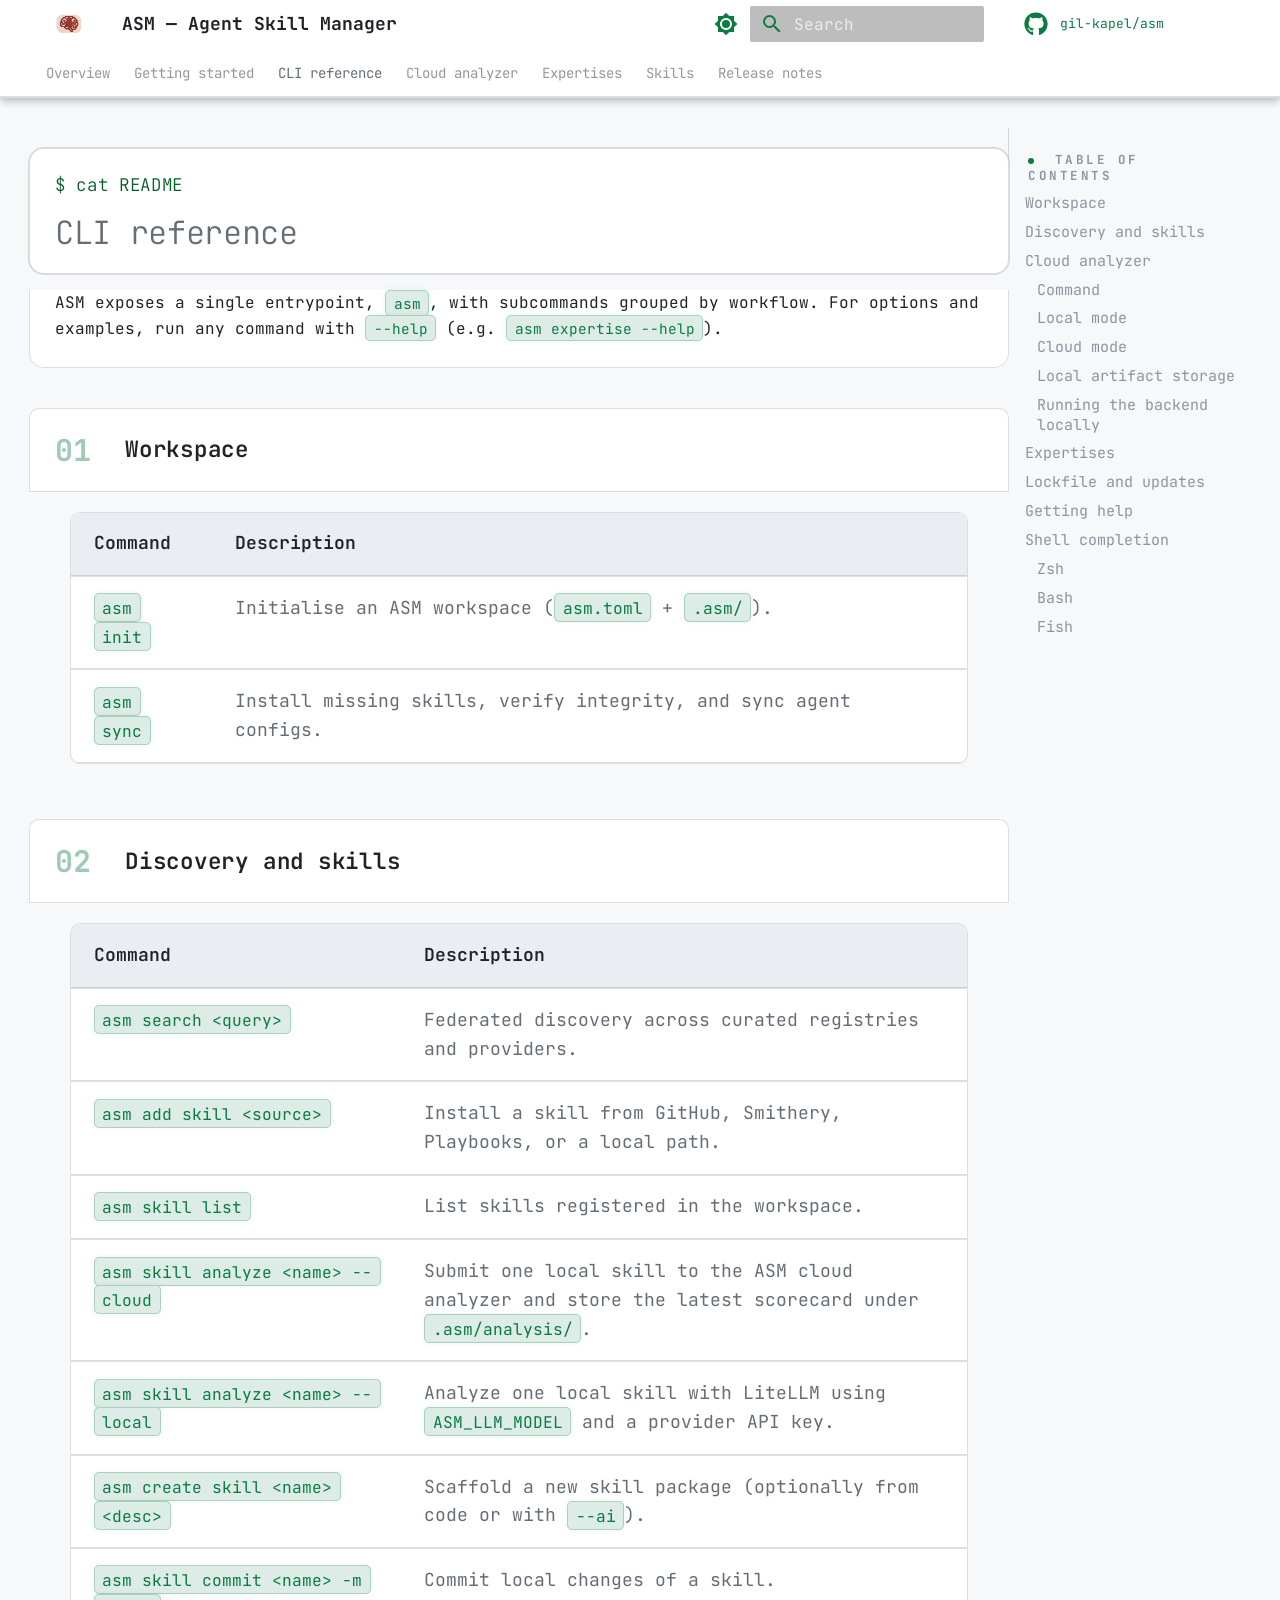
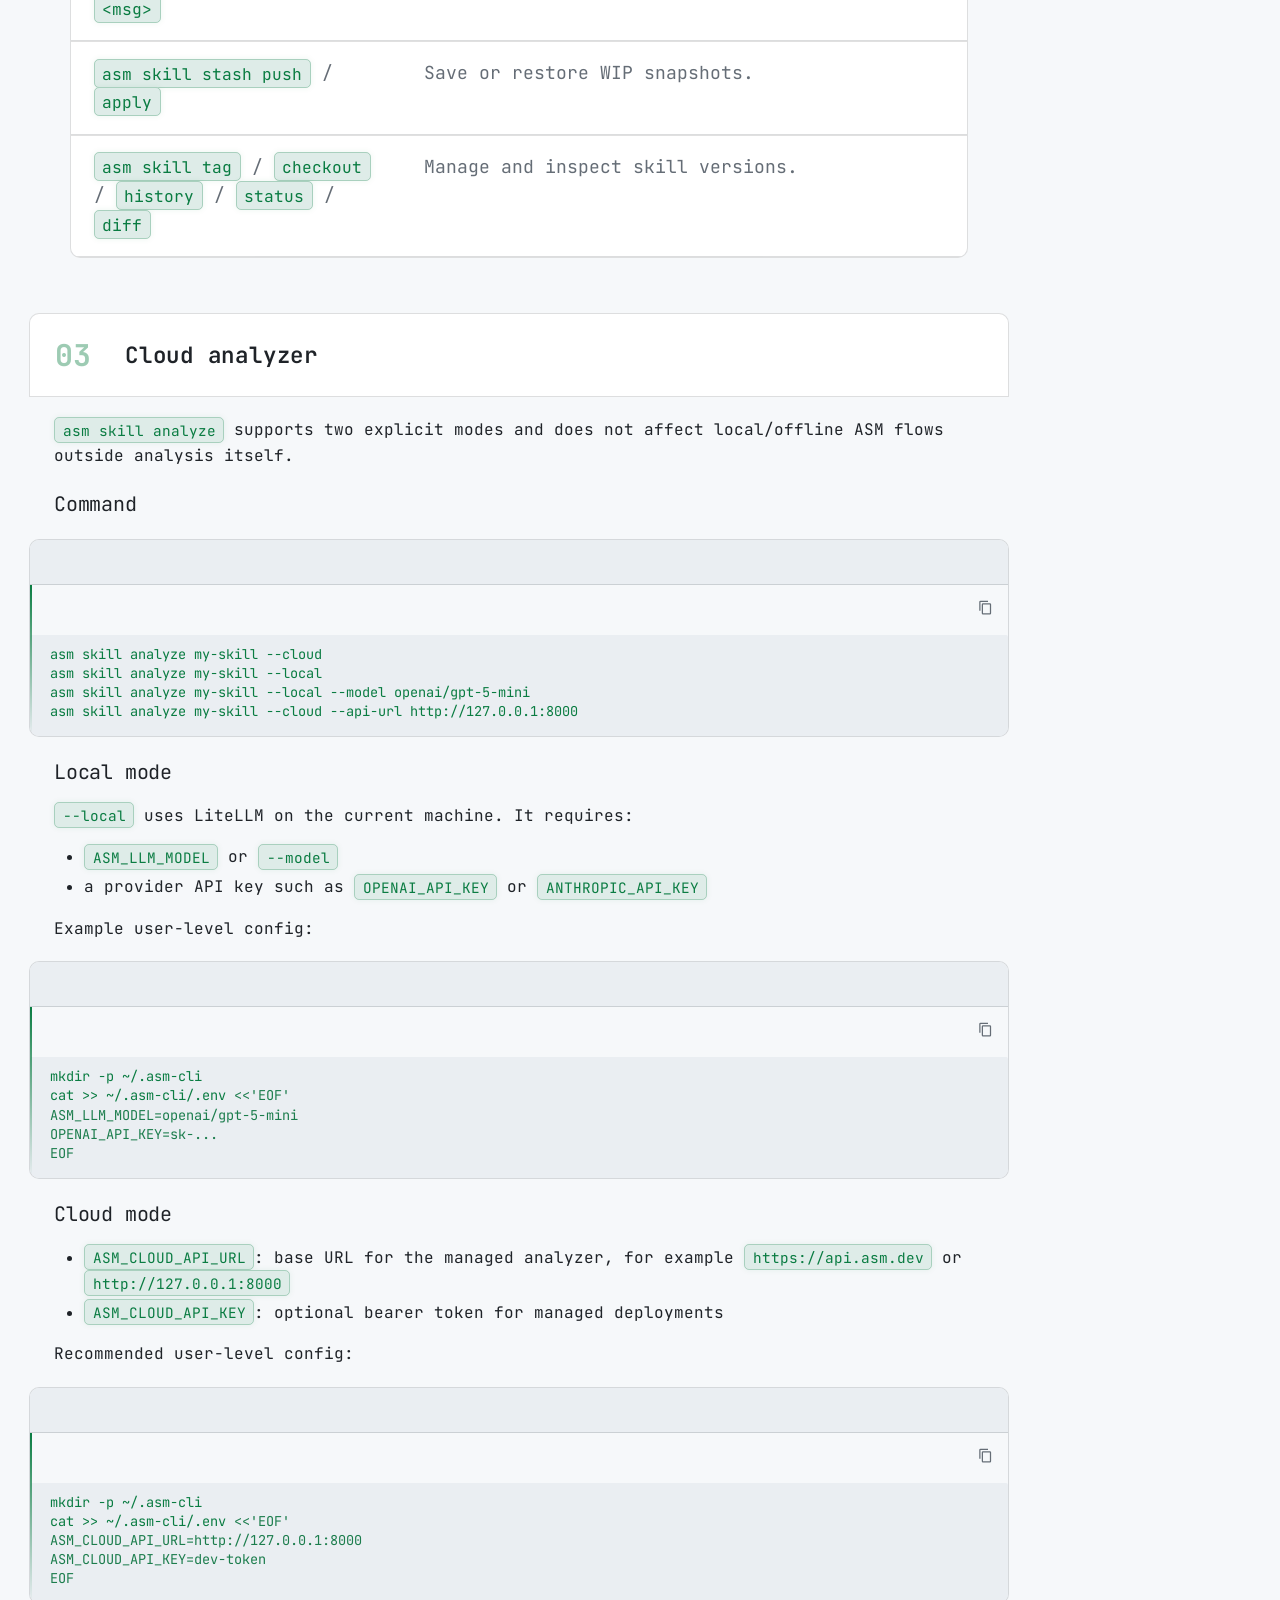
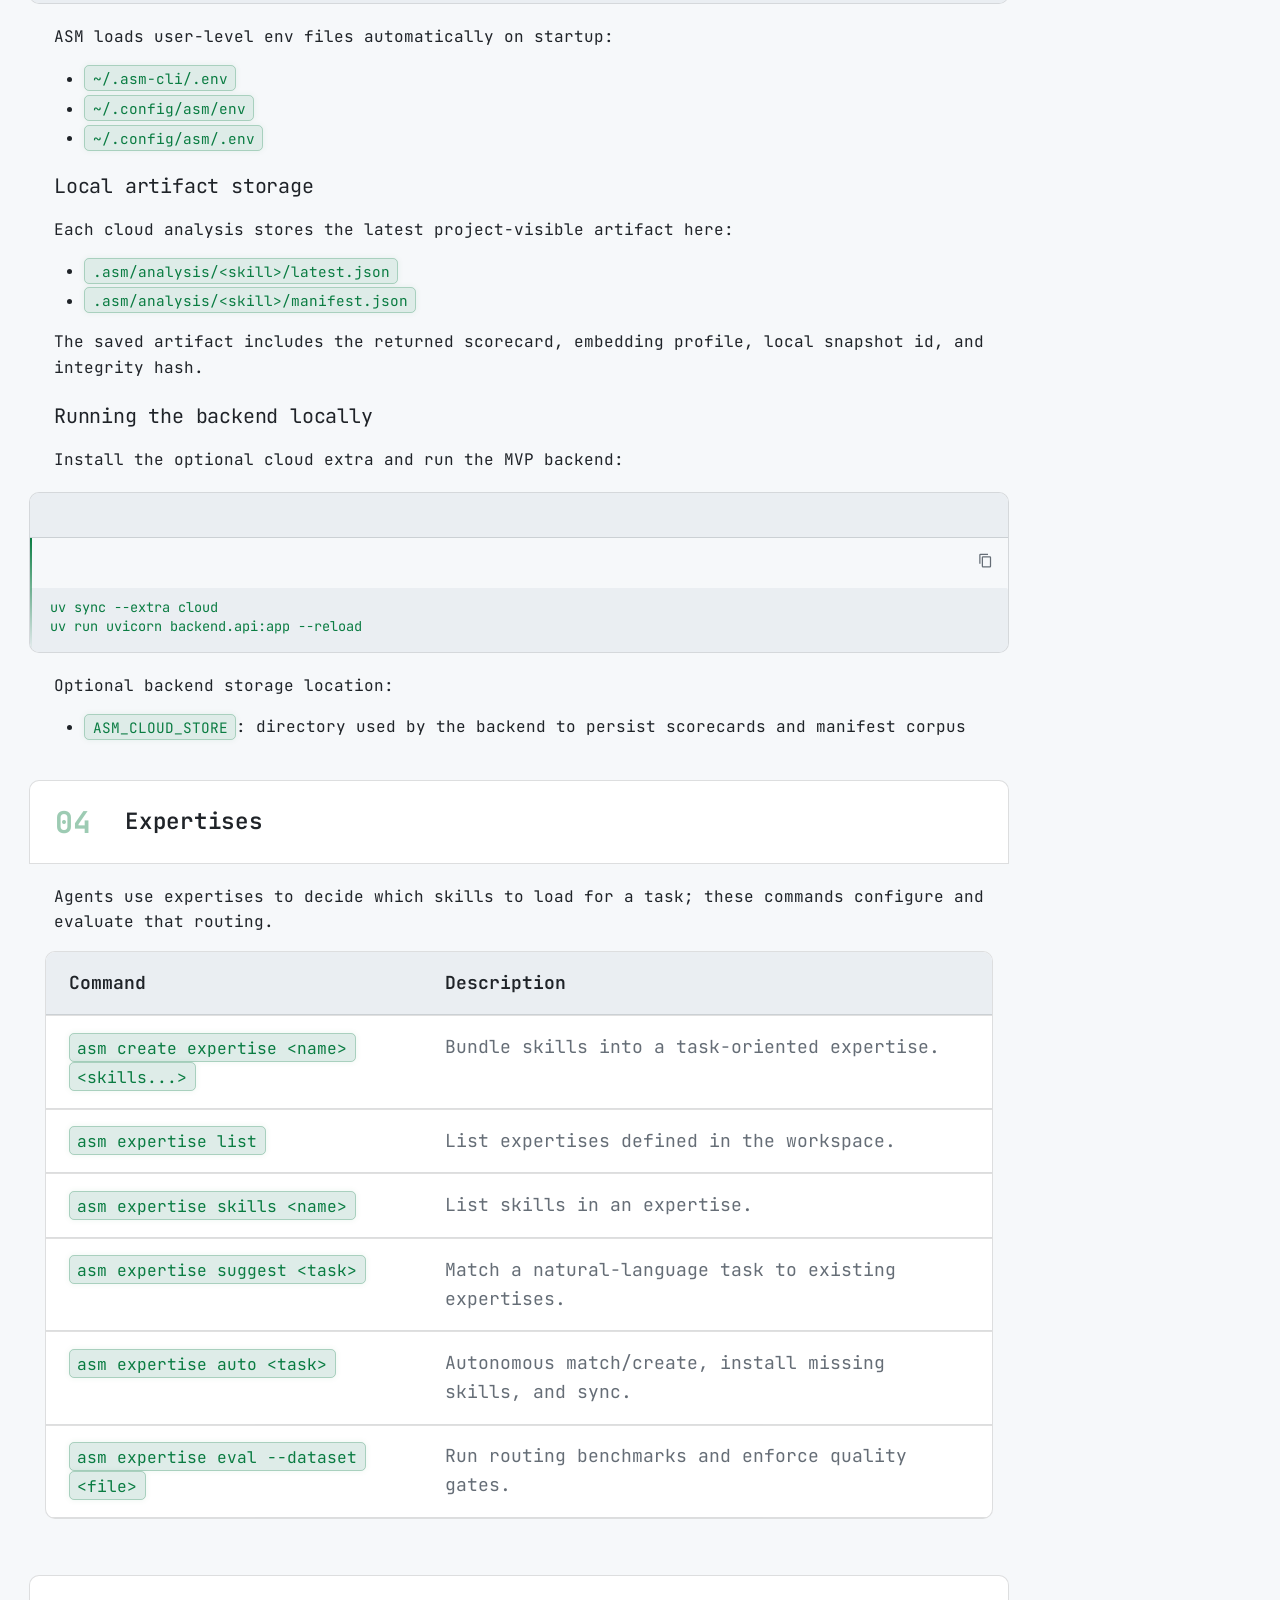
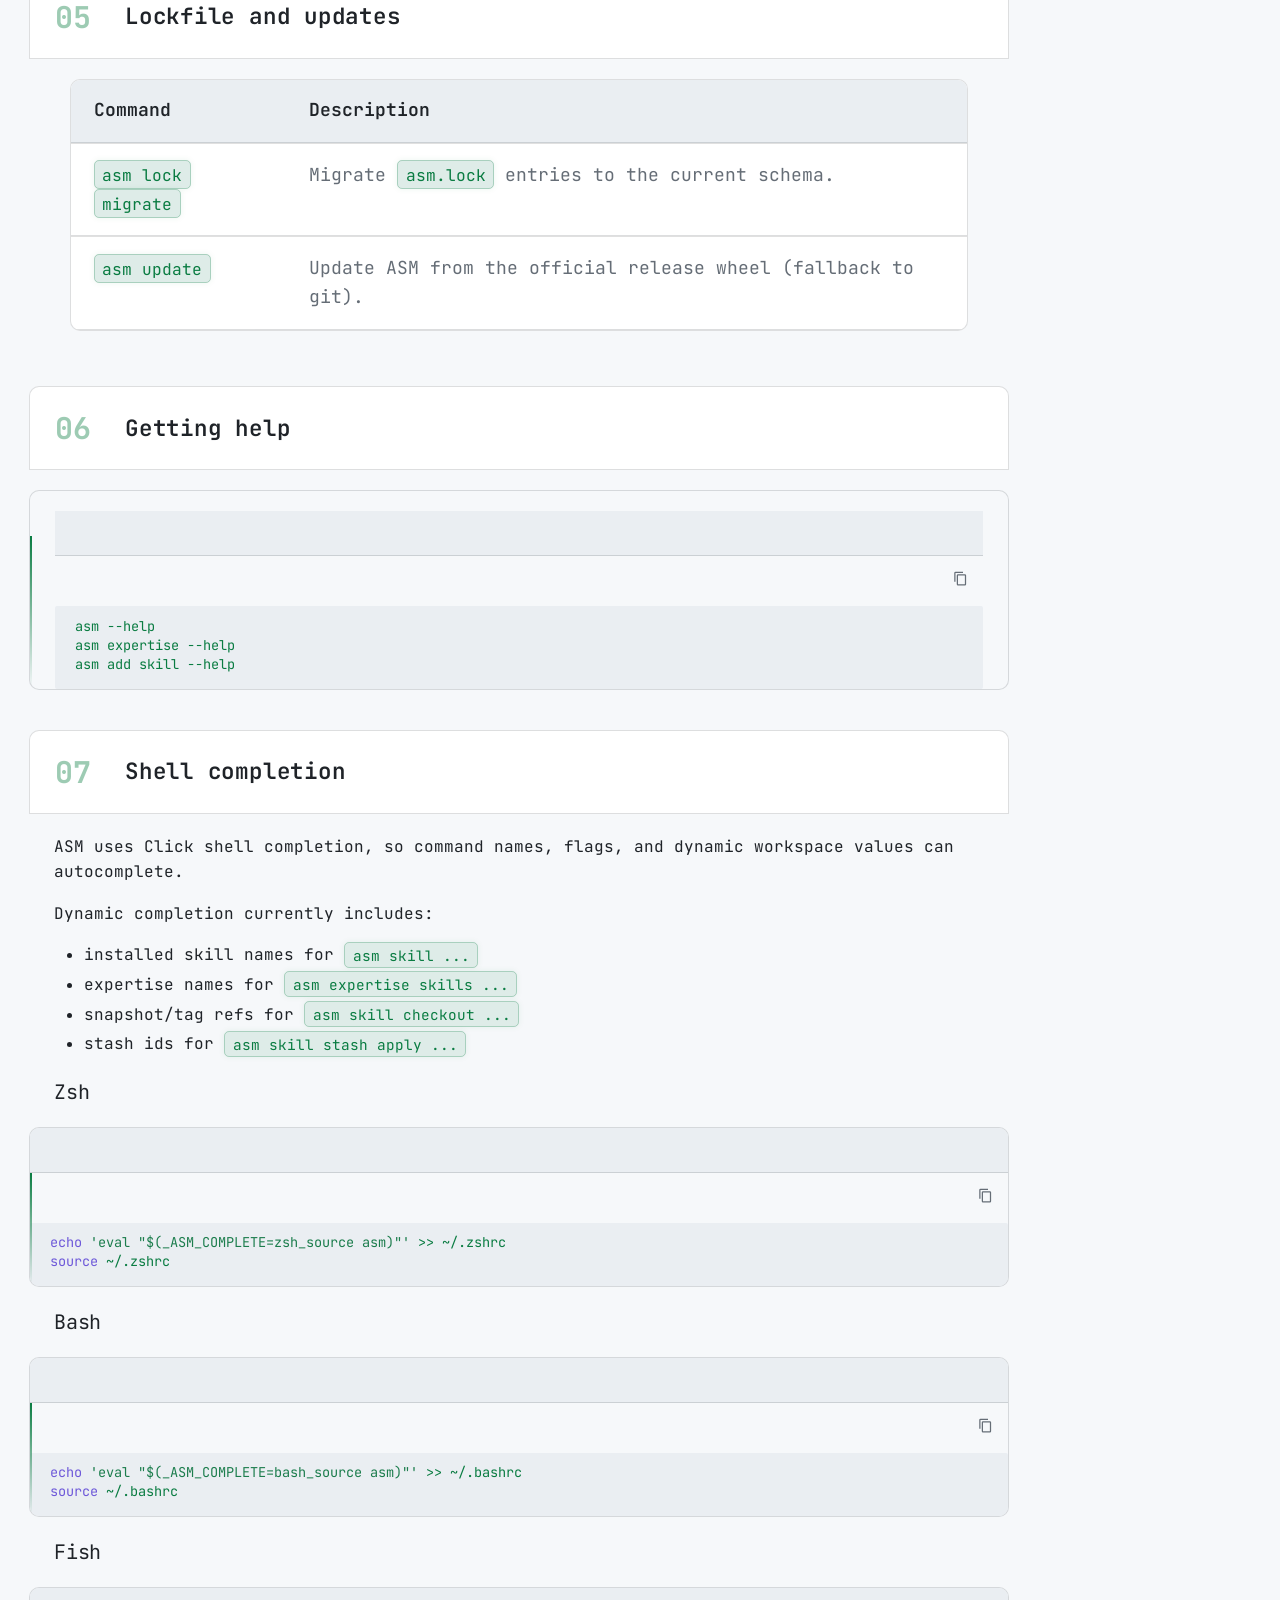
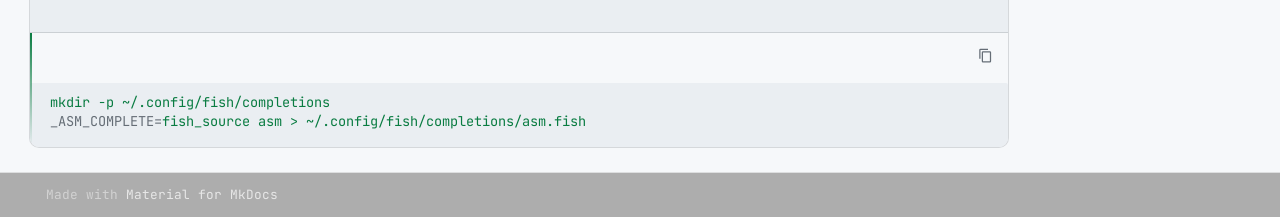
==== commit c27825d2: "add site, add skills analyzer and evaluator" ====
--- a/site/cli/index.html
+++ b/site/cli/index.html
@@ -14,7 +14,7 @@
         <link rel="prev" href="../getting-started/">
       
       
-        <link rel="next" href="../expertises/">
+        <link rel="next" href="../cloud-analyzer/">
       
       
         
@@ -279,6 +279,25 @@
   
   
     <li class="md-tabs__item">
+      <a href="../cloud-analyzer/" class="md-tabs__link">
+        
+  
+  
+    
+  
+  Cloud analyzer
+
+      </a>
+    </li>
+  
+
+      
+        
+  
+  
+  
+  
+    <li class="md-tabs__item">
       <a href="../expertises/" class="md-tabs__link">
         
   
@@ -524,6 +543,78 @@
 </li>
       
         <li class="md-nav__item">
+  <a href="#cloud-analyzer" class="md-nav__link">
+    <span class="md-ellipsis">
+      
+        Cloud analyzer
+      
+    </span>
+  </a>
+  
+    <nav class="md-nav" aria-label="Cloud analyzer">
+      <ul class="md-nav__list">
+        
+          <li class="md-nav__item">
+  <a href="#command" class="md-nav__link">
+    <span class="md-ellipsis">
+      
+        Command
+      
+    </span>
+  </a>
+  
+</li>
+        
+          <li class="md-nav__item">
+  <a href="#local-mode" class="md-nav__link">
+    <span class="md-ellipsis">
+      
+        Local mode
+      
+    </span>
+  </a>
+  
+</li>
+        
+          <li class="md-nav__item">
+  <a href="#cloud-mode" class="md-nav__link">
+    <span class="md-ellipsis">
+      
+        Cloud mode
+      
+    </span>
+  </a>
+  
+</li>
+        
+          <li class="md-nav__item">
+  <a href="#local-artifact-storage" class="md-nav__link">
+    <span class="md-ellipsis">
+      
+        Local artifact storage
+      
+    </span>
+  </a>
+  
+</li>
+        
+          <li class="md-nav__item">
+  <a href="#running-the-backend-locally" class="md-nav__link">
+    <span class="md-ellipsis">
+      
+        Running the backend locally
+      
+    </span>
+  </a>
+  
+</li>
+        
+      </ul>
+    </nav>
+  
+</li>
+      
+        <li class="md-nav__item">
   <a href="#expertises" class="md-nav__link">
     <span class="md-ellipsis">
       
@@ -556,10 +647,87 @@
   
 </li>
       
+        <li class="md-nav__item">
+  <a href="#shell-completion" class="md-nav__link">
+    <span class="md-ellipsis">
+      
+        Shell completion
+      
+    </span>
+  </a>
+  
+    <nav class="md-nav" aria-label="Shell completion">
+      <ul class="md-nav__list">
+        
+          <li class="md-nav__item">
+  <a href="#zsh" class="md-nav__link">
+    <span class="md-ellipsis">
+      
+        Zsh
+      
+    </span>
+  </a>
+  
+</li>
+        
+          <li class="md-nav__item">
+  <a href="#bash" class="md-nav__link">
+    <span class="md-ellipsis">
+      
+        Bash
+      
+    </span>
+  </a>
+  
+</li>
+        
+          <li class="md-nav__item">
+  <a href="#fish" class="md-nav__link">
+    <span class="md-ellipsis">
+      
+        Fish
+      
+    </span>
+  </a>
+  
+</li>
+        
+      </ul>
+    </nav>
+  
+</li>
+      
     </ul>
   
 </nav>
       
+    </li>
+  
+
+    
+      
+      
+  
+  
+  
+  
+    <li class="md-nav__item">
+      <a href="../cloud-analyzer/" class="md-nav__link">
+        
+  
+  
+  <span class="md-ellipsis">
+    
+  
+    Cloud analyzer
+  
+
+    
+  </span>
+  
+  
+
+      </a>
     </li>
   
 
@@ -613,10 +781,10 @@
         
           
         
-        <input class="md-nav__toggle md-toggle md-toggle--indeterminate" type="checkbox" id="__nav_5" >
+        <input class="md-nav__toggle md-toggle md-toggle--indeterminate" type="checkbox" id="__nav_6" >
         
           
-          <label class="md-nav__link" for="__nav_5" id="__nav_5_label" tabindex="0">
+          <label class="md-nav__link" for="__nav_6" id="__nav_6_label" tabindex="0">
             
   
   
@@ -634,8 +802,8 @@
             <span class="md-nav__icon md-icon"></span>
           </label>
         
-        <nav class="md-nav" data-md-level="1" aria-labelledby="__nav_5_label" aria-expanded="false">
-          <label class="md-nav__title" for="__nav_5">
+        <nav class="md-nav" data-md-level="1" aria-labelledby="__nav_6_label" aria-expanded="false">
+          <label class="md-nav__title" for="__nav_6">
             <span class="md-nav__icon md-icon"></span>
             
   
@@ -756,6 +924,78 @@
 </li>
       
         <li class="md-nav__item">
+  <a href="#cloud-analyzer" class="md-nav__link">
+    <span class="md-ellipsis">
+      
+        Cloud analyzer
+      
+    </span>
+  </a>
+  
+    <nav class="md-nav" aria-label="Cloud analyzer">
+      <ul class="md-nav__list">
+        
+          <li class="md-nav__item">
+  <a href="#command" class="md-nav__link">
+    <span class="md-ellipsis">
+      
+        Command
+      
+    </span>
+  </a>
+  
+</li>
+        
+          <li class="md-nav__item">
+  <a href="#local-mode" class="md-nav__link">
+    <span class="md-ellipsis">
+      
+        Local mode
+      
+    </span>
+  </a>
+  
+</li>
+        
+          <li class="md-nav__item">
+  <a href="#cloud-mode" class="md-nav__link">
+    <span class="md-ellipsis">
+      
+        Cloud mode
+      
+    </span>
+  </a>
+  
+</li>
+        
+          <li class="md-nav__item">
+  <a href="#local-artifact-storage" class="md-nav__link">
+    <span class="md-ellipsis">
+      
+        Local artifact storage
+      
+    </span>
+  </a>
+  
+</li>
+        
+          <li class="md-nav__item">
+  <a href="#running-the-backend-locally" class="md-nav__link">
+    <span class="md-ellipsis">
+      
+        Running the backend locally
+      
+    </span>
+  </a>
+  
+</li>
+        
+      </ul>
+    </nav>
+  
+</li>
+      
+        <li class="md-nav__item">
   <a href="#expertises" class="md-nav__link">
     <span class="md-ellipsis">
       
@@ -785,6 +1025,56 @@
       
     </span>
   </a>
+  
+</li>
+      
+        <li class="md-nav__item">
+  <a href="#shell-completion" class="md-nav__link">
+    <span class="md-ellipsis">
+      
+        Shell completion
+      
+    </span>
+  </a>
+  
+    <nav class="md-nav" aria-label="Shell completion">
+      <ul class="md-nav__list">
+        
+          <li class="md-nav__item">
+  <a href="#zsh" class="md-nav__link">
+    <span class="md-ellipsis">
+      
+        Zsh
+      
+    </span>
+  </a>
+  
+</li>
+        
+          <li class="md-nav__item">
+  <a href="#bash" class="md-nav__link">
+    <span class="md-ellipsis">
+      
+        Bash
+      
+    </span>
+  </a>
+  
+</li>
+        
+          <li class="md-nav__item">
+  <a href="#fish" class="md-nav__link">
+    <span class="md-ellipsis">
+      
+        Fish
+      
+    </span>
+  </a>
+  
+</li>
+        
+      </ul>
+    </nav>
   
 </li>
       
@@ -851,6 +1141,14 @@
 <td>List skills registered in the workspace.</td>
 </tr>
 <tr>
+<td><code>asm skill analyze &lt;name&gt; --cloud</code></td>
+<td>Submit one local skill to the ASM cloud analyzer and store the latest scorecard under <code>.asm/analysis/</code>.</td>
+</tr>
+<tr>
+<td><code>asm skill analyze &lt;name&gt; --local</code></td>
+<td>Analyze one local skill with LiteLLM using <code>ASM_LLM_MODEL</code> and a provider API key.</td>
+</tr>
+<tr>
 <td><code>asm create skill &lt;name&gt; &lt;desc&gt;</code></td>
 <td>Scaffold a new skill package (optionally from code or with <code>--ai</code>).</td>
 </tr>
@@ -868,6 +1166,61 @@
 </tr>
 </tbody>
 </table>
+<h2 id="cloud-analyzer">Cloud analyzer</h2>
+<p><code>asm skill analyze</code> supports two explicit modes and does not affect local/offline ASM flows outside analysis itself.</p>
+<h3 id="command">Command</h3>
+<div class="highlight"><pre><span></span><code><a id="__codelineno-0-1" name="__codelineno-0-1" href="#__codelineno-0-1"></a>asm<span class="w"> </span>skill<span class="w"> </span>analyze<span class="w"> </span>my-skill<span class="w"> </span>--cloud
+<a id="__codelineno-0-2" name="__codelineno-0-2" href="#__codelineno-0-2"></a>asm<span class="w"> </span>skill<span class="w"> </span>analyze<span class="w"> </span>my-skill<span class="w"> </span>--local
+<a id="__codelineno-0-3" name="__codelineno-0-3" href="#__codelineno-0-3"></a>asm<span class="w"> </span>skill<span class="w"> </span>analyze<span class="w"> </span>my-skill<span class="w"> </span>--local<span class="w"> </span>--model<span class="w"> </span>openai/gpt-5-mini
+<a id="__codelineno-0-4" name="__codelineno-0-4" href="#__codelineno-0-4"></a>asm<span class="w"> </span>skill<span class="w"> </span>analyze<span class="w"> </span>my-skill<span class="w"> </span>--cloud<span class="w"> </span>--api-url<span class="w"> </span>http://127.0.0.1:8000
+</code></pre></div>
+<h3 id="local-mode">Local mode</h3>
+<p><code>--local</code> uses LiteLLM on the current machine. It requires:</p>
+<ul>
+<li><code>ASM_LLM_MODEL</code> or <code>--model</code></li>
+<li>a provider API key such as <code>OPENAI_API_KEY</code> or <code>ANTHROPIC_API_KEY</code></li>
+</ul>
+<p>Example user-level config:</p>
+<div class="highlight"><pre><span></span><code><a id="__codelineno-1-1" name="__codelineno-1-1" href="#__codelineno-1-1"></a>mkdir<span class="w"> </span>-p<span class="w"> </span>~/.asm-cli
+<a id="__codelineno-1-2" name="__codelineno-1-2" href="#__codelineno-1-2"></a>cat<span class="w"> </span>&gt;&gt;<span class="w"> </span>~/.asm-cli/.env<span class="w"> </span><span class="s">&lt;&lt;&#39;EOF&#39;</span>
+<a id="__codelineno-1-3" name="__codelineno-1-3" href="#__codelineno-1-3"></a><span class="s">ASM_LLM_MODEL=openai/gpt-5-mini</span>
+<a id="__codelineno-1-4" name="__codelineno-1-4" href="#__codelineno-1-4"></a><span class="s">OPENAI_API_KEY=sk-...</span>
+<a id="__codelineno-1-5" name="__codelineno-1-5" href="#__codelineno-1-5"></a><span class="s">EOF</span>
+</code></pre></div>
+<h3 id="cloud-mode">Cloud mode</h3>
+<ul>
+<li><code>ASM_CLOUD_API_URL</code>: base URL for the managed analyzer, for example <code>https://api.asm.dev</code> or <code>http://127.0.0.1:8000</code></li>
+<li><code>ASM_CLOUD_API_KEY</code>: optional bearer token for managed deployments</li>
+</ul>
+<p>Recommended user-level config:</p>
+<div class="highlight"><pre><span></span><code><a id="__codelineno-2-1" name="__codelineno-2-1" href="#__codelineno-2-1"></a>mkdir<span class="w"> </span>-p<span class="w"> </span>~/.asm-cli
+<a id="__codelineno-2-2" name="__codelineno-2-2" href="#__codelineno-2-2"></a>cat<span class="w"> </span>&gt;&gt;<span class="w"> </span>~/.asm-cli/.env<span class="w"> </span><span class="s">&lt;&lt;&#39;EOF&#39;</span>
+<a id="__codelineno-2-3" name="__codelineno-2-3" href="#__codelineno-2-3"></a><span class="s">ASM_CLOUD_API_URL=http://127.0.0.1:8000</span>
+<a id="__codelineno-2-4" name="__codelineno-2-4" href="#__codelineno-2-4"></a><span class="s">ASM_CLOUD_API_KEY=dev-token</span>
+<a id="__codelineno-2-5" name="__codelineno-2-5" href="#__codelineno-2-5"></a><span class="s">EOF</span>
+</code></pre></div>
+<p>ASM loads user-level env files automatically on startup:</p>
+<ul>
+<li><code>~/.asm-cli/.env</code></li>
+<li><code>~/.config/asm/env</code></li>
+<li><code>~/.config/asm/.env</code></li>
+</ul>
+<h3 id="local-artifact-storage">Local artifact storage</h3>
+<p>Each cloud analysis stores the latest project-visible artifact here:</p>
+<ul>
+<li><code>.asm/analysis/&lt;skill&gt;/latest.json</code></li>
+<li><code>.asm/analysis/&lt;skill&gt;/manifest.json</code></li>
+</ul>
+<p>The saved artifact includes the returned scorecard, embedding profile, local snapshot id, and integrity hash.</p>
+<h3 id="running-the-backend-locally">Running the backend locally</h3>
+<p>Install the optional cloud extra and run the MVP backend:</p>
+<div class="highlight"><pre><span></span><code><a id="__codelineno-3-1" name="__codelineno-3-1" href="#__codelineno-3-1"></a>uv<span class="w"> </span>sync<span class="w"> </span>--extra<span class="w"> </span>cloud
+<a id="__codelineno-3-2" name="__codelineno-3-2" href="#__codelineno-3-2"></a>uv<span class="w"> </span>run<span class="w"> </span>uvicorn<span class="w"> </span>backend.api:app<span class="w"> </span>--reload
+</code></pre></div>
+<p>Optional backend storage location:</p>
+<ul>
+<li><code>ASM_CLOUD_STORE</code>: directory used by the backend to persist scorecards and manifest corpus</li>
+</ul>
 <h2 id="expertises">Expertises</h2>
 <p>Agents use expertises to decide which skills to load for a task; these commands configure and evaluate that routing.</p>
 <table>
@@ -924,9 +1277,30 @@
 </tbody>
 </table>
 <h2 id="getting-help">Getting help</h2>
-<div class="highlight"><pre><span></span><code><a id="__codelineno-0-1" name="__codelineno-0-1" href="#__codelineno-0-1"></a>asm<span class="w"> </span>--help
-<a id="__codelineno-0-2" name="__codelineno-0-2" href="#__codelineno-0-2"></a>asm<span class="w"> </span>expertise<span class="w"> </span>--help
-<a id="__codelineno-0-3" name="__codelineno-0-3" href="#__codelineno-0-3"></a>asm<span class="w"> </span>add<span class="w"> </span>skill<span class="w"> </span>--help
+<div class="highlight"><pre><span></span><code><a id="__codelineno-4-1" name="__codelineno-4-1" href="#__codelineno-4-1"></a>asm<span class="w"> </span>--help
+<a id="__codelineno-4-2" name="__codelineno-4-2" href="#__codelineno-4-2"></a>asm<span class="w"> </span>expertise<span class="w"> </span>--help
+<a id="__codelineno-4-3" name="__codelineno-4-3" href="#__codelineno-4-3"></a>asm<span class="w"> </span>add<span class="w"> </span>skill<span class="w"> </span>--help
+</code></pre></div>
+<h2 id="shell-completion">Shell completion</h2>
+<p>ASM uses Click shell completion, so command names, flags, and dynamic workspace values can autocomplete.</p>
+<p>Dynamic completion currently includes:</p>
+<ul>
+<li>installed skill names for <code>asm skill ...</code></li>
+<li>expertise names for <code>asm expertise skills ...</code></li>
+<li>snapshot/tag refs for <code>asm skill checkout ...</code></li>
+<li>stash ids for <code>asm skill stash apply ...</code></li>
+</ul>
+<h3 id="zsh">Zsh</h3>
+<div class="highlight"><pre><span></span><code><a id="__codelineno-5-1" name="__codelineno-5-1" href="#__codelineno-5-1"></a><span class="nb">echo</span><span class="w"> </span><span class="s1">&#39;eval &quot;$(_ASM_COMPLETE=zsh_source asm)&quot;&#39;</span><span class="w"> </span>&gt;&gt;<span class="w"> </span>~/.zshrc
+<a id="__codelineno-5-2" name="__codelineno-5-2" href="#__codelineno-5-2"></a><span class="nb">source</span><span class="w"> </span>~/.zshrc
+</code></pre></div>
+<h3 id="bash">Bash</h3>
+<div class="highlight"><pre><span></span><code><a id="__codelineno-6-1" name="__codelineno-6-1" href="#__codelineno-6-1"></a><span class="nb">echo</span><span class="w"> </span><span class="s1">&#39;eval &quot;$(_ASM_COMPLETE=bash_source asm)&quot;&#39;</span><span class="w"> </span>&gt;&gt;<span class="w"> </span>~/.bashrc
+<a id="__codelineno-6-2" name="__codelineno-6-2" href="#__codelineno-6-2"></a><span class="nb">source</span><span class="w"> </span>~/.bashrc
+</code></pre></div>
+<h3 id="fish">Fish</h3>
+<div class="highlight"><pre><span></span><code><a id="__codelineno-7-1" name="__codelineno-7-1" href="#__codelineno-7-1"></a>mkdir<span class="w"> </span>-p<span class="w"> </span>~/.config/fish/completions
+<a id="__codelineno-7-2" name="__codelineno-7-2" href="#__codelineno-7-2"></a><span class="nv">_ASM_COMPLETE</span><span class="o">=</span>fish_source<span class="w"> </span>asm<span class="w"> </span>&gt;<span class="w"> </span>~/.config/fish/completions/asm.fish
 </code></pre></div>
 
 
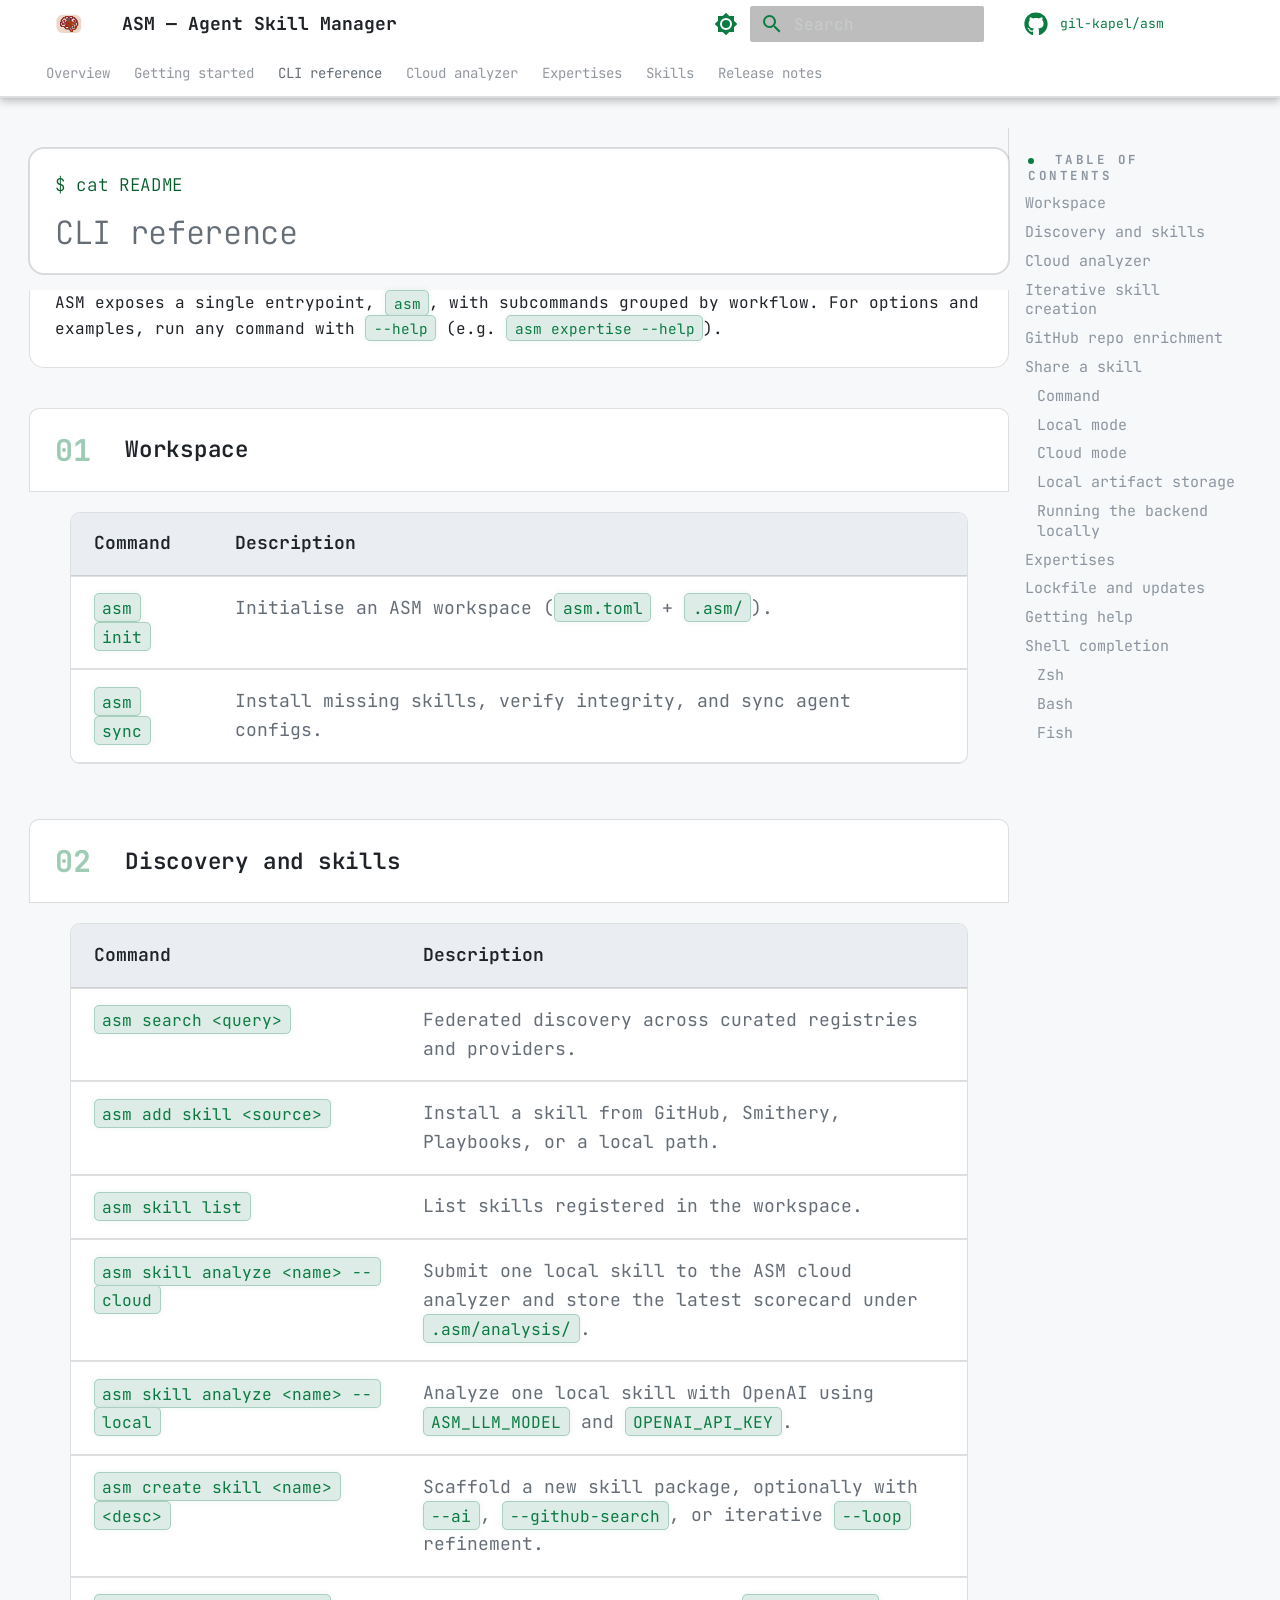
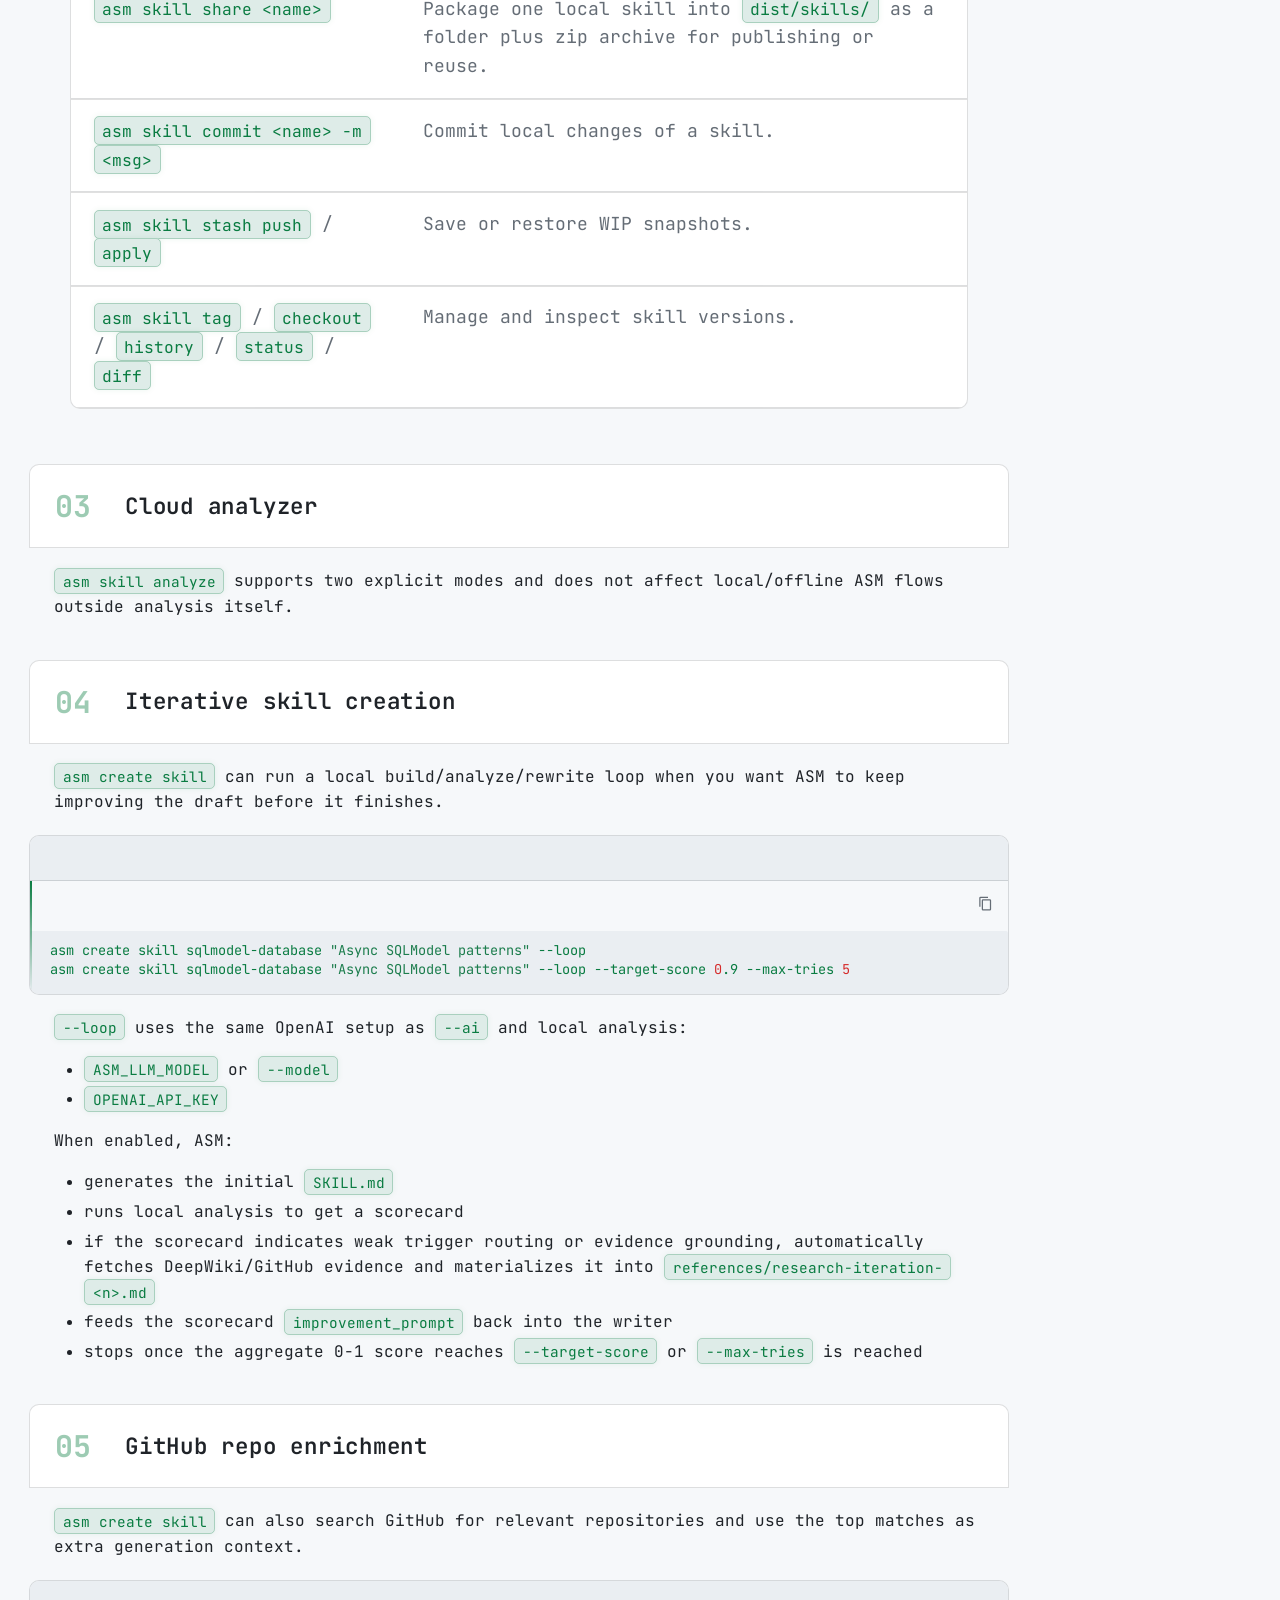
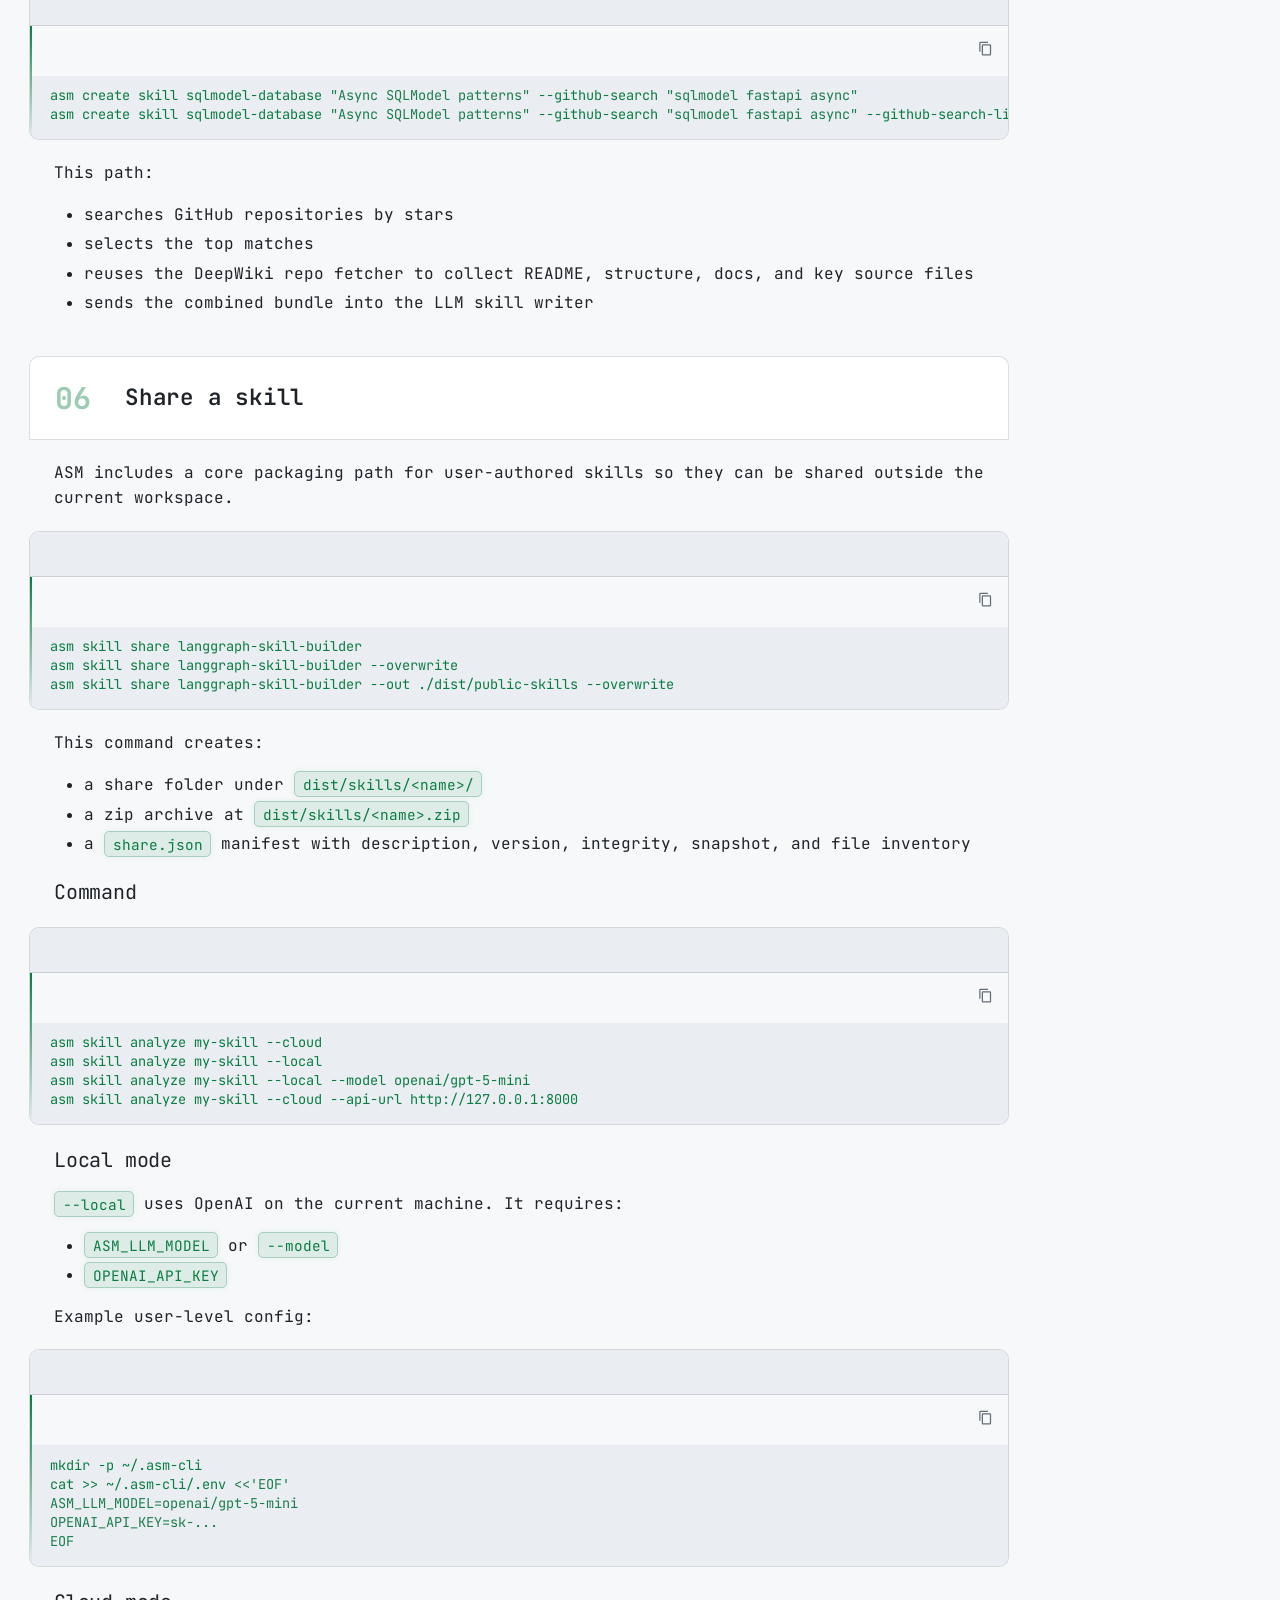
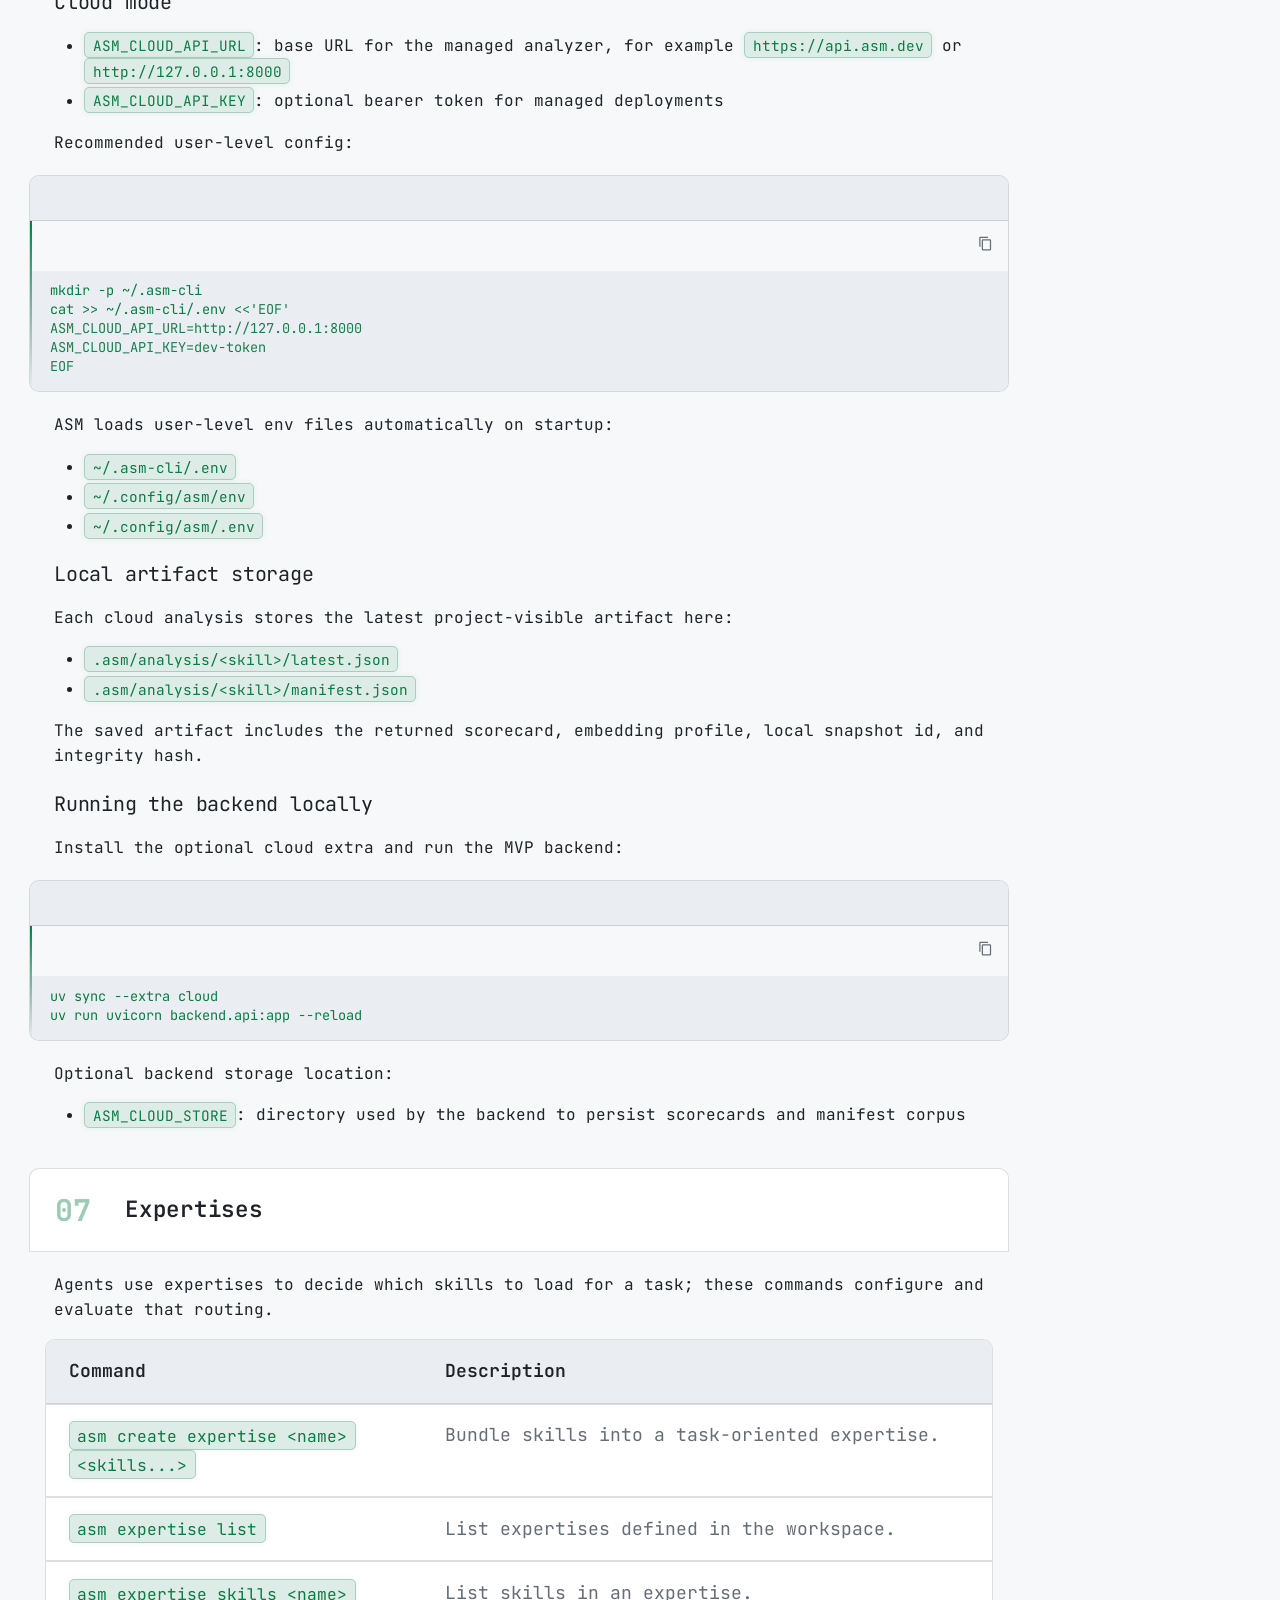
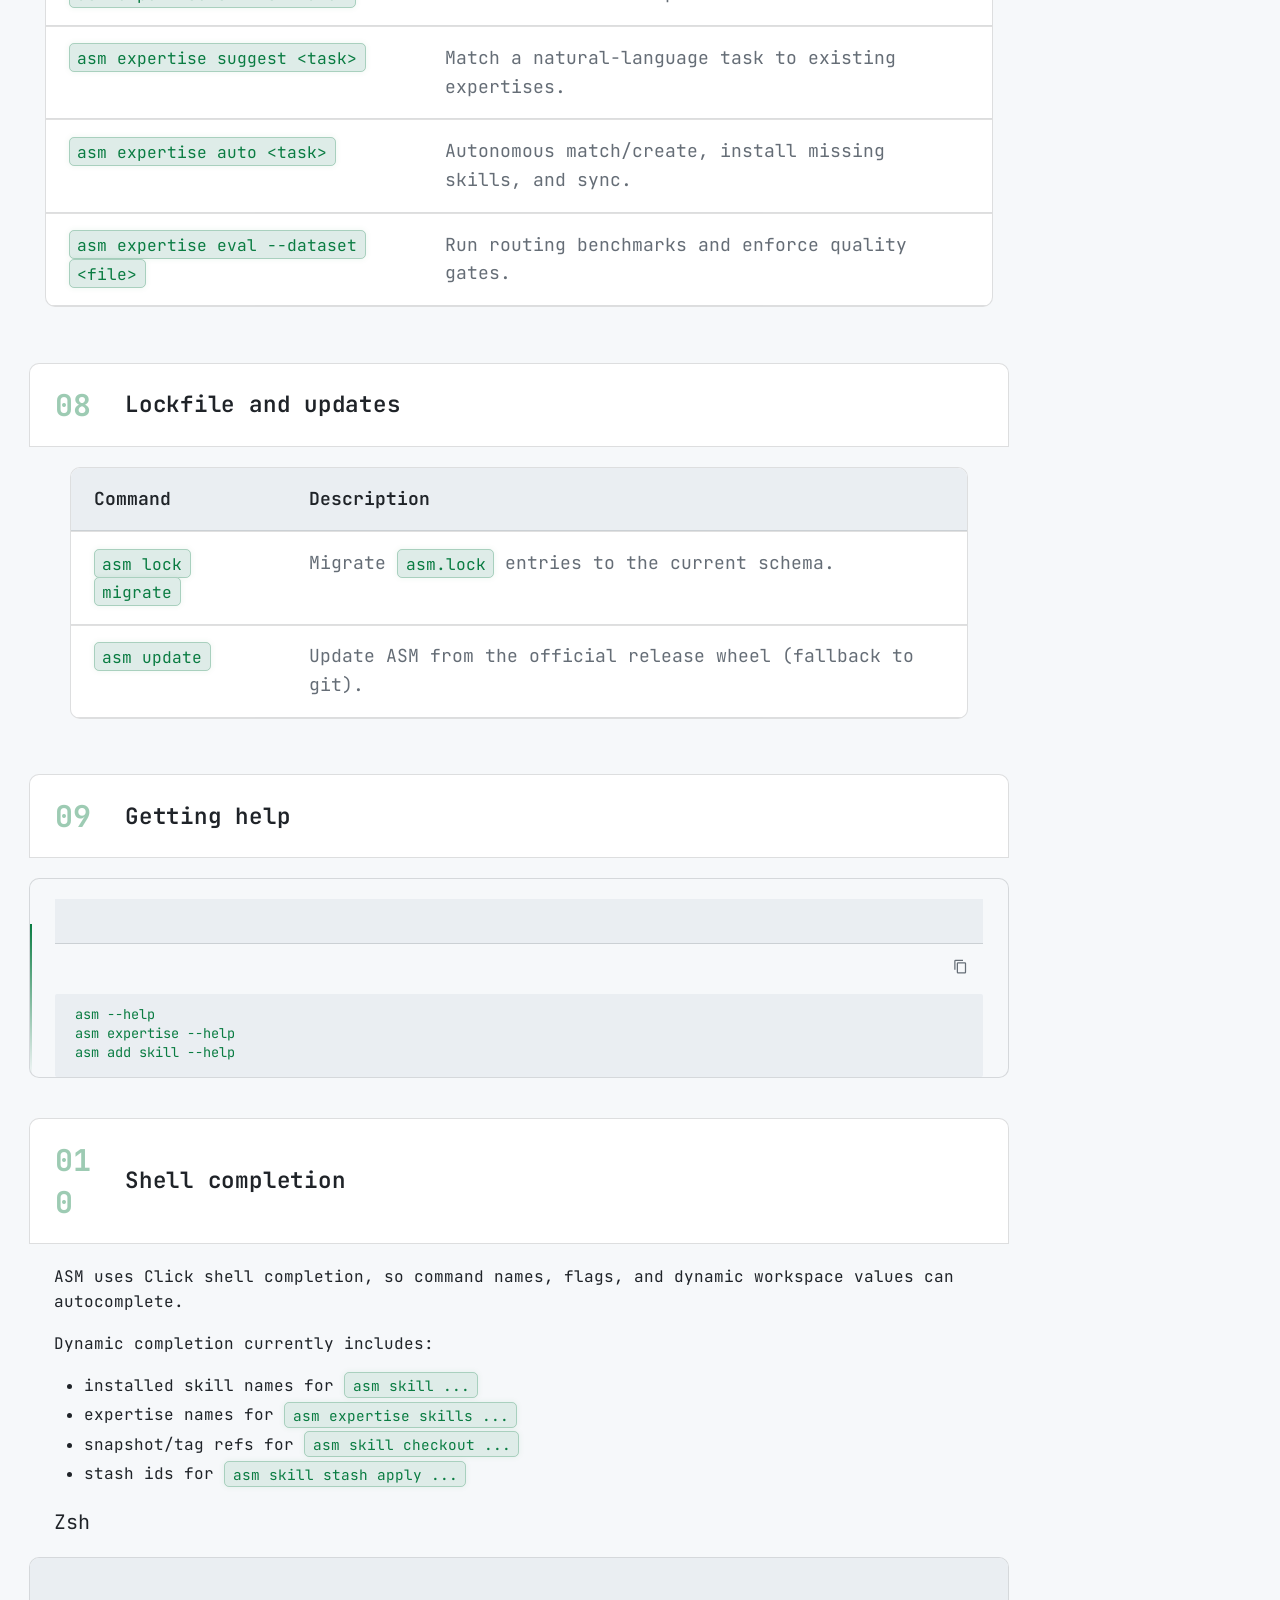
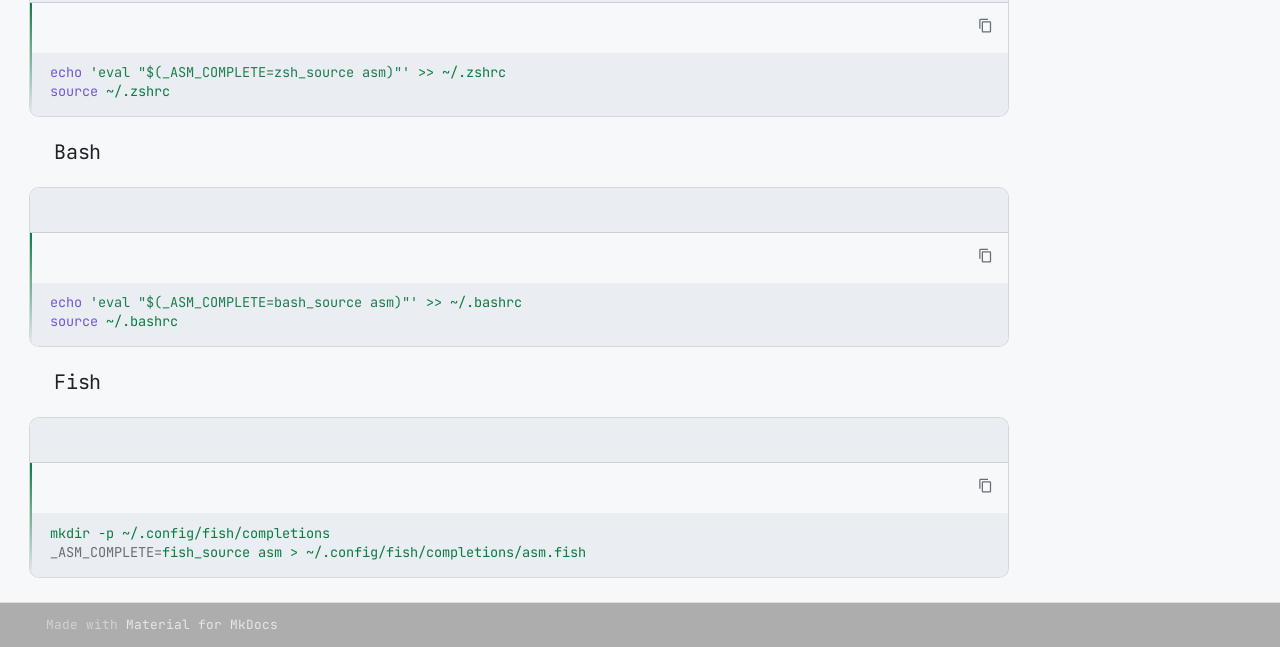
==== commit 6e3bb4ee: "remove lite llm" ====
--- a/site/cli/index.html
+++ b/site/cli/index.html
@@ -551,7 +551,40 @@
     </span>
   </a>
   
-    <nav class="md-nav" aria-label="Cloud analyzer">
+</li>
+      
+        <li class="md-nav__item">
+  <a href="#iterative-skill-creation" class="md-nav__link">
+    <span class="md-ellipsis">
+      
+        Iterative skill creation
+      
+    </span>
+  </a>
+  
+</li>
+      
+        <li class="md-nav__item">
+  <a href="#github-repo-enrichment" class="md-nav__link">
+    <span class="md-ellipsis">
+      
+        GitHub repo enrichment
+      
+    </span>
+  </a>
+  
+</li>
+      
+        <li class="md-nav__item">
+  <a href="#share-a-skill" class="md-nav__link">
+    <span class="md-ellipsis">
+      
+        Share a skill
+      
+    </span>
+  </a>
+  
+    <nav class="md-nav" aria-label="Share a skill">
       <ul class="md-nav__list">
         
           <li class="md-nav__item">
@@ -932,7 +965,40 @@
     </span>
   </a>
   
-    <nav class="md-nav" aria-label="Cloud analyzer">
+</li>
+      
+        <li class="md-nav__item">
+  <a href="#iterative-skill-creation" class="md-nav__link">
+    <span class="md-ellipsis">
+      
+        Iterative skill creation
+      
+    </span>
+  </a>
+  
+</li>
+      
+        <li class="md-nav__item">
+  <a href="#github-repo-enrichment" class="md-nav__link">
+    <span class="md-ellipsis">
+      
+        GitHub repo enrichment
+      
+    </span>
+  </a>
+  
+</li>
+      
+        <li class="md-nav__item">
+  <a href="#share-a-skill" class="md-nav__link">
+    <span class="md-ellipsis">
+      
+        Share a skill
+      
+    </span>
+  </a>
+  
+    <nav class="md-nav" aria-label="Share a skill">
       <ul class="md-nav__list">
         
           <li class="md-nav__item">
@@ -1146,11 +1212,15 @@
 </tr>
 <tr>
 <td><code>asm skill analyze &lt;name&gt; --local</code></td>
-<td>Analyze one local skill with LiteLLM using <code>ASM_LLM_MODEL</code> and a provider API key.</td>
+<td>Analyze one local skill with OpenAI using <code>ASM_LLM_MODEL</code> and <code>OPENAI_API_KEY</code>.</td>
 </tr>
 <tr>
 <td><code>asm create skill &lt;name&gt; &lt;desc&gt;</code></td>
-<td>Scaffold a new skill package (optionally from code or with <code>--ai</code>).</td>
+<td>Scaffold a new skill package, optionally with <code>--ai</code>, <code>--github-search</code>, or iterative <code>--loop</code> refinement.</td>
+</tr>
+<tr>
+<td><code>asm skill share &lt;name&gt;</code></td>
+<td>Package one local skill into <code>dist/skills/</code> as a folder plus zip archive for publishing or reuse.</td>
 </tr>
 <tr>
 <td><code>asm skill commit &lt;name&gt; -m &lt;msg&gt;</code></td>
@@ -1168,24 +1238,66 @@
 </table>
 <h2 id="cloud-analyzer">Cloud analyzer</h2>
 <p><code>asm skill analyze</code> supports two explicit modes and does not affect local/offline ASM flows outside analysis itself.</p>
+<h2 id="iterative-skill-creation">Iterative skill creation</h2>
+<p><code>asm create skill</code> can run a local build/analyze/rewrite loop when you want ASM to keep improving the draft before it finishes.</p>
+<div class="highlight"><pre><span></span><code><a id="__codelineno-0-1" name="__codelineno-0-1" href="#__codelineno-0-1"></a>asm<span class="w"> </span>create<span class="w"> </span>skill<span class="w"> </span>sqlmodel-database<span class="w"> </span><span class="s2">&quot;Async SQLModel patterns&quot;</span><span class="w"> </span>--loop
+<a id="__codelineno-0-2" name="__codelineno-0-2" href="#__codelineno-0-2"></a>asm<span class="w"> </span>create<span class="w"> </span>skill<span class="w"> </span>sqlmodel-database<span class="w"> </span><span class="s2">&quot;Async SQLModel patterns&quot;</span><span class="w"> </span>--loop<span class="w"> </span>--target-score<span class="w"> </span><span class="m">0</span>.9<span class="w"> </span>--max-tries<span class="w"> </span><span class="m">5</span>
+</code></pre></div>
+<p><code>--loop</code> uses the same OpenAI setup as <code>--ai</code> and local analysis:</p>
+<ul>
+<li><code>ASM_LLM_MODEL</code> or <code>--model</code></li>
+<li><code>OPENAI_API_KEY</code></li>
+</ul>
+<p>When enabled, ASM:</p>
+<ul>
+<li>generates the initial <code>SKILL.md</code></li>
+<li>runs local analysis to get a scorecard</li>
+<li>if the scorecard indicates weak trigger routing or evidence grounding, automatically fetches DeepWiki/GitHub evidence and materializes it into <code>references/research-iteration-&lt;n&gt;.md</code></li>
+<li>feeds the scorecard <code>improvement_prompt</code> back into the writer</li>
+<li>stops once the aggregate 0-1 score reaches <code>--target-score</code> or <code>--max-tries</code> is reached</li>
+</ul>
+<h2 id="github-repo-enrichment">GitHub repo enrichment</h2>
+<p><code>asm create skill</code> can also search GitHub for relevant repositories and use the top matches as extra generation context.</p>
+<div class="highlight"><pre><span></span><code><a id="__codelineno-1-1" name="__codelineno-1-1" href="#__codelineno-1-1"></a>asm<span class="w"> </span>create<span class="w"> </span>skill<span class="w"> </span>sqlmodel-database<span class="w"> </span><span class="s2">&quot;Async SQLModel patterns&quot;</span><span class="w"> </span>--github-search<span class="w"> </span><span class="s2">&quot;sqlmodel fastapi async&quot;</span>
+<a id="__codelineno-1-2" name="__codelineno-1-2" href="#__codelineno-1-2"></a>asm<span class="w"> </span>create<span class="w"> </span>skill<span class="w"> </span>sqlmodel-database<span class="w"> </span><span class="s2">&quot;Async SQLModel patterns&quot;</span><span class="w"> </span>--github-search<span class="w"> </span><span class="s2">&quot;sqlmodel fastapi async&quot;</span><span class="w"> </span>--github-search-limit<span class="w"> </span><span class="m">2</span>
+</code></pre></div>
+<p>This path:</p>
+<ul>
+<li>searches GitHub repositories by stars</li>
+<li>selects the top matches</li>
+<li>reuses the DeepWiki repo fetcher to collect README, structure, docs, and key source files</li>
+<li>sends the combined bundle into the LLM skill writer</li>
+</ul>
+<h2 id="share-a-skill">Share a skill</h2>
+<p>ASM includes a core packaging path for user-authored skills so they can be shared outside the current workspace.</p>
+<div class="highlight"><pre><span></span><code><a id="__codelineno-2-1" name="__codelineno-2-1" href="#__codelineno-2-1"></a>asm<span class="w"> </span>skill<span class="w"> </span>share<span class="w"> </span>langgraph-skill-builder
+<a id="__codelineno-2-2" name="__codelineno-2-2" href="#__codelineno-2-2"></a>asm<span class="w"> </span>skill<span class="w"> </span>share<span class="w"> </span>langgraph-skill-builder<span class="w"> </span>--overwrite
+<a id="__codelineno-2-3" name="__codelineno-2-3" href="#__codelineno-2-3"></a>asm<span class="w"> </span>skill<span class="w"> </span>share<span class="w"> </span>langgraph-skill-builder<span class="w"> </span>--out<span class="w"> </span>./dist/public-skills<span class="w"> </span>--overwrite
+</code></pre></div>
+<p>This command creates:</p>
+<ul>
+<li>a share folder under <code>dist/skills/&lt;name&gt;/</code></li>
+<li>a zip archive at <code>dist/skills/&lt;name&gt;.zip</code></li>
+<li>a <code>share.json</code> manifest with description, version, integrity, snapshot, and file inventory</li>
+</ul>
 <h3 id="command">Command</h3>
-<div class="highlight"><pre><span></span><code><a id="__codelineno-0-1" name="__codelineno-0-1" href="#__codelineno-0-1"></a>asm<span class="w"> </span>skill<span class="w"> </span>analyze<span class="w"> </span>my-skill<span class="w"> </span>--cloud
-<a id="__codelineno-0-2" name="__codelineno-0-2" href="#__codelineno-0-2"></a>asm<span class="w"> </span>skill<span class="w"> </span>analyze<span class="w"> </span>my-skill<span class="w"> </span>--local
-<a id="__codelineno-0-3" name="__codelineno-0-3" href="#__codelineno-0-3"></a>asm<span class="w"> </span>skill<span class="w"> </span>analyze<span class="w"> </span>my-skill<span class="w"> </span>--local<span class="w"> </span>--model<span class="w"> </span>openai/gpt-5-mini
-<a id="__codelineno-0-4" name="__codelineno-0-4" href="#__codelineno-0-4"></a>asm<span class="w"> </span>skill<span class="w"> </span>analyze<span class="w"> </span>my-skill<span class="w"> </span>--cloud<span class="w"> </span>--api-url<span class="w"> </span>http://127.0.0.1:8000
+<div class="highlight"><pre><span></span><code><a id="__codelineno-3-1" name="__codelineno-3-1" href="#__codelineno-3-1"></a>asm<span class="w"> </span>skill<span class="w"> </span>analyze<span class="w"> </span>my-skill<span class="w"> </span>--cloud
+<a id="__codelineno-3-2" name="__codelineno-3-2" href="#__codelineno-3-2"></a>asm<span class="w"> </span>skill<span class="w"> </span>analyze<span class="w"> </span>my-skill<span class="w"> </span>--local
+<a id="__codelineno-3-3" name="__codelineno-3-3" href="#__codelineno-3-3"></a>asm<span class="w"> </span>skill<span class="w"> </span>analyze<span class="w"> </span>my-skill<span class="w"> </span>--local<span class="w"> </span>--model<span class="w"> </span>openai/gpt-5-mini
+<a id="__codelineno-3-4" name="__codelineno-3-4" href="#__codelineno-3-4"></a>asm<span class="w"> </span>skill<span class="w"> </span>analyze<span class="w"> </span>my-skill<span class="w"> </span>--cloud<span class="w"> </span>--api-url<span class="w"> </span>http://127.0.0.1:8000
 </code></pre></div>
 <h3 id="local-mode">Local mode</h3>
-<p><code>--local</code> uses LiteLLM on the current machine. It requires:</p>
+<p><code>--local</code> uses OpenAI on the current machine. It requires:</p>
 <ul>
 <li><code>ASM_LLM_MODEL</code> or <code>--model</code></li>
-<li>a provider API key such as <code>OPENAI_API_KEY</code> or <code>ANTHROPIC_API_KEY</code></li>
+<li><code>OPENAI_API_KEY</code></li>
 </ul>
 <p>Example user-level config:</p>
-<div class="highlight"><pre><span></span><code><a id="__codelineno-1-1" name="__codelineno-1-1" href="#__codelineno-1-1"></a>mkdir<span class="w"> </span>-p<span class="w"> </span>~/.asm-cli
-<a id="__codelineno-1-2" name="__codelineno-1-2" href="#__codelineno-1-2"></a>cat<span class="w"> </span>&gt;&gt;<span class="w"> </span>~/.asm-cli/.env<span class="w"> </span><span class="s">&lt;&lt;&#39;EOF&#39;</span>
-<a id="__codelineno-1-3" name="__codelineno-1-3" href="#__codelineno-1-3"></a><span class="s">ASM_LLM_MODEL=openai/gpt-5-mini</span>
-<a id="__codelineno-1-4" name="__codelineno-1-4" href="#__codelineno-1-4"></a><span class="s">OPENAI_API_KEY=sk-...</span>
-<a id="__codelineno-1-5" name="__codelineno-1-5" href="#__codelineno-1-5"></a><span class="s">EOF</span>
+<div class="highlight"><pre><span></span><code><a id="__codelineno-4-1" name="__codelineno-4-1" href="#__codelineno-4-1"></a>mkdir<span class="w"> </span>-p<span class="w"> </span>~/.asm-cli
+<a id="__codelineno-4-2" name="__codelineno-4-2" href="#__codelineno-4-2"></a>cat<span class="w"> </span>&gt;&gt;<span class="w"> </span>~/.asm-cli/.env<span class="w"> </span><span class="s">&lt;&lt;&#39;EOF&#39;</span>
+<a id="__codelineno-4-3" name="__codelineno-4-3" href="#__codelineno-4-3"></a><span class="s">ASM_LLM_MODEL=openai/gpt-5-mini</span>
+<a id="__codelineno-4-4" name="__codelineno-4-4" href="#__codelineno-4-4"></a><span class="s">OPENAI_API_KEY=sk-...</span>
+<a id="__codelineno-4-5" name="__codelineno-4-5" href="#__codelineno-4-5"></a><span class="s">EOF</span>
 </code></pre></div>
 <h3 id="cloud-mode">Cloud mode</h3>
 <ul>
@@ -1193,11 +1305,11 @@
 <li><code>ASM_CLOUD_API_KEY</code>: optional bearer token for managed deployments</li>
 </ul>
 <p>Recommended user-level config:</p>
-<div class="highlight"><pre><span></span><code><a id="__codelineno-2-1" name="__codelineno-2-1" href="#__codelineno-2-1"></a>mkdir<span class="w"> </span>-p<span class="w"> </span>~/.asm-cli
-<a id="__codelineno-2-2" name="__codelineno-2-2" href="#__codelineno-2-2"></a>cat<span class="w"> </span>&gt;&gt;<span class="w"> </span>~/.asm-cli/.env<span class="w"> </span><span class="s">&lt;&lt;&#39;EOF&#39;</span>
-<a id="__codelineno-2-3" name="__codelineno-2-3" href="#__codelineno-2-3"></a><span class="s">ASM_CLOUD_API_URL=http://127.0.0.1:8000</span>
-<a id="__codelineno-2-4" name="__codelineno-2-4" href="#__codelineno-2-4"></a><span class="s">ASM_CLOUD_API_KEY=dev-token</span>
-<a id="__codelineno-2-5" name="__codelineno-2-5" href="#__codelineno-2-5"></a><span class="s">EOF</span>
+<div class="highlight"><pre><span></span><code><a id="__codelineno-5-1" name="__codelineno-5-1" href="#__codelineno-5-1"></a>mkdir<span class="w"> </span>-p<span class="w"> </span>~/.asm-cli
+<a id="__codelineno-5-2" name="__codelineno-5-2" href="#__codelineno-5-2"></a>cat<span class="w"> </span>&gt;&gt;<span class="w"> </span>~/.asm-cli/.env<span class="w"> </span><span class="s">&lt;&lt;&#39;EOF&#39;</span>
+<a id="__codelineno-5-3" name="__codelineno-5-3" href="#__codelineno-5-3"></a><span class="s">ASM_CLOUD_API_URL=http://127.0.0.1:8000</span>
+<a id="__codelineno-5-4" name="__codelineno-5-4" href="#__codelineno-5-4"></a><span class="s">ASM_CLOUD_API_KEY=dev-token</span>
+<a id="__codelineno-5-5" name="__codelineno-5-5" href="#__codelineno-5-5"></a><span class="s">EOF</span>
 </code></pre></div>
 <p>ASM loads user-level env files automatically on startup:</p>
 <ul>
@@ -1214,8 +1326,8 @@
 <p>The saved artifact includes the returned scorecard, embedding profile, local snapshot id, and integrity hash.</p>
 <h3 id="running-the-backend-locally">Running the backend locally</h3>
 <p>Install the optional cloud extra and run the MVP backend:</p>
-<div class="highlight"><pre><span></span><code><a id="__codelineno-3-1" name="__codelineno-3-1" href="#__codelineno-3-1"></a>uv<span class="w"> </span>sync<span class="w"> </span>--extra<span class="w"> </span>cloud
-<a id="__codelineno-3-2" name="__codelineno-3-2" href="#__codelineno-3-2"></a>uv<span class="w"> </span>run<span class="w"> </span>uvicorn<span class="w"> </span>backend.api:app<span class="w"> </span>--reload
+<div class="highlight"><pre><span></span><code><a id="__codelineno-6-1" name="__codelineno-6-1" href="#__codelineno-6-1"></a>uv<span class="w"> </span>sync<span class="w"> </span>--extra<span class="w"> </span>cloud
+<a id="__codelineno-6-2" name="__codelineno-6-2" href="#__codelineno-6-2"></a>uv<span class="w"> </span>run<span class="w"> </span>uvicorn<span class="w"> </span>backend.api:app<span class="w"> </span>--reload
 </code></pre></div>
 <p>Optional backend storage location:</p>
 <ul>
@@ -1277,9 +1389,9 @@
 </tbody>
 </table>
 <h2 id="getting-help">Getting help</h2>
-<div class="highlight"><pre><span></span><code><a id="__codelineno-4-1" name="__codelineno-4-1" href="#__codelineno-4-1"></a>asm<span class="w"> </span>--help
-<a id="__codelineno-4-2" name="__codelineno-4-2" href="#__codelineno-4-2"></a>asm<span class="w"> </span>expertise<span class="w"> </span>--help
-<a id="__codelineno-4-3" name="__codelineno-4-3" href="#__codelineno-4-3"></a>asm<span class="w"> </span>add<span class="w"> </span>skill<span class="w"> </span>--help
+<div class="highlight"><pre><span></span><code><a id="__codelineno-7-1" name="__codelineno-7-1" href="#__codelineno-7-1"></a>asm<span class="w"> </span>--help
+<a id="__codelineno-7-2" name="__codelineno-7-2" href="#__codelineno-7-2"></a>asm<span class="w"> </span>expertise<span class="w"> </span>--help
+<a id="__codelineno-7-3" name="__codelineno-7-3" href="#__codelineno-7-3"></a>asm<span class="w"> </span>add<span class="w"> </span>skill<span class="w"> </span>--help
 </code></pre></div>
 <h2 id="shell-completion">Shell completion</h2>
 <p>ASM uses Click shell completion, so command names, flags, and dynamic workspace values can autocomplete.</p>
@@ -1291,16 +1403,16 @@
 <li>stash ids for <code>asm skill stash apply ...</code></li>
 </ul>
 <h3 id="zsh">Zsh</h3>
-<div class="highlight"><pre><span></span><code><a id="__codelineno-5-1" name="__codelineno-5-1" href="#__codelineno-5-1"></a><span class="nb">echo</span><span class="w"> </span><span class="s1">&#39;eval &quot;$(_ASM_COMPLETE=zsh_source asm)&quot;&#39;</span><span class="w"> </span>&gt;&gt;<span class="w"> </span>~/.zshrc
-<a id="__codelineno-5-2" name="__codelineno-5-2" href="#__codelineno-5-2"></a><span class="nb">source</span><span class="w"> </span>~/.zshrc
+<div class="highlight"><pre><span></span><code><a id="__codelineno-8-1" name="__codelineno-8-1" href="#__codelineno-8-1"></a><span class="nb">echo</span><span class="w"> </span><span class="s1">&#39;eval &quot;$(_ASM_COMPLETE=zsh_source asm)&quot;&#39;</span><span class="w"> </span>&gt;&gt;<span class="w"> </span>~/.zshrc
+<a id="__codelineno-8-2" name="__codelineno-8-2" href="#__codelineno-8-2"></a><span class="nb">source</span><span class="w"> </span>~/.zshrc
 </code></pre></div>
 <h3 id="bash">Bash</h3>
-<div class="highlight"><pre><span></span><code><a id="__codelineno-6-1" name="__codelineno-6-1" href="#__codelineno-6-1"></a><span class="nb">echo</span><span class="w"> </span><span class="s1">&#39;eval &quot;$(_ASM_COMPLETE=bash_source asm)&quot;&#39;</span><span class="w"> </span>&gt;&gt;<span class="w"> </span>~/.bashrc
-<a id="__codelineno-6-2" name="__codelineno-6-2" href="#__codelineno-6-2"></a><span class="nb">source</span><span class="w"> </span>~/.bashrc
+<div class="highlight"><pre><span></span><code><a id="__codelineno-9-1" name="__codelineno-9-1" href="#__codelineno-9-1"></a><span class="nb">echo</span><span class="w"> </span><span class="s1">&#39;eval &quot;$(_ASM_COMPLETE=bash_source asm)&quot;&#39;</span><span class="w"> </span>&gt;&gt;<span class="w"> </span>~/.bashrc
+<a id="__codelineno-9-2" name="__codelineno-9-2" href="#__codelineno-9-2"></a><span class="nb">source</span><span class="w"> </span>~/.bashrc
 </code></pre></div>
 <h3 id="fish">Fish</h3>
-<div class="highlight"><pre><span></span><code><a id="__codelineno-7-1" name="__codelineno-7-1" href="#__codelineno-7-1"></a>mkdir<span class="w"> </span>-p<span class="w"> </span>~/.config/fish/completions
-<a id="__codelineno-7-2" name="__codelineno-7-2" href="#__codelineno-7-2"></a><span class="nv">_ASM_COMPLETE</span><span class="o">=</span>fish_source<span class="w"> </span>asm<span class="w"> </span>&gt;<span class="w"> </span>~/.config/fish/completions/asm.fish
+<div class="highlight"><pre><span></span><code><a id="__codelineno-10-1" name="__codelineno-10-1" href="#__codelineno-10-1"></a>mkdir<span class="w"> </span>-p<span class="w"> </span>~/.config/fish/completions
+<a id="__codelineno-10-2" name="__codelineno-10-2" href="#__codelineno-10-2"></a><span class="nv">_ASM_COMPLETE</span><span class="o">=</span>fish_source<span class="w"> </span>asm<span class="w"> </span>&gt;<span class="w"> </span>~/.config/fish/completions/asm.fish
 </code></pre></div>
 
 
